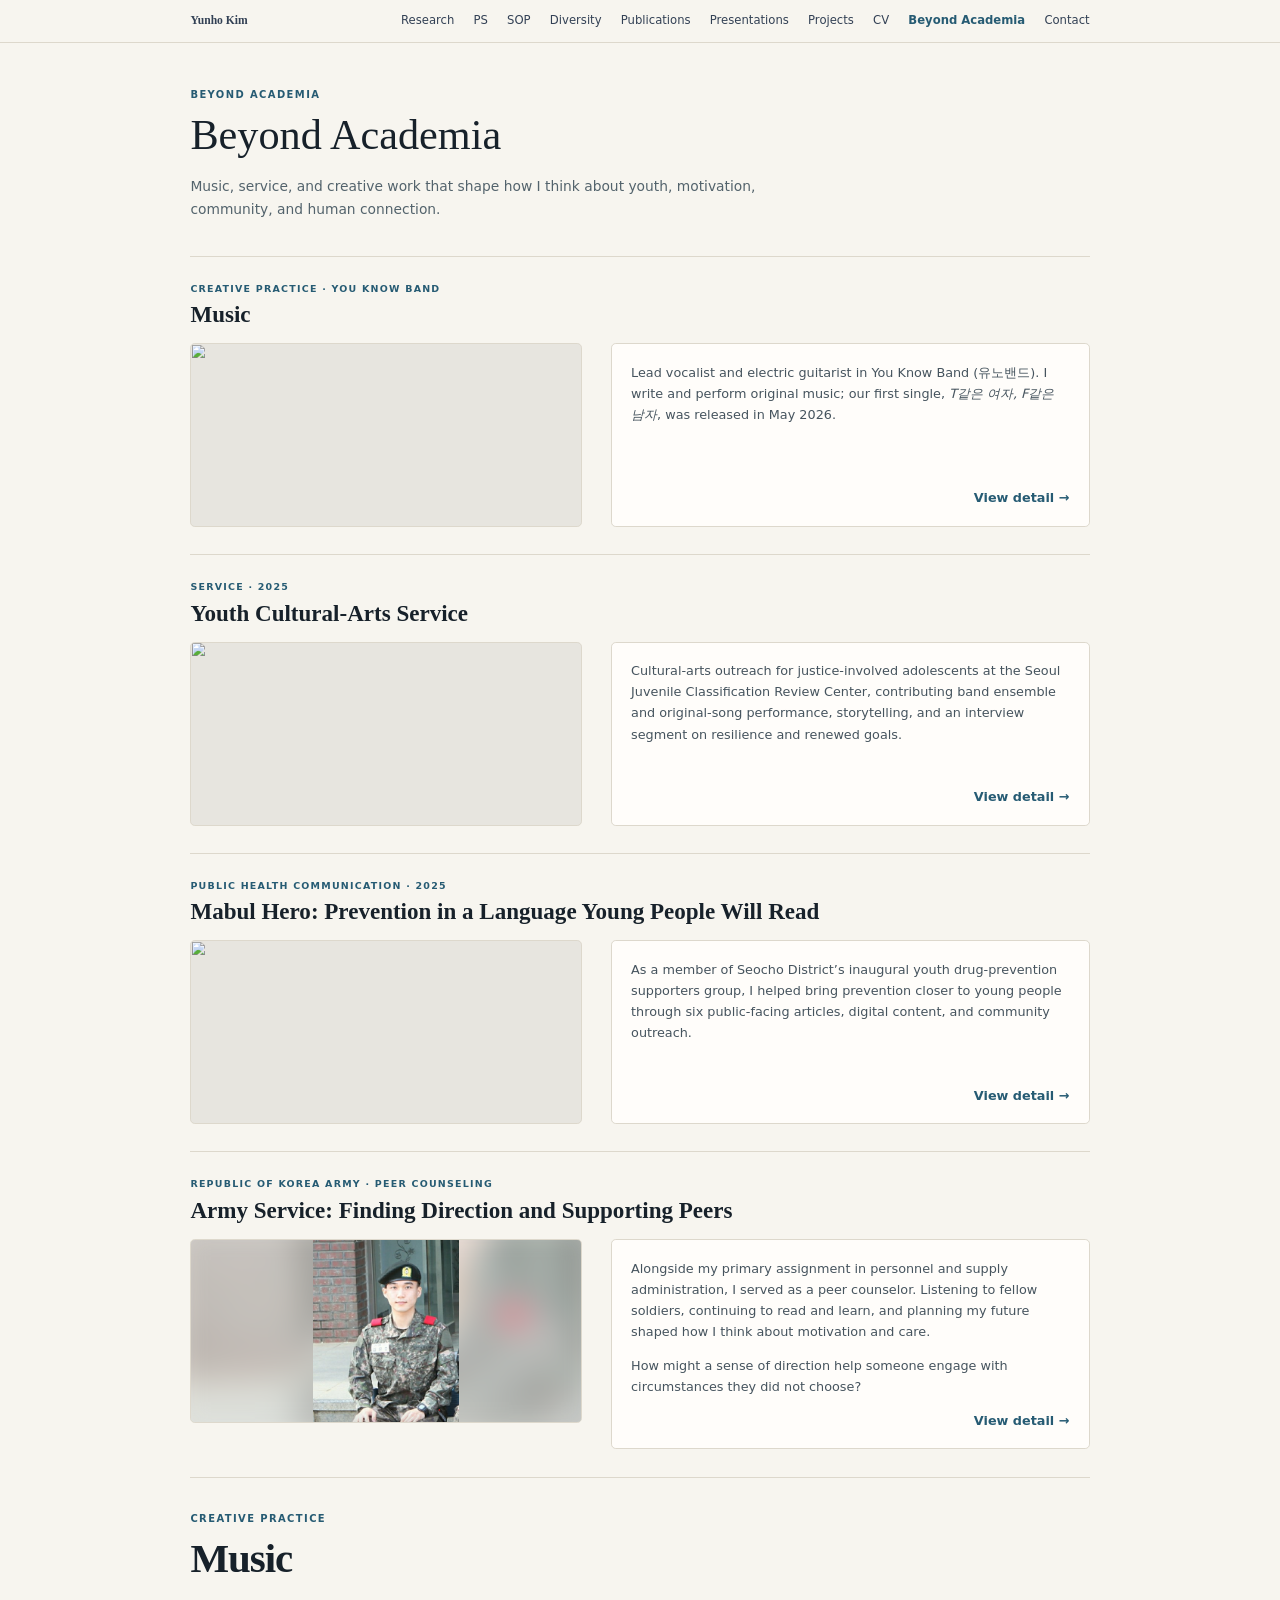
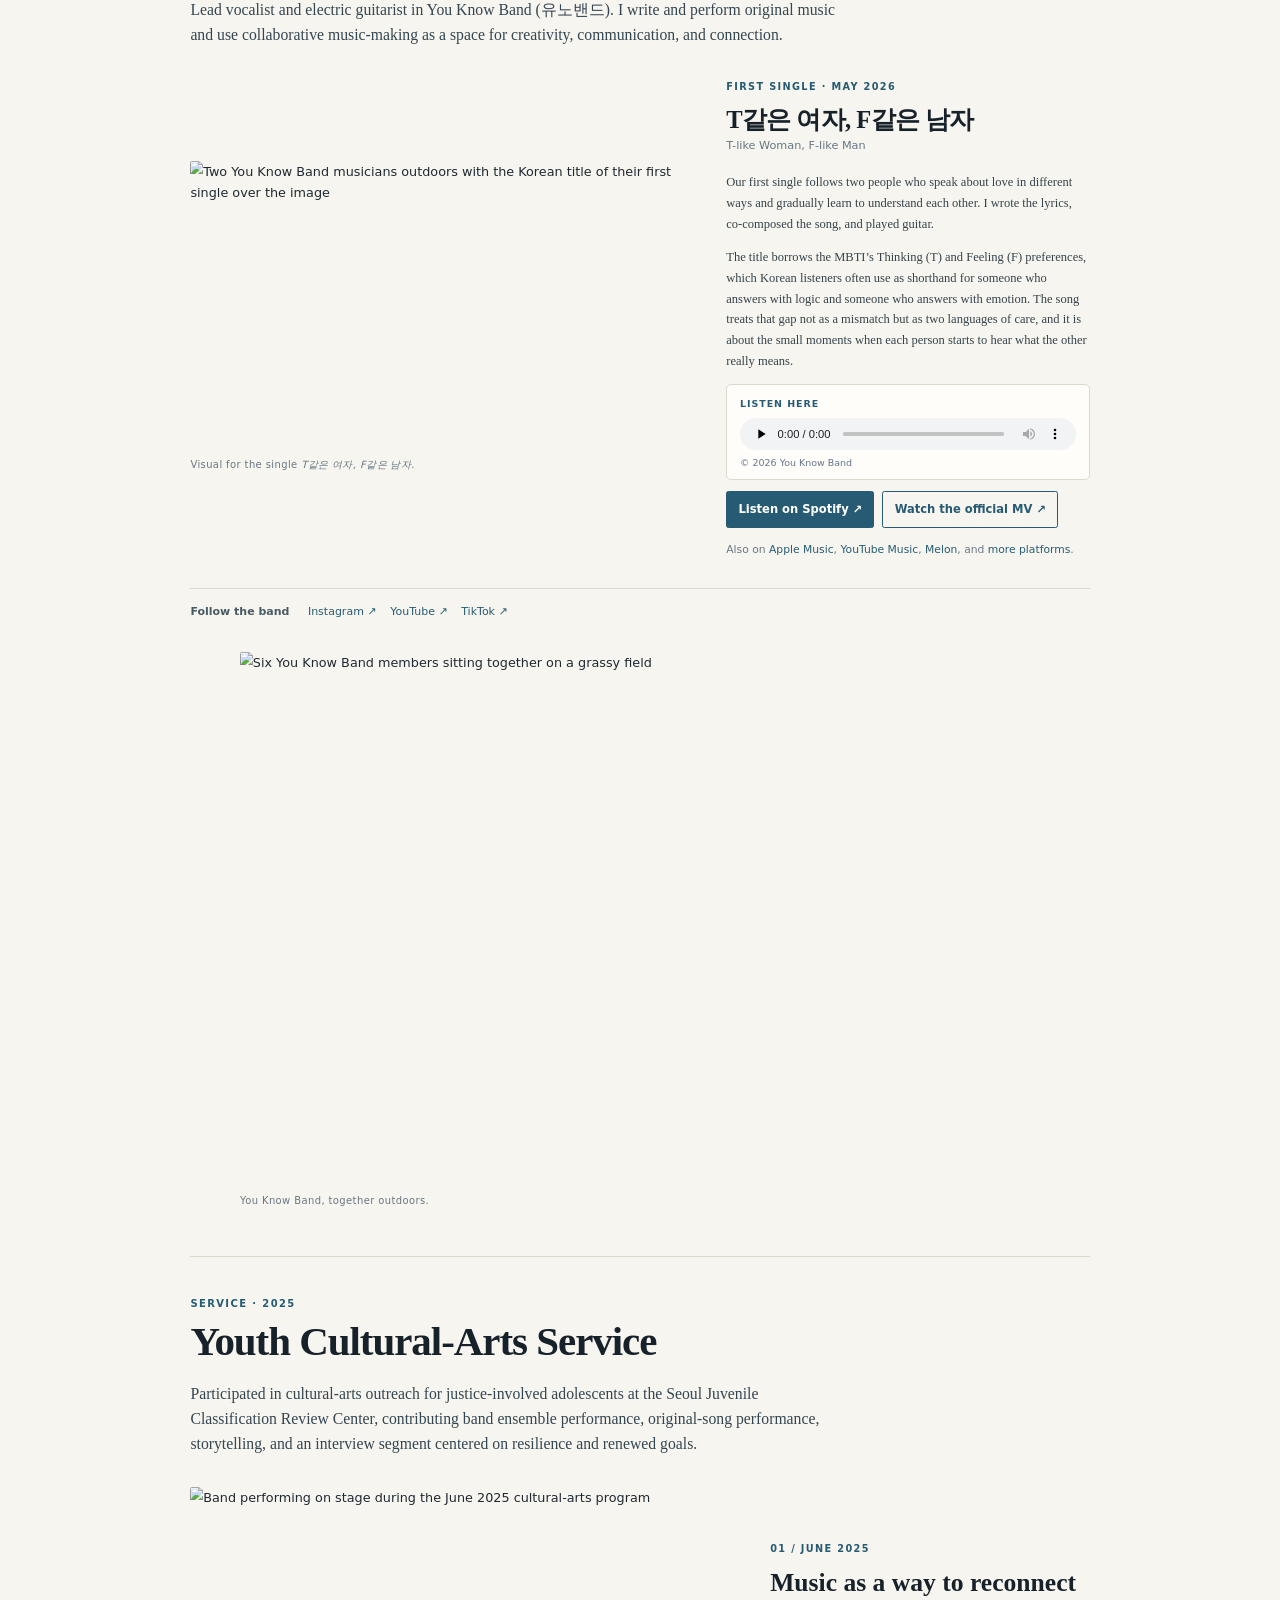
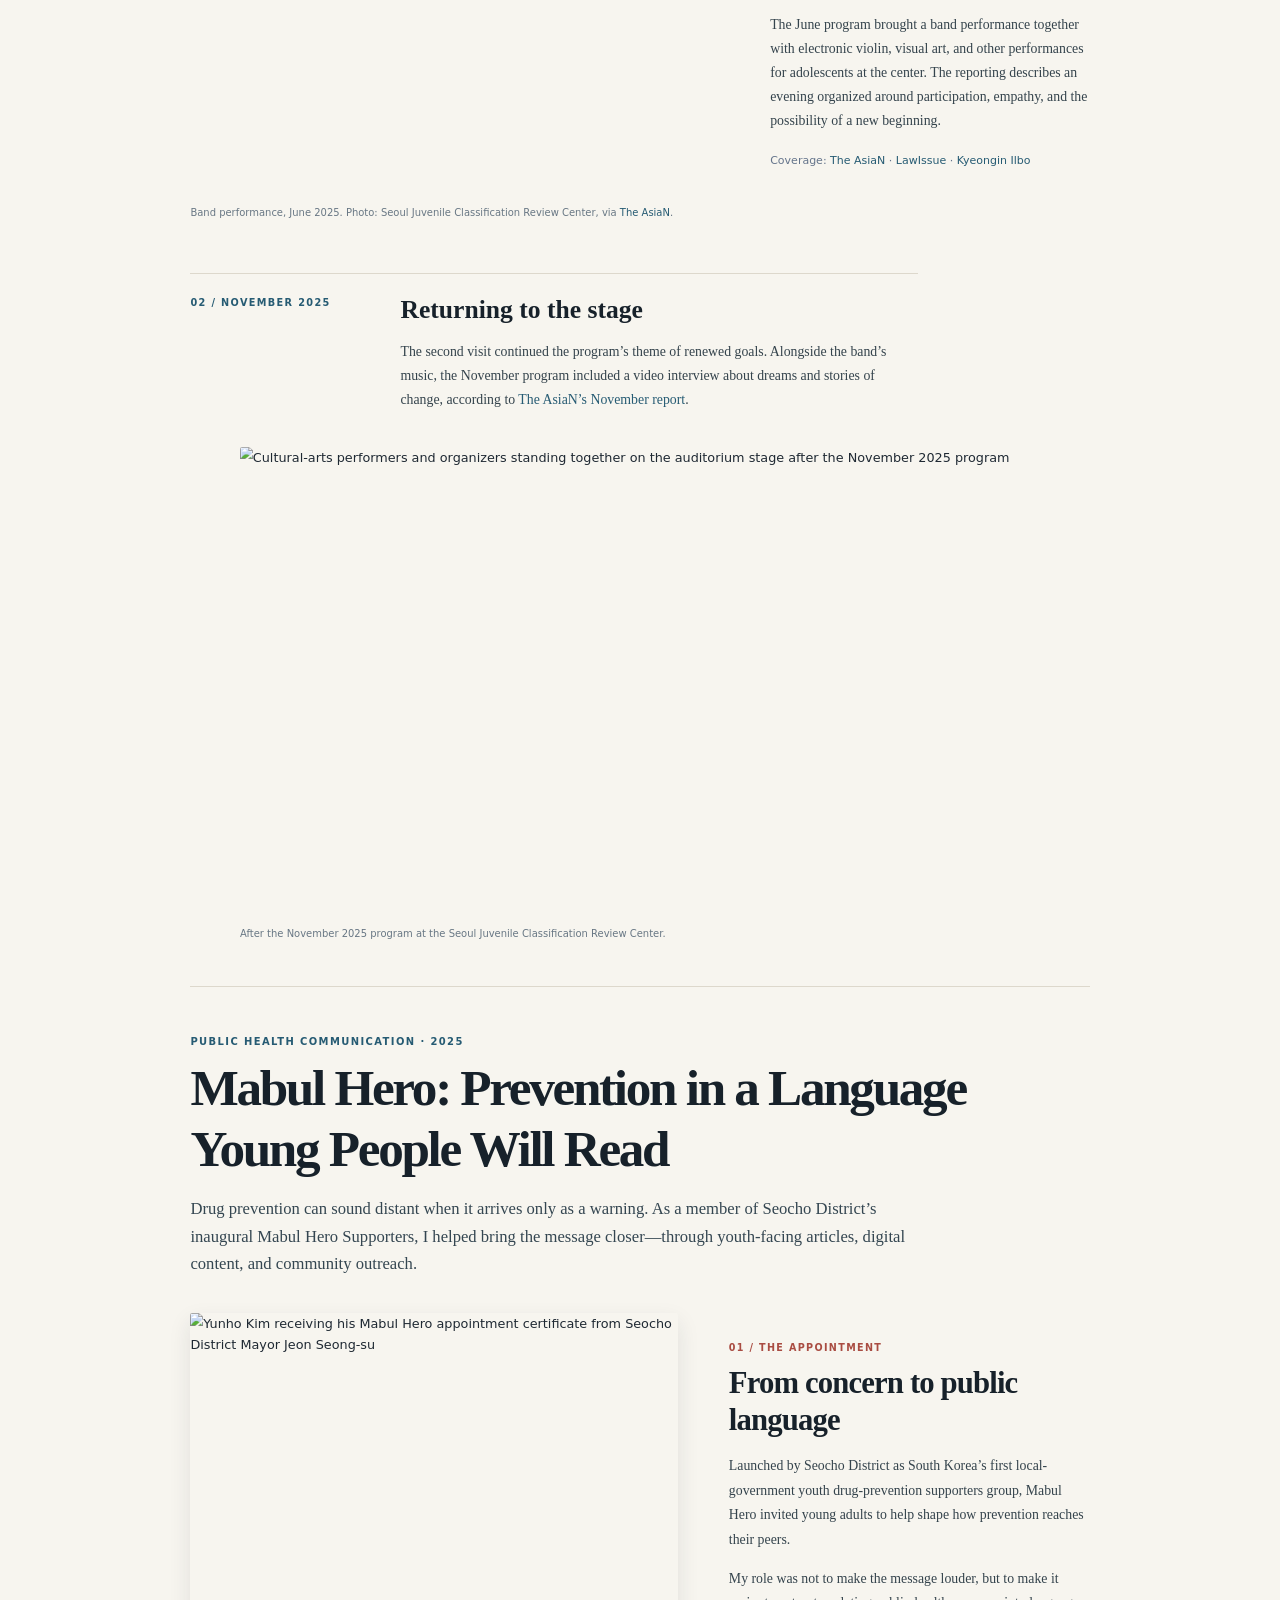
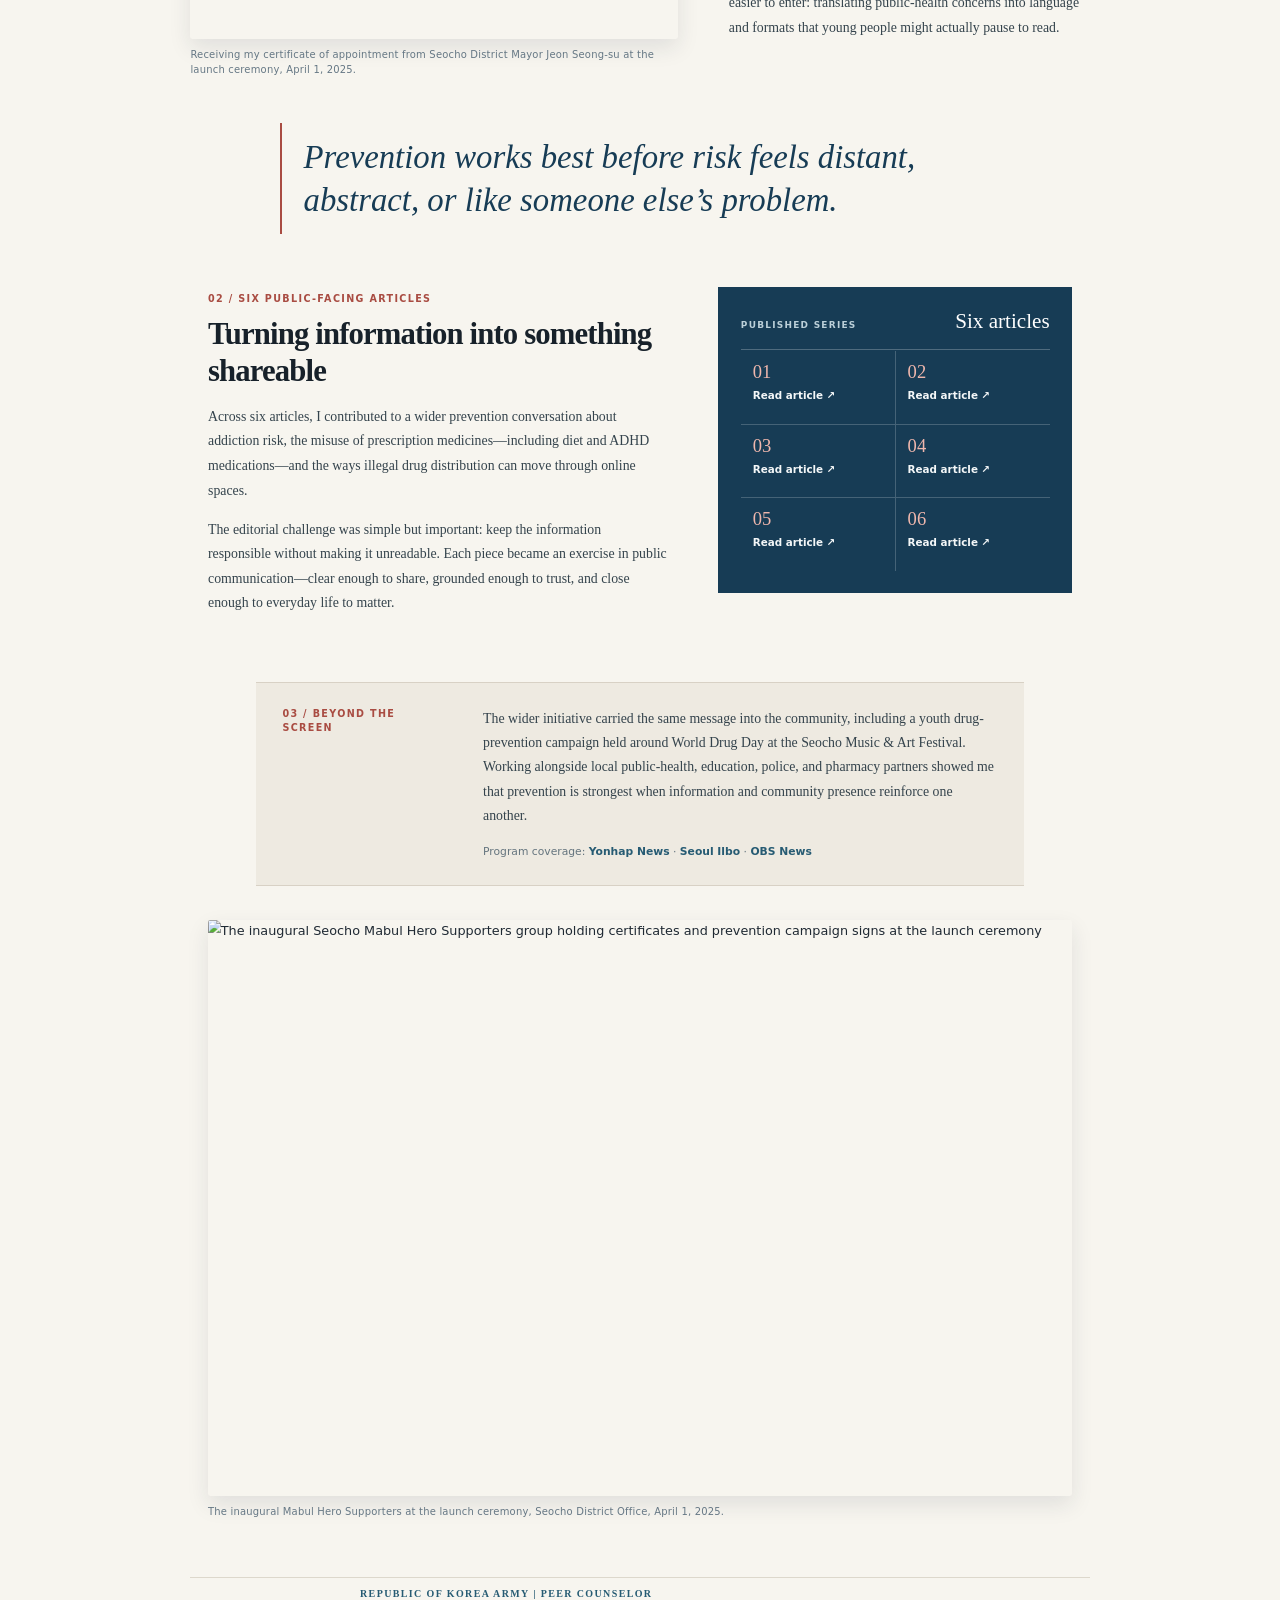
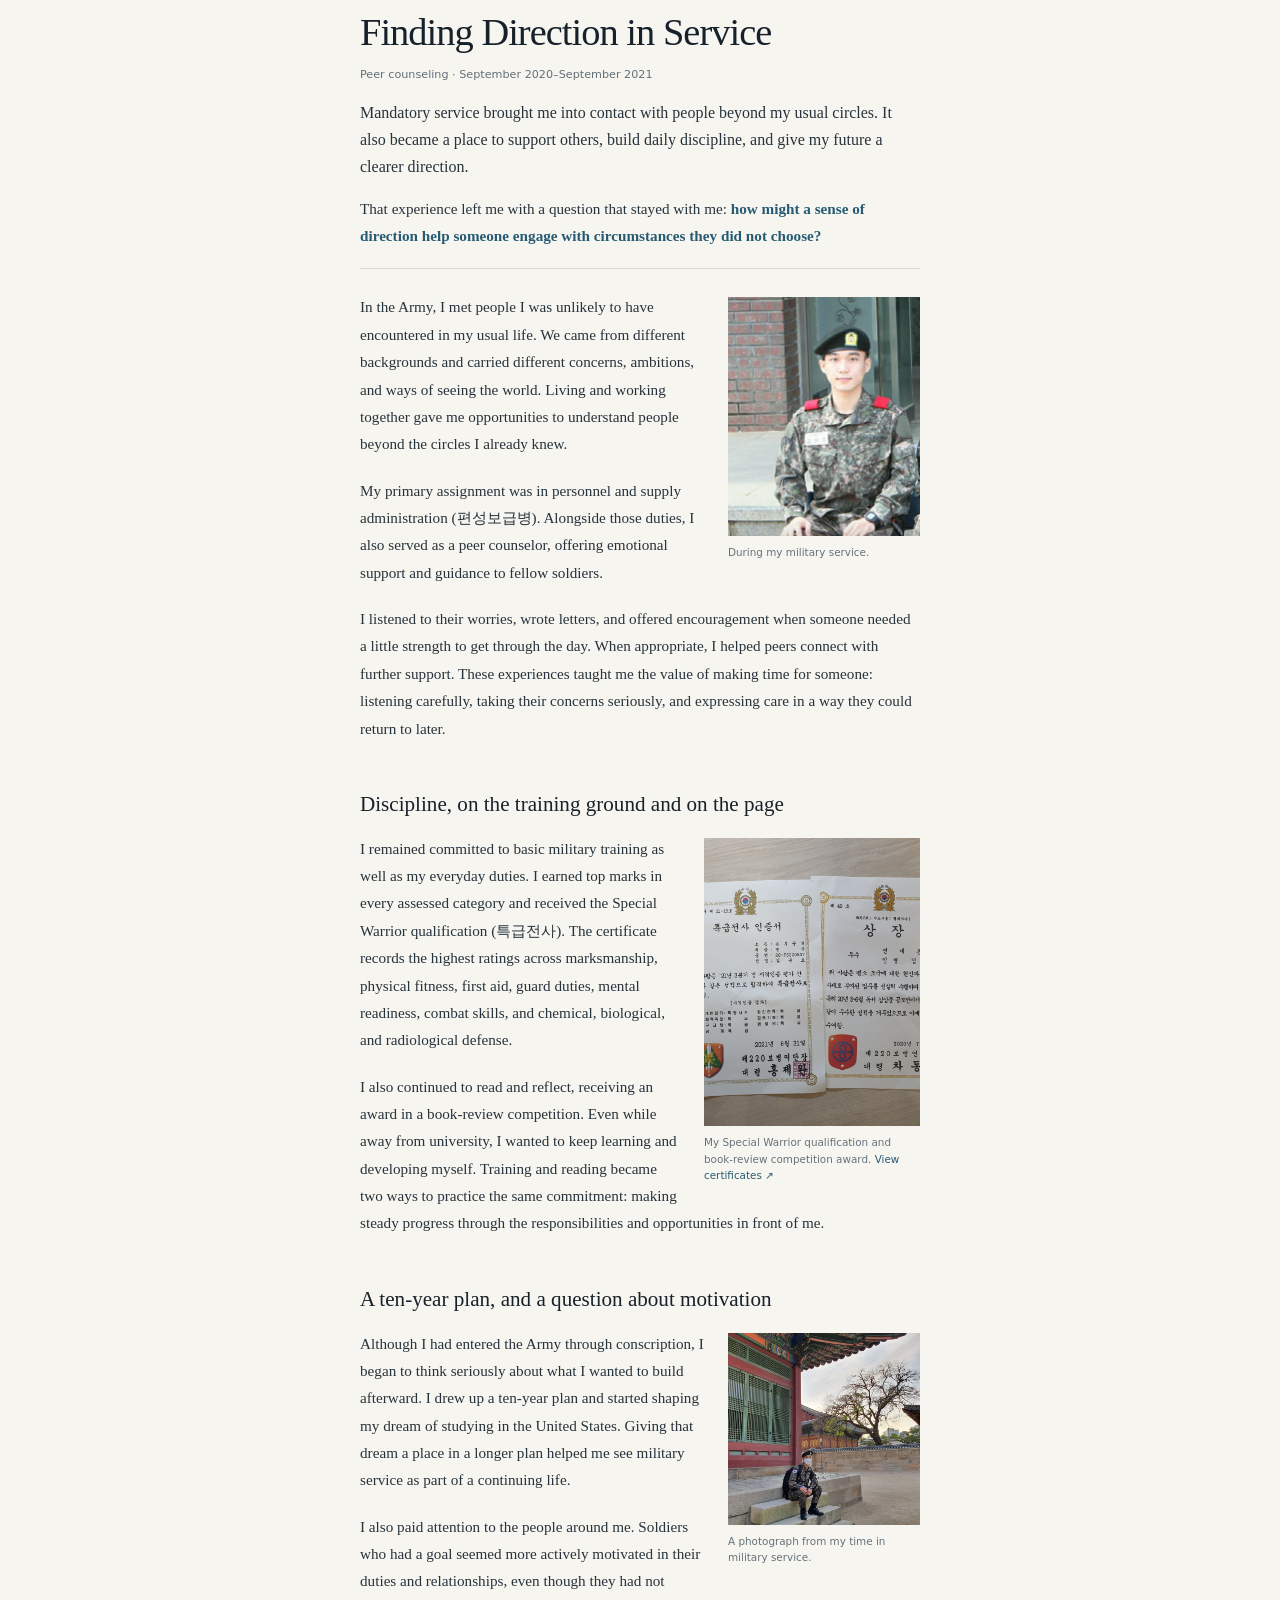
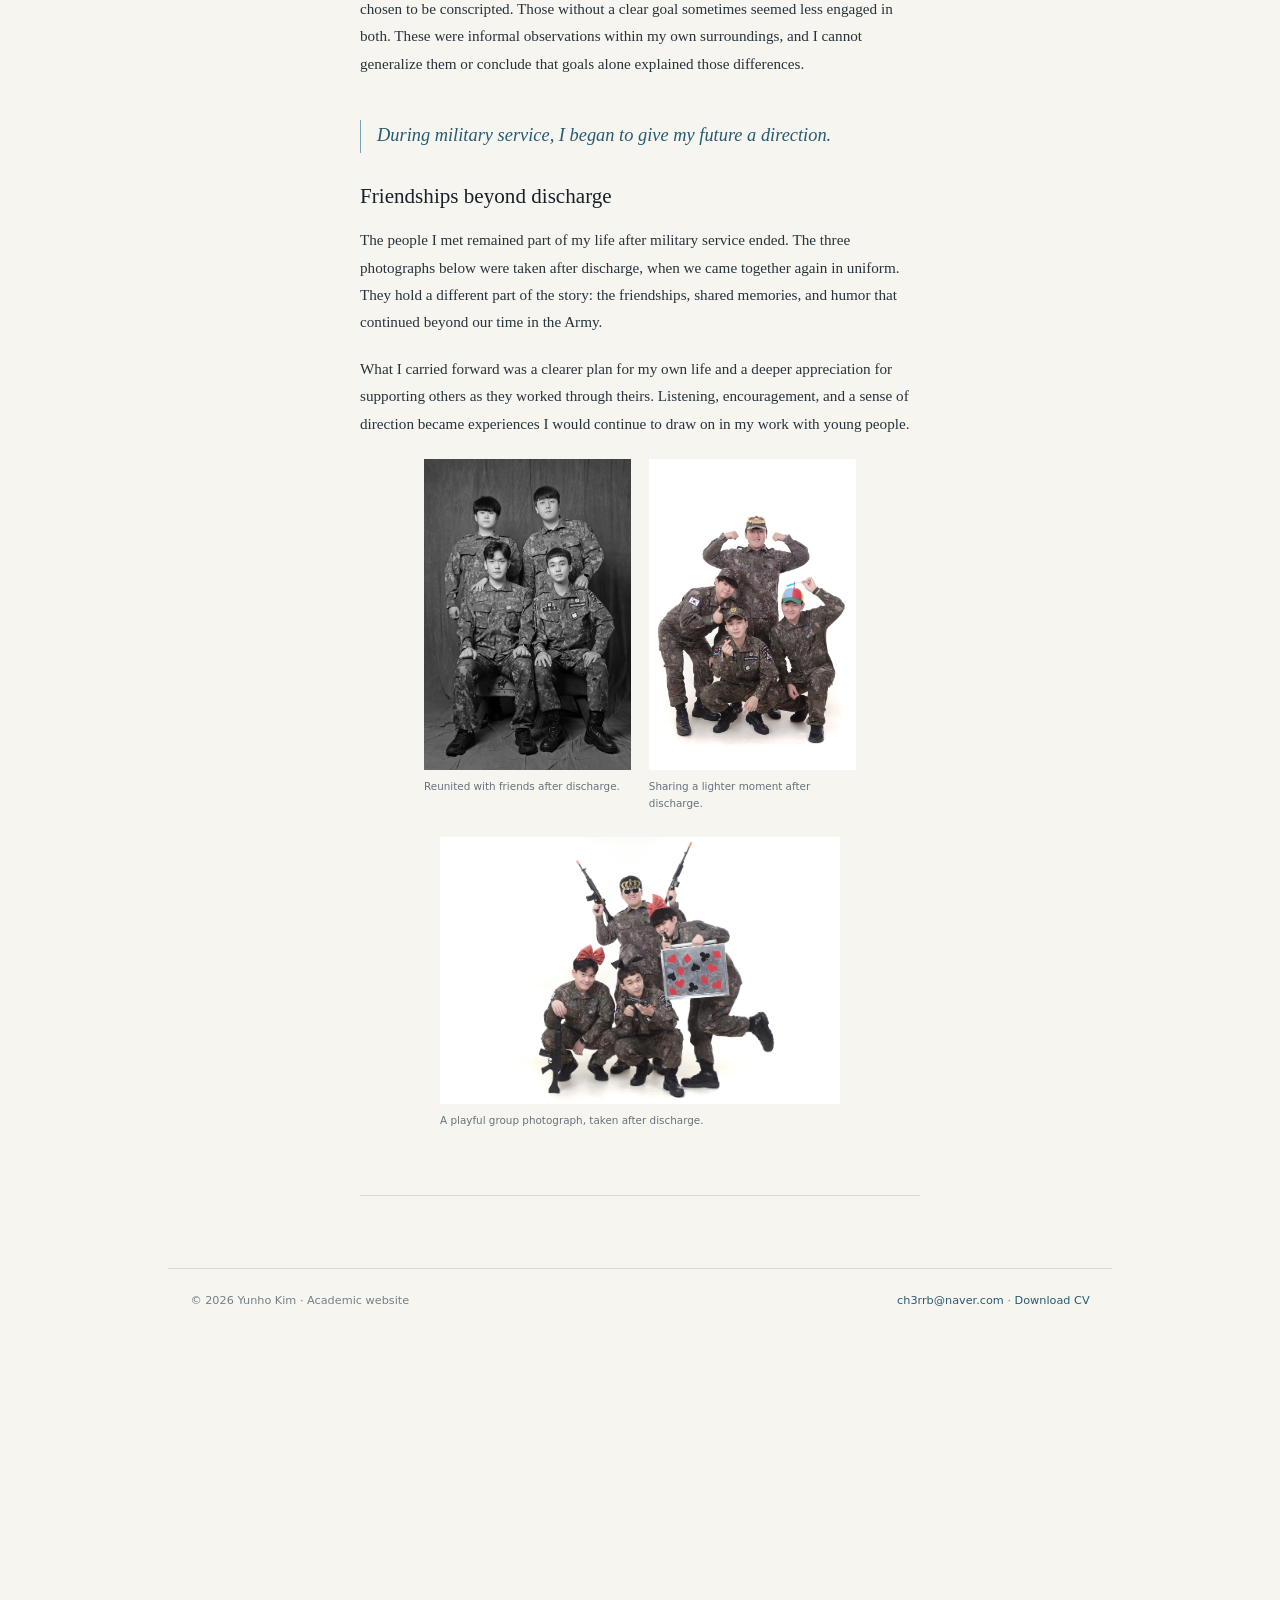
==== beyond.html @ 275763cc "CV: update scholarship lines (50% graduate tuition scholarship, every semester; undergrad 2018–2020)" ====
<!doctype html><html lang="en"><head><meta charset="utf-8"><meta name="viewport" content="width=device-width,initial-scale=1"><title>Beyond Academia | Yunho Kim</title><meta name="description" content="Academic website of Yunho Kim: school mental health, MTSS, motivation and behavior change, youth mental health, and coaching psychology."><link rel="stylesheet" href="styles.css?v=zoom80-20261008"><script src="collection.js"></script><meta property="og:type" content="website"><meta property="og:site_name" content="Yunho Kim"><meta property="og:title" content="Beyond Academia | Yunho Kim"><meta property="og:description" content="Academic website of Yunho Kim: school mental health, MTSS, motivation and behavior change, youth mental health, and coaching psychology."><meta property="og:url" content="https://yunhokim-coder.github.io/yuns-personal-website/beyond.html"><meta property="og:image" content="https://yunhokim-coder.github.io/yuns-personal-website/og-profile.jpg"><meta property="og:image:width" content="1200"><meta property="og:image:height" content="630"><meta property="og:image:alt" content="Portrait of Yunho Kim"><meta name="twitter:card" content="summary_large_image"><meta name="twitter:image" content="https://yunhokim-coder.github.io/yuns-personal-website/og-profile.jpg"><style>
.army-column{max-width:700px;margin:0 auto;padding:8px 0 52px;color:#27333c;font:400 1.1875rem/1.8 var(--serif)}
.army-column .army-head{margin:0 0 30px;padding-bottom:24px;border-bottom:1px solid var(--line)}
.army-column .army-head h2{font:500 clamp(2.1rem,4.6vw,3rem)/1.15 var(--serif);letter-spacing:-.025em;margin:10px 0 16px}
.army-column .army-period{font:.875rem/1.5 var(--sans);color:#617079;margin:0 0 18px}
.army-column .army-deck{font:1.25rem/1.7 var(--serif);margin:0}
.army-column p{margin:0 0 1.25em}
.army-column h3{font:500 1.65rem/1.3 var(--serif);margin:38px 0 20px;clear:both}
.army-column .army-passage{display:flow-root}
.army-column .army-hook{margin:18px 0 0;font:1.1875rem/1.8 var(--serif)}
.army-column .army-question{color:var(--accent);font-weight:600}
.army-column .army-photo{width:500px;max-width:100%;margin:28px auto 32px}
.army-column .army-photo img{display:block;width:100%;height:auto;border-radius:0;box-shadow:none}
.army-column .army-photo figcaption{font:.8125rem/1.6 var(--sans);color:#65727b;margin:10px 0 0}
.army-column .army-photo--aside{float:right;width:240px;margin:4px 0 18px 28px}
.army-column .army-photo--awards{width:270px}
.army-column .army-pull{font:italic 1.4375rem/1.6 var(--serif);color:var(--accent);border-left:2px solid var(--accent2);margin:30px 0 36px;padding:2px 0 2px 20px}
.army-column .army-after-pair{display:grid;grid-template-columns:1fr 1fr;gap:22px;max-width:540px;margin:28px auto 32px}
.army-column .army-after-pair .army-photo{width:auto;max-width:none;margin:0}
.army-column .army-after-note{font:.875rem/1.6 var(--sans);color:#65727b}
.army-column .detail-back{font-family:var(--sans)}
.overview-army-question{color:var(--accent)}
.overview-army-question strong{font-weight:400}
.overview-media--army{position:relative;isolation:isolate;display:flex;justify-content:center;overflow:hidden;background:#e7e5df}
.overview-media--army::before{content:"";position:absolute;inset:-24px;z-index:0;background:url("army-service-portrait.jpg") center 45%/cover no-repeat;filter:blur(20px);opacity:.48;pointer-events:none}
.overview-media--army img{position:relative;z-index:1;width:auto;max-width:100%;object-fit:contain}
@media(max-width:700px){
 .army-column{font-size:1.125rem;line-height:1.8}
 .army-column .army-head h2{font-size:2.2rem}
 .army-column .army-deck{font-size:1.1875rem}
 .army-column .army-photo--aside,.army-column .army-photo--awards{width:38%;margin-left:22px}
 .army-column .army-pull{font-size:1.3rem}
 .army-column .army-after-pair{gap:16px}
}
@media(max-width:430px){
 .army-column .army-photo--aside,.army-column .army-photo--awards{width:38%;margin-left:18px}
 .army-column .army-head h2{font-size:2rem}
 .army-column .army-photo figcaption{font-size:.75rem}
 .army-column .army-after-pair{gap:12px}
}
</style></head><body><header class="site-header"><nav class="nav"><a class="brand" href="index.html">Yunho Kim</a>
<a href="research.html">Research</a>
<a href="ps.html">PS</a>
<a href="sop.html">SOP</a>
<a href="diversity.html">Diversity</a>
<a href="publications.html">Publications</a>
<a href="presentations.html">Presentations</a>
<a href="projects.html">Projects</a>
<a href="cv.html">CV</a>
<a class="active" href="beyond.html">Beyond Academia</a>
<a href="contact.html">Contact</a></nav></header><main><div class="page-head"><div class="eyebrow">Beyond Academia</div><h1>Beyond Academia</h1><p class="lead">Music, service, and creative work that shape how I think about youth, motivation, community, and human connection.</p></div>
<section class="overview" id="overview" aria-label="All of Beyond Academia" data-back-label="All of Beyond Academia">
<article class="overview-item" data-card-for="music"><div class="overview-kicker">Creative practice · You Know Band</div><h2><a href="#music">Music</a></h2><div class="overview-body"><a class="overview-media" href="#music" tabindex="-1" aria-hidden="true"><img src="youknow-band-single.jpg" alt="" loading="lazy"></a><div class="overview-summary"><p>Lead vocalist and electric guitarist in You Know Band (유노밴드). I write and perform original music; our first single, <em>T같은 여자, F같은 남자</em>, was released in May 2026.</p><a class="overview-more" href="#music">View detail →</a></div></div></article>
<article class="overview-item" data-card-for="youth-arts"><div class="overview-kicker">Service · 2025</div><h2><a href="#youth-arts">Youth Cultural-Arts Service</a></h2><div class="overview-body"><a class="overview-media" href="#youth-arts" tabindex="-1" aria-hidden="true"><img src="youth-arts-june-2025.jpg" alt="" loading="lazy"></a><div class="overview-summary"><p>Cultural-arts outreach for justice-involved adolescents at the Seoul Juvenile Classification Review Center, contributing band ensemble and original-song performance, storytelling, and an interview segment on resilience and renewed goals.</p><a class="overview-more" href="#youth-arts">View detail →</a></div></div></article>
<article class="overview-item" data-card-for="mabul-hero"><div class="overview-kicker">Public health communication · 2025</div><h2><a href="#mabul-hero">Mabul Hero: Prevention in a Language Young People Will Read</a></h2><div class="overview-body"><a class="overview-media" href="#mabul-hero" tabindex="-1" aria-hidden="true"><img src="mabul-hero-appointment-2025.jpg" alt="" loading="lazy"></a><div class="overview-summary"><p>As a member of Seocho District’s inaugural youth drug-prevention supporters group, I helped bring prevention closer to young people through six public-facing articles, digital content, and community outreach.</p><a class="overview-more" href="#mabul-hero">View detail →</a></div></div></article>
<article class="overview-item" data-card-for="army-peer-counseling"><div class="overview-kicker">Republic of Korea Army · Peer counseling</div><h2><a href="#army-peer-counseling">Army Service: Finding Direction and Supporting Peers</a></h2><div class="overview-body"><a class="overview-media overview-media--army" href="#army-peer-counseling" tabindex="-1" aria-hidden="true"><img src="army-service-portrait.jpg" alt="" loading="lazy"></a><div class="overview-summary"><p>Alongside my primary assignment in personnel and supply administration, I served as a peer counselor. Listening to fellow soldiers, continuing to read and learn, and planning my future shaped how I think about motivation and care.</p><p class="overview-army-question"><strong>How might a sense of direction help someone engage with circumstances they did not choose?</strong></p><a class="overview-more" href="#army-peer-counseling">View detail →</a></div></div></article>
</section>
<section class="item music-feature" id="music" data-detail aria-labelledby="music-feature-title">
  <div class="eyebrow">Creative practice</div><h2 id="music-feature-title">Music</h2>
  <p class="music-feature-intro">Lead vocalist and electric guitarist in You Know Band (유노밴드). I write and perform original music and use collaborative music-making as a space for creativity, communication, and connection.</p>
  <div class="music-feature-grid">
    <figure class="music-feature-cover"><img src="youknow-band-single.jpg" alt="Two You Know Band musicians outdoors with the Korean title of their first single over the image" loading="lazy" width="2048" height="1160"><figcaption>Visual for the single <em>T같은 여자, F같은 남자</em>.</figcaption></figure>
    <div class="music-feature-story"><span class="youth-feature-date">First single · May 2026</span><h3>T같은 여자, F같은 남자</h3><p class="music-feature-translation">T-like Woman, F-like Man</p><p>Our first single follows two people who speak about love in different ways and gradually learn to understand each other. I wrote the lyrics, co-composed the song, and played guitar.</p><p class="music-feature-theme">The title borrows the MBTI’s Thinking (T) and Feeling (F) preferences, which Korean listeners often use as shorthand for someone who answers with logic and someone who answers with emotion. The song treats that gap not as a mismatch but as two languages of care, and it is about the small moments when each person starts to hear what the other really means.</p>
      <div class="music-feature-player"><span>Listen here</span><audio controls preload="none" src="youknow-band-t-woman-f-man-2026.mp3" aria-label="Play T같은 여자, F같은 남자 by You Know Band">Your browser does not support audio playback.</audio><script>(function(){var a=document.currentScript.previousElementSibling;if(a)a.volume=0.5})();</script><small>© 2026 You Know Band</small></div>
      <div class="music-feature-actions"><a class="music-feature-primary" href="https://open.spotify.com/track/3czsN2LvB80CGAe4Q31TVK?si=0oqZNlpUSraksKYEjO9G6g">Listen on Spotify ↗</a><a href="https://www.youtube.com/watch?v=OB9js2-HLg0">Watch the official MV ↗</a></div>
      <p class="music-feature-platforms">Also on <a href="https://music.apple.com/kr/album/t%EA%B0%99%EC%9D%80-%EC%97%AC%EC%9E%90-f%EA%B0%99%EC%9D%80-%EB%82%A8%EC%9E%90/6773282881?i=6773282883">Apple Music</a>, <a href="https://music.youtube.com/playlist?list=OLAK5uy_kI1CAmKKcVxhRyEur9yVt3pmS-QqTpM9Q&si=DfmedZluvzDBvq6c">YouTube Music</a>, <a href="https://kko.to/fwvoMTsMv1">Melon</a>, and <a href="https://linkbio.co/8052911CAYg0p">more platforms</a>.</p>
    </div>
  </div>
  <div class="music-feature-social"><span>Follow the band</span><a href="https://www.instagram.com/you_know__band?igsh=dHd5bG03aWN2YWRj&amp;utm_source=qr">Instagram ↗</a><a href="https://youtube.com/@youknow_band?si=6QXta1VEdQ7iwUAF">YouTube ↗</a><a href="https://lite.tiktok.com/t/ZS92NkoHutU3t-jazUn/">TikTok ↗</a></div>
  <figure class="music-feature-group"><img src="youknow-band-group.jpg" alt="Six You Know Band members sitting together on a grassy field" loading="lazy" width="2048" height="1365"><figcaption>You Know Band, together outdoors.</figcaption></figure>
</section>
<section class="item youth-feature" id="youth-arts" data-detail aria-labelledby="youth-feature-title">
  <div class="youth-feature-heading"><span class="eyebrow">Service · 2025</span><h2 id="youth-feature-title">Youth Cultural-Arts Service</h2></div>
  <p class="youth-feature-intro">Participated in cultural-arts outreach for justice-involved adolescents at the Seoul Juvenile Classification Review Center, contributing band ensemble performance, original-song performance, storytelling, and an interview segment centered on resilience and renewed goals.</p>
  <div class="youth-feature-grid">
    <figure class="youth-feature-photo youth-feature-photo--performance"><img src="youth-arts-june-2025.jpg" alt="Band performing on stage during the June 2025 cultural-arts program" loading="lazy" width="960" height="541"><figcaption>Band performance, June 2025. Photo: Seoul Juvenile Classification Review Center, via <a href="https://kor.theasian.asia/archives/386014">The AsiaN</a>.</figcaption></figure>
    <div class="youth-feature-copy"><span class="youth-feature-date">01 / June 2025</span><h3>Music as a way to reconnect</h3><p>The June program brought a band performance together with electronic violin, visual art, and other performances for adolescents at the center. The reporting describes an evening organized around participation, empathy, and the possibility of a new beginning.</p><p class="youth-feature-links">Coverage: <a href="https://kor.theasian.asia/archives/386014">The AsiaN</a> · <a href="https://www.lawissue.co.kr/view.php?ud=2025062011453855469a8c8bf58f_12">LawIssue</a> · <a href="https://www.kyeongin.com/article/1743770">Kyeongin Ilbo</a></p></div>
  </div>
  <div class="youth-feature-november"><span class="youth-feature-date">02 / November 2025</span><div><h3>Returning to the stage</h3><p>The second visit continued the program’s theme of renewed goals. Alongside the band’s music, the November program included a video interview about dreams and stories of change, according to <a href="https://kor.theasian.asia/archives/396157">The AsiaN’s November report</a>.</p></div></div>
  <figure class="youth-feature-photo youth-feature-photo--final"><img src="youth-arts-november-2025.jpg" alt="Cultural-arts performers and organizers standing together on the auditorium stage after the November 2025 program" loading="lazy" width="1536" height="905"><figcaption>After the November 2025 program at the Seoul Juvenile Classification Review Center.</figcaption></figure>
</section>
<section class="item mabul-feature" id="mabul-hero" data-detail aria-labelledby="mabul-title">
  <div class="eyebrow">Public health communication · 2025</div>
  <h2 id="mabul-title">Mabul Hero: Prevention in a Language Young People Will Read</h2>
  <p class="mabul-deck">Drug prevention can sound distant when it arrives only as a warning. As a member of Seocho District’s inaugural Mabul Hero Supporters, I helped bring the message closer—through youth-facing articles, digital content, and community outreach.</p>

  <div class="mabul-opening">
    <figure class="mabul-photo mabul-photo--appointment"><img src="mabul-hero-appointment-2025.jpg" alt="Yunho Kim receiving his Mabul Hero appointment certificate from Seocho District Mayor Jeon Seong-su" loading="lazy" width="1440" height="960"><figcaption>Receiving my certificate of appointment from Seocho District Mayor Jeon Seong-su at the launch ceremony, April 1, 2025.</figcaption></figure>
    <div class="mabul-copy"><span class="mabul-chapter">01 / The appointment</span><h3>From concern to public language</h3><p>Launched by Seocho District as South Korea’s first local-government youth drug-prevention supporters group, Mabul Hero invited young adults to help shape how prevention reaches their peers.</p><p>My role was not to make the message louder, but to make it easier to enter: translating public-health concerns into language and formats that young people might actually pause to read.</p></div>
  </div>

  <blockquote class="mabul-pull">Prevention works best before risk feels distant, abstract, or like someone else’s problem.</blockquote>

  <div class="mabul-editorial">
    <div class="mabul-copy"><span class="mabul-chapter">02 / Six public-facing articles</span><h3>Turning information into something shareable</h3><p>Across six articles, I contributed to a wider prevention conversation about addiction risk, the misuse of prescription medicines—including diet and ADHD medications—and the ways illegal drug distribution can move through online spaces.</p><p>The editorial challenge was simple but important: keep the information responsible without making it unreadable. Each piece became an exercise in public communication—clear enough to share, grounded enough to trust, and close enough to everyday life to matter.</p></div>
    <aside class="mabul-reading" aria-label="Six Mabul Hero articles"><div class="mabul-reading-head"><span>Published series</span><strong>Six articles</strong></div><div class="mabul-article-grid">
      <a href="https://naver.me/FetWrb1b" target="_blank" rel="noopener"><span>01</span>Read article ↗</a>
      <a href="https://naver.me/xeFxsNtP" target="_blank" rel="noopener"><span>02</span>Read article ↗</a>
      <a href="https://naver.me/xEXRpuQU" target="_blank" rel="noopener"><span>03</span>Read article ↗</a>
      <a href="https://naver.me/FoXVuwYV" target="_blank" rel="noopener"><span>04</span>Read article ↗</a>
      <a href="https://naver.me/5Yo2Cz87" target="_blank" rel="noopener"><span>05</span>Read article ↗</a>
      <a href="https://naver.me/5UVCUUoP" target="_blank" rel="noopener"><span>06</span>Read article ↗</a>
    </div></aside>
  </div>

  <div class="mabul-field-note"><span class="mabul-chapter">03 / Beyond the screen</span><p>The wider initiative carried the same message into the community, including a youth drug-prevention campaign held around World Drug Day at the Seocho Music &amp; Art Festival. Working alongside local public-health, education, police, and pharmacy partners showed me that prevention is strongest when information and community presence reinforce one another.</p><p class="mabul-coverage">Program coverage: <a href="https://www.yna.co.kr/view/AKR20250404022800004" target="_blank" rel="noopener">Yonhap News</a> · <a href="https://www.seoulilbo.com/news/articleView.html?idxno=735797" target="_blank" rel="noopener">Seoul Ilbo</a> · <a href="https://www.obsnews.co.kr/news/articleView.html?idxno=1478536" target="_blank" rel="noopener">OBS News</a></p></div>

  <figure class="mabul-photo mabul-photo--group"><img src="mabul-hero-launch-2025.jpg" alt="The inaugural Seocho Mabul Hero Supporters group holding certificates and prevention campaign signs at the launch ceremony" loading="lazy" width="1440" height="960"><figcaption>The inaugural Mabul Hero Supporters at the launch ceremony, Seocho District Office, April 1, 2025.</figcaption></figure>
</section>
<section class="item army-column" id="army-peer-counseling" data-detail aria-labelledby="army-title">
<header class="army-head">
 <div class="eyebrow">Republic of Korea Army | Peer Counselor</div>
 <h2 id="army-title">Finding Direction in Service</h2>
 <p class="army-period">Peer counseling · September 2020–September 2021</p>
 <p class="army-deck">Mandatory service brought me into contact with people beyond my usual circles. It also became a place to support others, build daily discipline, and give my future a clearer direction.</p>
 <p class="army-hook">That experience left me with a question that stayed with me: <strong class="army-question">how might a sense of direction help someone engage with circumstances they did not choose?</strong></p>
</header>
<div class="army-passage">
 <figure class="army-photo army-photo--aside"><img src="army-service-portrait.jpg" alt="Yunho Kim in Republic of Korea Army uniform during military service" width="386" height="482" loading="lazy"><figcaption>During my military service.</figcaption></figure>
 <p>In the Army, I met people I was unlikely to have encountered in my usual life. We came from different backgrounds and carried different concerns, ambitions, and ways of seeing the world. Living and working together gave me opportunities to understand people beyond the circles I already knew.</p>
 <p>My primary assignment was in personnel and supply administration (편성보급병). Alongside those duties, I also served as a peer counselor, offering emotional support and guidance to fellow soldiers.</p>
 <p>I listened to their worries, wrote letters, and offered encouragement when someone needed a little strength to get through the day. When appropriate, I helped peers connect with further support. These experiences taught me the value of making time for someone: listening carefully, taking their concerns seriously, and expressing care in a way they could return to later.</p>
</div>
<h3>Discipline, on the training ground and on the page</h3>
<div class="army-passage">
 <figure class="army-photo army-photo--aside army-photo--awards"><img src="army-awards.jpg" alt="Special Warrior qualification certificate showing top ratings across all assessed categories, beside a book-review competition award" width="1536" height="2048" loading="lazy"><figcaption>My Special Warrior qualification and book-review competition award. <a href="army-awards.jpg" target="_blank" rel="noopener">View certificates ↗</a></figcaption></figure>
 <p>I remained committed to basic military training as well as my everyday duties. I earned top marks in every assessed category and received the Special Warrior qualification (특급전사). The certificate records the highest ratings across marksmanship, physical fitness, first aid, guard duties, mental readiness, combat skills, and chemical, biological, and radiological defense.</p>
 <p>I also continued to read and reflect, receiving an award in a book-review competition. Even while away from university, I wanted to keep learning and developing myself. Training and reading became two ways to practice the same commitment: making steady progress through the responsibilities and opportunities in front of me.</p>
</div>
<h3>A ten-year plan, and a question about motivation</h3>
<div class="army-passage">
 <figure class="army-photo army-photo--aside"><img src="army-service-reflection.jpg" alt="Yunho Kim in military uniform beside a traditional Korean building" width="1512" height="1512" loading="lazy"><figcaption>A photograph from my time in military service.</figcaption></figure>
 <p>Although I had entered the Army through conscription, I began to think seriously about what I wanted to build afterward. I drew up a ten-year plan and started shaping my dream of studying in the United States. Giving that dream a place in a longer plan helped me see military service as part of a continuing life.</p>
 <p>I also paid attention to the people around me. Soldiers who had a goal seemed more actively motivated in their duties and relationships, even though they had not chosen to be conscripted. Those without a clear goal sometimes seemed less engaged in both. These were informal observations within my own surroundings, and I cannot generalize them or conclude that goals alone explained those differences.</p>
</div>
<blockquote class="army-pull">During military service, I began to give my future a direction.</blockquote>
<h3>Friendships beyond discharge</h3>
<p>The people I met remained part of my life after military service ended. The three photographs below were taken after discharge, when we came together again in uniform. They hold a different part of the story: the friendships, shared memories, and humor that continued beyond our time in the Army.</p>
<p>What I carried forward was a clearer plan for my own life and a deeper appreciation for supporting others as they worked through theirs. Listening, encouragement, and a sense of direction became experiences I would continue to draw on in my work with young people.</p>
<div class="army-after-pair">
 <figure class="army-photo "><img src="army-after-discharge-formal.jpg" alt="Yunho Kim and three friends posing together in uniform after discharge" width="1366" height="2048" loading="lazy"><figcaption>Reunited with friends after discharge.</figcaption></figure>
 <figure class="army-photo "><img src="army-after-discharge-friends.jpg" alt="Four friends in uniform posing playfully for a photograph after discharge" width="1366" height="2048" loading="lazy"><figcaption>Sharing a lighter moment after discharge.</figcaption></figure>
</div>
<figure class="army-photo "><img src="army-after-discharge-playful.jpg" alt="Four friends in uniform posing with playful studio props after discharge" width="2048" height="1366" loading="lazy"><figcaption>A playful group photograph, taken after discharge.</figcaption></figure>
</section>
</main><footer><span>© 2026 Yunho Kim · Academic website</span><span><a href="mailto:ch3rrb@naver.com">ch3rrb@naver.com</a> · <a href="Yunho_Kim_CV.pdf?v=20261103" download="Yunho_Kim_CV.pdf">Download CV</a></span></footer></body></html>
---- styles.css ----
:root{
  --ink:#1f2933;--muted:#64748b;--paper:#f7f5ef;--card:#fffdfa;--line:#ddd8cc;
  --accent:#265b73;--accent2:#7aa6b8;--serif:Georgia,"Times New Roman",serif;
  --sans:Inter,system-ui,-apple-system,BlinkMacSystemFont,"Segoe UI",sans-serif;
}
*{box-sizing:border-box} html{scroll-behavior:smooth}
body{margin:0;background:var(--paper);color:var(--ink);font-family:var(--sans);line-height:1.65}
a{color:var(--accent);text-decoration:none} a:hover{text-decoration:underline}
.site-header{position:sticky;top:0;z-index:20;background:rgba(247,245,239,.95);backdrop-filter:blur(10px);border-bottom:1px solid var(--line)}
.nav{max-width:1180px;margin:auto;padding:14px 28px;display:flex;align-items:center;gap:24px}
.brand{font-family:var(--serif);font-weight:700;font-size:1.22rem;color:var(--ink);margin-right:auto}
.nav a{font-size:.91rem;color:#334155}.nav a.active{color:var(--accent);font-weight:700}
main{max-width:1180px;margin:auto;padding:56px 28px 90px}
.hero{display:grid;grid-template-columns:minmax(220px,30%) 1fr;gap:48px;align-items:start}
.portrait{width:100%;max-width:300px;height:auto;object-fit:contain;border-radius:3px;box-shadow:0 10px 28px rgba(33,44,55,.11);background:#d9e3e7}
.eyebrow{font-size:.78rem;letter-spacing:.14em;text-transform:uppercase;color:var(--accent);font-weight:800;margin-bottom:8px}
h1,h2,h3{font-family:var(--serif);line-height:1.2;color:#17212a}
h1{font-size:clamp(2.55rem,5vw,4.45rem);margin:0 0 8px;font-weight:500}
.subtitle{font-size:1.06rem;color:#4b5f69;margin-bottom:32px}
.meta-grid{display:grid;grid-template-columns:1fr 1fr;gap:22px 34px}
.meta h3{font-size:.84rem;font-family:var(--sans);text-transform:uppercase;letter-spacing:.08em;margin:0 0 8px;color:#51616a}
.meta p{margin:0;font-size:.98rem}
.section{margin-top:72px}.section-title{font-size:2rem;margin-bottom:24px;border-bottom:1px solid var(--line);padding-bottom:10px}
.cards{display:grid;grid-template-columns:repeat(3,1fr);gap:18px}.card{background:var(--card);border:1px solid var(--line);padding:24px;border-radius:6px;min-height:420px;display:flex;flex-direction:column;overflow:hidden}.card-media{position:relative;height:151px;margin:-24px -24px 22px;overflow:hidden;background:#e7e5df;border-bottom:1px solid var(--line)}.card-media img{display:block;width:100%;height:100%;object-fit:cover;transition:transform .35s ease}.card:hover .card-media img{transform:scale(1.035)}.card-media--grit img{object-position:center 46%}.card-media--poom img{object-position:center 52%}.card-media--petloss img{object-position:center 22%}.card-media figcaption{position:absolute;left:11px;bottom:10px;padding:4px 8px;background:rgba(20,33,42,.78);color:#fff;font:700 .69rem/1.2 var(--sans);letter-spacing:.04em}.card-media figcaption em{font-family:var(--serif);font-weight:400}.card h3{font-size:1.25rem;margin-top:7px}.card p{color:#52606a}.card>a{margin-top:auto;align-self:flex-start}.tag{font-size:.76rem;letter-spacing:.06em;text-transform:uppercase;color:var(--accent);font-weight:800}
.actions{display:flex;gap:12px;flex-wrap:wrap;margin-top:28px}.btn{display:inline-block;padding:10px 15px;border:1px solid var(--accent);border-radius:4px;font-weight:700}.btn.primary{background:var(--accent);color:white}
.page-head{max-width:800px;margin-bottom:44px}.page-head h1{font-size:3.3rem}.lead{font-size:1.08rem;color:#53636c}
.item{padding:22px 0;border-bottom:1px solid var(--line)}.item h2{font-size:1.45rem;margin:0 0 6px}.item h3{margin-bottom:6px}.small{font-size:.9rem;color:var(--muted)}
.prose{max-width:820px;font-family:var(--serif);font-size:1.08rem}.prose p{margin:0 0 1.25em}
.placeholder{padding:28px;background:#f1eee5;border-left:4px solid var(--accent2);color:#596872}
footer{max-width:1180px;margin:auto;padding:28px;border-top:1px solid var(--line);color:#72808a;font-size:.88rem}
@media(max-width:900px){.nav{overflow:auto}.hero{grid-template-columns:1fr}.portrait{max-width:330px}.meta-grid{grid-template-columns:1fr}.cards{grid-template-columns:1fr}}

/* Full CV: preserve the source document's hierarchy and make long entries readable. */
.cv-head{max-width:920px;margin-bottom:38px}.cv-contact{color:#52616a;line-height:1.9;overflow-wrap:anywhere}
.cv-document{max-width:920px}.cv-section{padding:28px 0;border-top:1px solid var(--line)}
.cv-section h2{font-size:1.55rem;margin:0 0 22px}.cv-entry{display:flex;align-items:baseline;justify-content:space-between;gap:20px;margin:23px 0 6px}
.cv-entry h3{font:inherit;font-size:1.04rem;font-weight:500;margin:0;line-height:1.45}.cv-entry h3 strong{font-weight:700}
.cv-date{font-size:.9rem;color:var(--muted);white-space:nowrap;flex:none}
.cv-detail,.cv-note,.cv-context{margin:5px 0 13px;line-height:1.7}.cv-note{margin:14px 0}.cv-context{font-size:.92rem;color:#566875}
.cv-bullet{margin:5px 0 7px 18px;position:relative;line-height:1.65}.cv-bullet::before{content:"•";position:absolute;left:-18px;color:var(--accent)}

/* Personal statement: a photo-led magazine narrative with uncropped source images. */
.ps-article{max-width:1120px;margin:0 auto;font-family:var(--serif);font-size:1.16rem;line-height:1.82;color:#27333c}
.ps-head{max-width:810px;margin:0 0 58px;padding-bottom:30px;border-bottom:1px solid var(--line)}.ps-head h1{font-size:clamp(3.6rem,8vw,6.8rem);letter-spacing:-.055em;margin:5px 0 0}
.ps-article p{margin:0 0 1.65em}.ps-prose{max-width:700px;margin:0 auto}.ps-article .ps-opening{font-size:1.43rem;line-height:1.58;color:#172b36;margin-bottom:1.6em}
.ps-photo{margin:0}.ps-photo img{display:block;width:100%;height:auto;object-fit:contain;border-radius:3px;box-shadow:0 12px 30px rgba(33,44,55,.10)}.ps-photo figcaption{font:500 .77rem/1.55 var(--sans);letter-spacing:.025em;color:#657784;margin-top:10px}
.ps-opening-grid{display:grid;grid-template-columns:minmax(0,1fr) minmax(0,1fr);gap:clamp(34px,4.5vw,60px);align-items:start;margin:0 0 60px}.ps-photo--hero{position:sticky;top:96px}.ps-opening-copy p{max-width:none}.ps-opening-copy{padding-top:4px}
/* Photo pairs: each figure grows in proportion to its aspect ratio (--ar), so both images share one height with no cropping. */
.ps-pair{display:flex;gap:18px;align-items:flex-start}.ps-pair>.ps-photo{flex:var(--ar,1) 1 0;min-width:0}
.ps-milestone-grid{display:grid;grid-template-columns:minmax(240px,.8fr) minmax(0,1.35fr);gap:clamp(32px,4.5vw,58px);align-items:center;margin:62px 0 70px}.ps-milestone-copy{font-size:1.12rem}.ps-emphasis{font-size:clamp(1.45rem,2.5vw,2rem);line-height:1.42;color:#285064;margin-top:34px!important;padding-left:20px;border-left:3px solid var(--accent2)}
.ps-break{display:flex;align-items:center;gap:22px;margin:70px 0 40px;color:var(--accent);font:700 .76rem var(--sans);letter-spacing:.16em;text-transform:uppercase}
.ps-break::after{content:"";height:1px;background:var(--line);flex:1}
.ps-music-spread{max-width:940px;margin:48px auto 68px}.ps-music-spread .ps-photo img{background:#ece8df}
.ps-community-spread{max-width:940px;margin:48px auto 70px}.ps-community-pair{margin-top:18px}
.ps-pull{font:italic clamp(1.58rem,3vw,2.35rem)/1.38 var(--serif);color:#285064;margin:42px 0!important;padding:13px 0 13px 23px;border-left:3px solid var(--accent2)}
.ps-photo--closing{max-width:820px;margin:58px auto 0}
@media(max-width:820px){.ps-opening-grid,.ps-milestone-grid{grid-template-columns:1fr;gap:30px}.ps-photo--hero{position:static;max-width:560px}.ps-milestone-copy{max-width:700px}}
@media(max-width:650px){.cv-entry{display:block}.cv-date{display:block;margin-top:3px}.ps-article{font-size:1.06rem}.ps-article .ps-opening{font-size:1.24rem}.ps-head{margin-bottom:35px}.ps-opening-grid{margin-bottom:39px}.ps-milestone-grid{margin:43px 0 50px}.ps-pair{gap:10px}.ps-music-spread,.ps-community-spread{margin:34px 0 49px}.ps-break{margin:49px 0 32px}.ps-pull{margin:34px 0!important;padding-left:17px}}

.essay-article{max-width:790px;margin:0 auto;font-family:var(--serif);font-size:1.12rem;line-height:1.8}
.essay-head{padding-bottom:28px;margin-bottom:45px;border-bottom:1px solid var(--line)}
.essay-head h1{font-size:clamp(2.8rem,6vw,4.8rem);letter-spacing:-.035em;margin:4px 0 10px}
.essay-article p{margin:0 0 1.45em}.essay-section-title{font-size:1.55rem;margin:55px 0 20px;line-height:1.3}
.draft-status{display:inline-block!important;font:700 .78rem var(--sans);letter-spacing:.12em;text-transform:uppercase;color:#7c4a31;background:#f3e5d8;padding:6px 11px;margin:5px 0 0!important;border-radius:3px}
.diversity-article{max-width:760px}.diversity-article .essay-head{margin-bottom:50px}
@media(max-width:650px){.essay-article{font-size:1.05rem}.essay-section-title{margin-top:38px}}

.portrait-column{max-width:300px}.portrait-column .portrait{display:block}
.hero-mission{margin:21px 0 0;padding:2px 0 2px 14px;border-left:2px solid var(--accent2)}
.hero-motto{font:italic 1.48rem/1.28 var(--serif);color:#203746;margin:0 0 9px}
.hero-motto-caption{font-size:.86rem;line-height:1.5;color:#526875;margin:0}
@media(max-width:900px){.portrait-column{max-width:330px}}

.diversity-figure{margin:0}.diversity-figure img{display:block;width:100%;height:auto;border-radius:3px}
.diversity-figure figcaption{font:500 .78rem/1.5 var(--sans);letter-spacing:.045em;color:#657784;margin-top:9px}
.diversity-figure--side{float:right;width:min(43%,305px);margin:4px 0 22px 30px}
.diversity-figure--wide{clear:both;margin:34px 0 42px}.diversity-figure--current{margin-top:45px}
@media(max-width:650px){.diversity-figure--side{float:none;width:100%;max-width:410px;margin:25px auto 32px}.diversity-figure--wide{margin:28px 0 36px}}

/* Photo essay for the cultural-arts visits. */
.youth-feature{padding:44px 0 56px}.youth-feature-heading h2{font-size:clamp(2rem,4vw,3.35rem);margin:5px 0 18px;letter-spacing:-.025em}
.youth-feature-intro{font:1.23rem/1.6 var(--serif);max-width:810px;margin:0 0 38px;color:#344651}
.youth-feature-grid{display:grid;grid-template-columns:minmax(0,1.38fr) minmax(260px,.8fr);gap:36px;align-items:center}
.youth-feature-photo{margin:0}.youth-feature-photo img{display:block;width:100%;height:auto;border-radius:3px}
.youth-feature-photo figcaption{color:#687784;font-size:.78rem;line-height:1.55;margin-top:10px}
.youth-feature-date{font-size:.76rem;letter-spacing:.14em;text-transform:uppercase;font-weight:800;color:var(--accent)}
.youth-feature-copy h3,.youth-feature-november h3{font-size:clamp(1.5rem,2.5vw,2.15rem);margin:12px 0 18px}
.youth-feature-copy p,.youth-feature-november p{font:1.08rem/1.73 var(--serif);color:#34434c;margin:0 0 16px}
.youth-feature-copy .youth-feature-links{font:.86rem/1.75 var(--sans);color:#64748b;margin:23px 0 0}
.youth-feature-november{display:grid;grid-template-columns:minmax(150px,.35fr) minmax(0,1fr);gap:36px;max-width:910px;margin:65px 0 28px;padding-top:26px;border-top:1px solid var(--line)}
.youth-feature-november h3{margin-top:0}.youth-feature-photo--final{max-width:1000px;margin:0 auto}
@media(max-width:750px){.youth-feature-grid,.youth-feature-november{grid-template-columns:1fr;gap:20px}.youth-feature-grid{gap:28px}.youth-feature-november{margin-top:43px}.youth-feature-intro{font-size:1.1rem}}

/* Music release and listening links. */
.music-feature{padding:42px 0 58px}.music-feature h2{font-size:clamp(2rem,4vw,3.35rem);letter-spacing:-.025em;margin:5px 0 17px}
.music-feature-intro{font:1.23rem/1.6 var(--serif);color:#344651;max-width:810px;margin:0 0 35px}
.music-feature-grid{display:grid;grid-template-columns:minmax(0,1fr) minmax(0,1.05fr);gap:38px;align-items:center}
.music-feature-cover{margin:0;max-width:540px}.music-feature-cover img{display:block;width:100%;height:auto;border-radius:3px}
.music-feature-cover figcaption,.music-feature-group figcaption{font-size:.78rem;color:#687784;letter-spacing:.04em;margin-top:10px}
.music-feature-story h3{font-size:clamp(1.65rem,3vw,2.45rem);letter-spacing:-.025em;margin:11px 0 3px;overflow-wrap:anywhere}
.music-feature-translation{font-size:.88rem;color:#677884;margin:0 0 21px!important}
.music-feature-story>p:not(.music-feature-translation):not(.music-feature-platforms){font:1.08rem/1.75 var(--serif);max-width:570px;margin:0 0 25px;color:#34434c}
.music-feature-actions{display:flex;flex-wrap:wrap;gap:10px}.music-feature-actions a{display:inline-block;padding:10px 14px;border:1px solid var(--accent);border-radius:3px;font-size:.9rem;font-weight:700}
.music-feature-actions .music-feature-primary{background:var(--accent);color:white}
.music-feature-platforms{font-size:.84rem;color:#697985;line-height:1.8;margin:15px 0 0}
.music-feature-social{display:flex;align-items:center;gap:17px;flex-wrap:wrap;margin-top:36px;padding-top:18px;border-top:1px solid var(--line);font-size:.86rem}
.music-feature-social span{font-weight:700;color:#485a65;margin-right:6px}
.music-feature-group{max-width:1000px;margin:38px auto 0}.music-feature-group img{display:block;width:100%;height:auto;border-radius:3px}
@media(max-width:750px){.music-feature-grid{grid-template-columns:1fr;gap:25px}.music-feature-cover{max-width:540px}.music-feature-intro{font-size:1.1rem}.music-feature-group{margin-top:30px}}

/* Poom Family project: a data-rich, photo-led magazine spread. */
.poom-feature{padding:16px 0 78px;--poom-terracotta:#b66b4d;--poom-sage:#6d938d;--poom-plum:#766080;--poom-ink:#29434d;--poom-soft:#f0ebe2}.poom-feature h2{font-size:clamp(2.35rem,5.1vw,4.6rem);letter-spacing:-.045em;max-width:1050px;margin:8px 0 19px}.poom-deck{font:1.34rem/1.62 var(--serif);color:#344651;max-width:890px;margin:0 0 47px}.poom-number{font:.72rem/1.5 var(--sans);font-weight:800;letter-spacing:.15em;text-transform:uppercase;color:var(--accent)}
.poom-copy{max-width:690px}.poom-copy p{font:1.08rem/1.79 var(--serif);color:#34434c;margin:0 0 18px}.poom-copy h3{font-size:clamp(1.65rem,2.7vw,2.35rem);letter-spacing:-.025em;margin:10px 0 19px}.poom-copy strong{color:var(--poom-ink)}
.poom-photo{margin:0}.poom-photo img{display:block;width:100%;height:auto;border-radius:4px;box-shadow:0 10px 26px rgba(33,44,55,.09)}.poom-photo figcaption{font:.77rem/1.55 var(--sans);letter-spacing:.025em;color:#657784;margin-top:10px}.poom-photo figcaption em{font-family:var(--serif)}
.poom-lede-grid{display:grid;grid-template-columns:minmax(250px,.88fr) minmax(0,1.12fr);gap:52px;align-items:center;max-width:1060px;margin:0 auto 53px}.poom-photo--cover{max-width:470px}.poom-photo--cover img{aspect-ratio:3/4;object-fit:cover;object-position:center}.poom-lede-grid .poom-copy{padding-top:5px}
.poom-stat-strip{position:relative;display:grid;grid-template-columns:repeat(2,minmax(0,1fr));gap:1px;background:var(--poom-ink);max-width:1080px;margin:0 auto 50px;border:1px solid var(--poom-ink)}.poom-stat-strip>.poom-stat{background:var(--card);padding:29px 36px;min-height:177px}.poom-stat-strip>.poom-stat:nth-child(odd){padding-right:110px}.poom-stat-strip>.poom-stat:nth-child(even){padding-left:110px}.poom-stat-strip .poom-stat strong{display:block;font:500 clamp(2.7rem,4vw,3.7rem)/1 var(--serif);color:var(--poom-terracotta);margin-bottom:12px}.poom-stat-strip .poom-stat span{display:block;font:.96rem/1.45 var(--sans);color:#51646d}.poom-stat-strip>.poom-coaching-badge{position:absolute;z-index:1;top:50%;left:50%;transform:translate(-50%,-50%);display:flex;flex-direction:column;justify-content:center;align-items:center;width:152px;height:152px;padding:19px;border:5px solid var(--card);outline:1px solid var(--poom-ink);border-radius:50%;background:var(--poom-ink);text-align:center;box-shadow:0 6px 20px rgba(27,49,55,.16)}.poom-stat-strip .poom-coaching-badge strong{font:500 2.8rem/1 var(--serif);color:#f5d7c3;margin-bottom:8px}.poom-stat-strip .poom-coaching-badge span{font:700 .78rem/1.28 var(--sans);letter-spacing:.03em;color:#fff}
.poom-brief-grid{display:grid;grid-template-columns:minmax(0,1fr) minmax(0,1fr);gap:20px;max-width:1080px;margin:0 auto 56px}.poom-brief-card{background:var(--card);border:1px solid var(--line);padding:29px 30px 31px}.poom-brief-card--accent{background:var(--poom-soft);border-color:#e4d9c8}.poom-brief-card h3{font-size:clamp(1.65rem,2.8vw,2.35rem);margin:9px 0 21px;letter-spacing:-.025em}.poom-facts{margin:0}.poom-facts div{display:grid;grid-template-columns:92px 1fr;gap:18px;padding:11px 0;border-top:1px solid var(--line)}.poom-facts div:first-child{border-top:0;padding-top:0}.poom-facts dt{font:700 .76rem/1.45 var(--sans);letter-spacing:.08em;text-transform:uppercase;color:var(--poom-terracotta)}.poom-facts dd{font:1rem/1.55 var(--sans);color:#43545d;margin:0}.poom-network{font:.82rem/1.55 var(--sans);color:#64757d;margin:21px 0 0;padding-top:17px;border-top:1px solid var(--line)}.poom-network strong{color:var(--poom-ink)}.poom-model{display:grid;gap:17px}.poom-model>div{display:grid;grid-template-columns:34px 102px 1fr;align-items:baseline;gap:13px;padding-bottom:13px;border-bottom:1px solid rgba(88,78,67,.18)}.poom-model b{font:700 .72rem var(--sans);letter-spacing:.08em;color:var(--poom-terracotta)}.poom-model strong{font:1rem var(--sans);color:var(--poom-ink)}.poom-model span{font:.9rem/1.45 var(--sans);color:#566871}
.poom-pull{font:italic clamp(1.7rem,3.15vw,2.65rem)/1.3 var(--serif);color:#245066;max-width:870px;margin:40px auto 66px;padding:12px 0 12px 27px;border-left:3px solid var(--accent2)}
.poom-story-grid,.poom-field-grid,.poom-closing-grid{display:grid;grid-template-columns:minmax(0,.92fr) minmax(0,1.08fr);gap:53px;align-items:center;max-width:1080px;margin:0 auto 72px}.poom-story-grid .poom-photo{max-width:430px}.poom-story-grid .poom-copy,.poom-field-grid .poom-copy,.poom-closing-grid .poom-copy{max-width:640px}.poom-field-grid{grid-template-columns:minmax(0,1.06fr) minmax(0,.94fr);margin-bottom:76px}.poom-field-grid .poom-photo{max-width:430px;justify-self:end}.poom-closing-grid{margin-bottom:39px}.poom-closing-grid .poom-photo--team{max-width:600px;justify-self:end}.poom-photo--team img{aspect-ratio:1.72;object-fit:cover;object-position:center bottom}
.poom-demographic-grid{display:grid;grid-template-columns:minmax(0,1fr) minmax(0,1fr);gap:20px;max-width:1080px;margin:0 auto 70px}.poom-chart-card{background:var(--card);border:1px solid var(--line);padding:28px 29px 29px;min-height:370px}.poom-chart-card h3,.poom-outcome-card h3{font-size:clamp(1.6rem,2.7vw,2.25rem);letter-spacing:-.025em;margin:8px 0 7px}.poom-chart-note{font:.81rem/1.55 var(--sans);color:#6a7880;margin:0 0 24px}.poom-grade-chart{display:grid;grid-template-columns:170px 1fr;gap:25px;align-items:center}.poom-donut{width:166px;height:166px;border-radius:50%;background:conic-gradient(var(--poom-terracotta) 0 34%,var(--poom-sage) 34% 72%,var(--poom-plum) 72% 100%);display:grid;place-items:center;position:relative}.poom-donut::after{content:"";position:absolute;inset:23px;border-radius:50%;background:var(--card)}.poom-donut span{position:relative;z-index:1;font:500 2.05rem/1 var(--serif);color:var(--poom-ink);text-align:center}.poom-donut small{display:block;font:.68rem/1.4 var(--sans);letter-spacing:.06em;text-transform:uppercase;color:#718087;margin-top:4px}.poom-legend{list-style:none;margin:0;padding:0;display:grid;gap:13px}.poom-legend li{display:grid;grid-template-columns:13px 1fr auto;gap:8px;align-items:center;font:.86rem/1.4 var(--sans);color:#53646c}.poom-legend b{font-size:.82rem;color:var(--poom-ink)}.poom-swatch{width:11px;height:11px;border-radius:50%;display:block}.poom-swatch--terracotta{background:var(--poom-terracotta)}.poom-swatch--sage{background:var(--poom-sage)}.poom-swatch--plum{background:var(--poom-plum)}
.poom-bars{display:grid;gap:16px;margin-top:29px}.poom-bars>div{display:grid;grid-template-columns:120px 1fr;gap:14px;align-items:center}.poom-bars span{font:.86rem/1.3 var(--sans);color:#53646c}.poom-bars b{display:flex;justify-content:flex-end;align-items:center;width:100%;min-height:30px;padding:4px 10px;border-radius:2px;background:linear-gradient(to right,var(--poom-sage) 0 var(--bar),#e7ece9 var(--bar) 100%);font:700 .82rem var(--sans);color:#fff;letter-spacing:.03em}
.poom-outcome-grid{display:grid;grid-template-columns:minmax(0,1.25fr) minmax(225px,.75fr);gap:33px;align-items:start;max-width:1080px;margin:0 auto 60px}.poom-outcome-card{background:var(--poom-soft);border:1px solid #e4d9c8;padding:29px 30px 25px}.poom-outcomes{display:grid;gap:22px;margin-top:29px}.poom-outcome-row{display:grid;grid-template-columns:190px 1fr;gap:18px;align-items:center}.poom-outcome-label{display:flex;align-items:baseline;justify-content:space-between;gap:8px;font:.9rem/1.3 var(--sans);color:#43545d}.poom-outcome-label b{font:700 .82rem var(--sans);color:var(--poom-terracotta);white-space:nowrap}.poom-compare{display:grid;gap:6px}.poom-compare span{display:flex;justify-content:flex-end;align-items:center;width:var(--value);min-width:95px;height:27px;padding:2px 9px;border-radius:2px;background:#aebfc0;color:#233d45}.poom-compare .poom-after{background:var(--poom-plum);color:#fff}.poom-compare em{font:700 .71rem var(--sans);font-style:normal;white-space:nowrap}.poom-outcome-key{display:flex;gap:18px;flex-wrap:wrap;margin:25px 0 0 208px;font:.75rem var(--sans);color:#68777e}.poom-outcome-key span{display:inline-flex;align-items:center;gap:6px}.poom-key-dot{width:10px;height:10px;border-radius:2px;background:#aebfc0}.poom-key-dot--after{background:var(--poom-plum)}.poom-photo--reflection{max-width:355px;justify-self:end}.poom-photo--reflection img{aspect-ratio:3/4;object-fit:cover;object-position:center}
.poom-result-band{display:grid;grid-template-columns:minmax(210px,.55fr) minmax(0,1.45fr);gap:43px;align-items:center;max-width:1080px;margin:0 auto 72px;padding:28px 31px;background:var(--poom-ink);color:#f8f5ee}.poom-result-band .poom-number{color:#c9ddd8}.poom-result-band strong{display:block;font:500 clamp(3.5rem,7vw,5.8rem)/.92 var(--serif);color:#e4a27e;margin:8px 0 13px}.poom-result-band p{font:.92rem/1.55 var(--sans);color:#d8e0de;margin:0}.poom-result-copy h3{font-size:clamp(1.55rem,2.6vw,2.25rem);color:#f8f5ee;margin:0 0 13px}.poom-result-copy p{font:1.06rem/1.75 var(--serif);color:#e5ebe8;margin:0}.poom-photo--final{max-width:1080px;margin:0 auto}.poom-photo--final img{aspect-ratio:1.96;object-fit:cover;object-position:center}
@media(max-width:850px){.poom-lede-grid,.poom-story-grid,.poom-field-grid,.poom-closing-grid{grid-template-columns:1fr;gap:27px}.poom-lede-grid{max-width:650px}.poom-photo--cover{max-width:420px}.poom-story-grid .poom-photo,.poom-field-grid .poom-photo,.poom-closing-grid .poom-photo--team{max-width:500px;justify-self:start}.poom-demographic-grid,.poom-outcome-grid{grid-template-columns:1fr}.poom-photo--reflection{justify-self:start;max-width:330px}.poom-result-band{grid-template-columns:1fr;gap:24px}.poom-outcome-key{margin-left:0}}
@media(max-width:680px){.poom-feature{padding-top:4px}.poom-deck{font-size:1.13rem;margin-bottom:33px}.poom-stat-strip{margin-bottom:96px}.poom-stat-strip>.poom-stat{min-height:139px;padding:18px 16px!important}.poom-stat-strip .poom-stat strong{font-size:2.15rem;margin-bottom:8px}.poom-stat-strip .poom-stat span{font-size:.77rem}.poom-stat-strip>.poom-coaching-badge{top:100%;width:116px;height:116px;padding:12px;border-width:4px;transform:translate(-50%,-36%)}.poom-stat-strip .poom-coaching-badge strong{font-size:2.12rem;margin-bottom:5px}.poom-stat-strip .poom-coaching-badge span{font-size:.68rem}.poom-brief-grid,.poom-demographic-grid{grid-template-columns:1fr}.poom-brief-card,.poom-chart-card,.poom-outcome-card{padding:23px 20px}.poom-facts div{grid-template-columns:78px 1fr;gap:12px}.poom-model>div{grid-template-columns:30px 87px 1fr;gap:9px}.poom-pull{margin:35px 0 50px;font-size:1.72rem;padding-left:19px}.poom-story-grid,.poom-field-grid,.poom-closing-grid{margin-bottom:52px}.poom-grade-chart{grid-template-columns:1fr;justify-items:start}.poom-donut{width:145px;height:145px}.poom-outcome-row{grid-template-columns:1fr;gap:8px}.poom-outcome-label{justify-content:flex-start;gap:20px}.poom-compare span{min-width:90px}.poom-result-band{padding:24px 21px;margin-bottom:52px}.poom-photo--final img{aspect-ratio:auto}}

/* Readable abstracts for publications and scholarly materials. */
.publication-entry{max-width:900px;padding:30px 0 36px}.publication-entry h2{font-size:1.65rem;margin-bottom:14px}.publication-entry--petloss{max-width:1120px;padding:54px 0 61px}.publication-product-grid{display:grid;grid-template-columns:minmax(270px,370px) minmax(0,1fr);gap:clamp(38px,5.2vw,72px);align-items:start}.publication-product-visual{margin:0;max-width:370px}.publication-art-frame{padding:10px;background:#e9e4da;border:1px solid #d7d0c4;box-shadow:0 17px 34px rgba(33,44,55,.11)}.publication-product-visual img{display:block;width:100%;height:auto;aspect-ratio:auto;object-fit:contain;border-radius:1px}.publication-product-visual figcaption{font:.77rem/1.55 var(--sans);color:#657784;margin-top:13px}.publication-product-copy{min-width:0;padding-top:13px}.publication-kicker{font:800 .74rem/1.5 var(--sans);letter-spacing:.14em;text-transform:uppercase;color:var(--accent);margin-bottom:9px}.publication-product-copy h2{font-size:clamp(2rem,3.7vw,3.25rem);line-height:1.08;letter-spacing:-.035em;margin:0 0 20px}.publication-citation{font:1.01rem/1.75 var(--sans);color:#34434c;margin:0}.publication-role{max-width:680px;margin-top:24px}
.publication-entry>p{margin:9px 0 0}.publication-summary{margin:25px 0 20px;padding:20px 25px;background:var(--card);border-left:3px solid var(--accent2)}
.publication-summary h3{font:800 .75rem/1.5 var(--sans);color:var(--accent);text-transform:uppercase;letter-spacing:.13em;margin:0 0 11px}
.publication-summary p{font:1.06rem/1.78 var(--serif);color:#34434c;margin:0}.publication-entry .publication-links{font-size:.9rem;font-weight:650;margin:18px 0}
@media(max-width:760px){.publication-entry--petloss{padding:39px 0 48px}.publication-product-grid{grid-template-columns:1fr;gap:30px}.publication-product-visual{width:min(100%,370px);max-width:none;margin:0 auto}.publication-product-copy{padding-top:0}.publication-product-copy h2{font-size:clamp(2rem,9vw,2.75rem)}.publication-summary{padding:18px}.publication-summary p{font-size:1rem}}

/* Conference presentation photo essay. */
.conference-feature{padding:50px 0 65px}.conference-feature>h2{font-size:clamp(2.1rem,4.5vw,3.7rem);letter-spacing:-.035em;max-width:880px;margin:5px 0 19px}
.conference-deck{font:1.24rem/1.62 var(--serif);color:#344651;max-width:800px;margin:0 0 35px}
.conference-photo{margin:0 0 47px}.conference-photo img{display:block;width:100%;height:auto;border-radius:3px}.conference-photo figcaption{font:.79rem/1.5 var(--sans);color:#657784;margin:11px 0 0}
.conference-columns{display:grid;grid-template-columns:repeat(2,minmax(0,1fr));gap:65px;max-width:1010px;margin:0 auto 31px}
.conference-chapter{font:.75rem var(--sans);font-weight:800;text-transform:uppercase;letter-spacing:.14em;color:var(--accent)}
.conference-columns h3{font-size:clamp(1.5rem,2.8vw,2.15rem);margin:11px 0 17px}.conference-columns p,.conference-ending{font:1.08rem/1.77 var(--serif);color:#34434c;margin:0}
.conference-ending{max-width:890px;margin:0 auto;padding:23px 0 0;border-top:1px solid var(--line)}.conference-ending a{font:.9rem var(--sans);font-weight:700;white-space:nowrap}
@media(max-width:750px){.conference-feature{padding:35px 0 48px}.conference-deck{font-size:1.12rem}.conference-photo{margin-bottom:33px}.conference-columns{grid-template-columns:1fr;gap:28px}.conference-ending a{white-space:normal}}

/* Hwanggok classroom feature: story, activity, and original teaching materials. */
.hwanggok-feature{padding:51px 0 70px}.hwanggok-feature>h2{font-size:clamp(2.45rem,5vw,4.6rem);letter-spacing:-.04em;margin:5px 0 19px}
.hwanggok-deck{font:1.25rem/1.65 var(--serif);color:#344651;max-width:875px;margin:0 0 38px}
.hwanggok-photo{margin:0}.hwanggok-photo img{display:block;width:100%;height:auto;border-radius:3px}.hwanggok-photo figcaption{font:.78rem/1.5 var(--sans);letter-spacing:.025em;color:#657784;margin:10px 0 0}
.hwanggok-photo--hero{margin-bottom:61px}.hwanggok-photo--hero img{aspect-ratio:2.25;object-fit:cover;object-position:center}
.hwanggok-opening,.hwanggok-closing{display:grid;grid-template-columns:minmax(0,.86fr) minmax(0,1fr);gap:49px;align-items:center;margin:0 0 64px}
.hwanggok-copy h3,.hwanggok-materials-head h3{font-size:clamp(1.7rem,3vw,2.45rem);margin:9px 0 18px}.hwanggok-copy p,.hwanggok-materials-head p{font:1.1rem/1.75 var(--serif);color:#34434c;margin:0}
.hwanggok-label{font:.76rem/1.5 var(--sans);font-weight:800;letter-spacing:.14em;text-transform:uppercase;color:var(--accent)}
.hwanggok-steps{display:grid;grid-template-columns:repeat(2,minmax(0,1fr));gap:36px 65px;max-width:1030px;margin:0 auto 71px;padding:37px 0;border-top:1px solid var(--line);border-bottom:1px solid var(--line)}
.hwanggok-steps h3{font-size:1.58rem;margin:9px 0 14px}.hwanggok-steps p{font:1.04rem/1.72 var(--serif);color:#34434c;margin:0}
.hwanggok-materials{margin:0 0 65px}.hwanggok-materials-head{max-width:720px;margin:0 0 28px}.hwanggok-material-grid{display:grid;grid-template-columns:.74fr 1fr 1fr;gap:21px;align-items:start}
.hwanggok-materials-head{max-width:880px}.hwanggok-materials-head .hwanggok-method{border-left:3px solid var(--accent2);padding:5px 0 5px 19px;margin:0 0 19px}
.hwanggok-material-grid .hwanggok-photo{min-width:0}.hwanggok-material-grid a{display:block;background:#eeeae1}.hwanggok-material-grid img{width:100%;height:300px;object-fit:contain}.hwanggok-material-grid a:hover img{opacity:.9}
.hwanggok-consultation{display:grid;grid-template-columns:minmax(245px,.72fr) minmax(0,1.28fr);gap:clamp(38px,5vw,67px);align-items:center;max-width:1050px;margin:0 auto 73px;padding:42px 43px;background:#eeeae1;border-top:1px solid #d8d1c5;border-bottom:1px solid #d8d1c5}.hwanggok-photo--artifact{max-width:405px}.hwanggok-photo--artifact a{display:block;background:#dfd9cd}.hwanggok-photo--artifact img{object-fit:contain;box-shadow:0 12px 27px rgba(33,44,55,.12)}.hwanggok-case-note{margin:25px 0 28px;padding:19px 21px;background:var(--card);border-left:3px solid var(--accent2);font:1rem/1.62 var(--serif);color:#485861}.hwanggok-case-note strong{display:block;font:800 .73rem/1.4 var(--sans);letter-spacing:.11em;text-transform:uppercase;color:var(--accent);margin-bottom:8px}.hwanggok-case-note span{display:block}
.hwanggok-closing{grid-template-columns:minmax(0,.78fr) minmax(0,1fr);margin:0}.hwanggok-photo--activity{max-width:640px}
@media(max-width:750px){.hwanggok-feature{padding:38px 0 52px}.hwanggok-deck{font-size:1.12rem}.hwanggok-photo--hero{margin-bottom:41px}.hwanggok-opening,.hwanggok-closing,.hwanggok-steps,.hwanggok-consultation{grid-template-columns:1fr;gap:24px}.hwanggok-opening,.hwanggok-closing{margin-bottom:44px}.hwanggok-steps{margin-bottom:45px;padding:27px 0}.hwanggok-material-grid{grid-template-columns:repeat(2,minmax(0,1fr));gap:18px}.hwanggok-material-grid .hwanggok-photo--badge{grid-column:span 2;max-width:260px}.hwanggok-material-grid img{height:200px}.hwanggok-material-grid .hwanggok-photo--badge img{height:260px}.hwanggok-materials{margin-bottom:40px}.hwanggok-consultation{margin-bottom:49px;padding:27px 22px}.hwanggok-photo--artifact{max-width:390px}.hwanggok-case-note{padding:17px}}

/* Pet Loss project: a reflective, photo-led project column. */
.petloss-feature{padding:50px 0 72px}.petloss-feature>h2{font-size:clamp(2.45rem,5vw,4.55rem);letter-spacing:-.045em;max-width:900px;margin:6px 0 19px}
.petloss-deck{font:1.3rem/1.62 var(--serif);color:#344651;max-width:830px;margin:0 0 42px}.petloss-label{font:.75rem/1.5 var(--sans);font-weight:800;letter-spacing:.14em;text-transform:uppercase;color:var(--accent)}
.petloss-photo{margin:0}.petloss-photo img{display:block;width:100%;height:auto;border-radius:3px}.petloss-photo figcaption{font:.78rem/1.55 var(--sans);letter-spacing:.02em;color:#657784;margin-top:10px}.petloss-photo figcaption a{font-weight:700}
.petloss-hero{display:grid;grid-template-columns:minmax(240px,.72fr) minmax(0,1.12fr);gap:52px;align-items:center;margin-bottom:52px}.petloss-photo--portrait{max-width:430px}.petloss-photo--portrait img{max-height:610px;object-fit:cover;object-position:center top}
.petloss-copy{max-width:700px}.petloss-copy h3{font-size:clamp(1.7rem,3vw,2.45rem);margin:10px 0 18px}.petloss-copy p{font:1.08rem/1.78 var(--serif);color:#34434c;margin:0 0 18px}.petloss-links{font:.88rem/1.7 var(--sans)!important;color:#637581!important;margin-top:21px!important}.petloss-links a{white-space:nowrap}
.petloss-pull{font:italic clamp(1.65rem,3.2vw,2.65rem)/1.3 var(--serif);color:#4a345f;max-width:900px;margin:30px auto 64px;padding:14px 0 14px 25px;border-left:3px solid #a794bb}
.petloss-story{display:grid;grid-template-columns:minmax(175px,.38fr) minmax(0,1fr);gap:49px;max-width:1000px;margin:0 auto 68px;align-items:center}.petloss-photo--article{max-width:330px}.petloss-photo--article img{max-height:590px;object-fit:cover;object-position:top}
.petloss-program{display:grid;grid-template-columns:minmax(0,.78fr) minmax(0,1.22fr);gap:46px;align-items:center;margin-bottom:48px}.petloss-photo--wide img{aspect-ratio:4/3;object-fit:cover}.petloss-gallery{display:grid;grid-template-columns:1.05fr 1fr .72fr;gap:21px;align-items:start;margin:0 0 72px}.petloss-gallery img{height:350px;object-fit:cover}.petloss-gallery .petloss-photo--tall img{height:430px;object-position:center 35%}
.petloss-presentation{display:grid;grid-template-columns:minmax(230px,.7fr) minmax(0,1.1fr);gap:50px;align-items:center;max-width:1000px;margin:0 auto 58px}.petloss-presentation>figure{max-width:430px}.petloss-button{display:inline-block;padding:9px 13px;border:1px solid var(--accent);border-radius:3px;font-weight:700}.petloss-photo--team{max-width:1040px;margin:0 auto}.petloss-photo--team img{aspect-ratio:4/3;object-fit:cover}
@media(max-width:750px){.petloss-feature{padding:38px 0 52px}.petloss-deck{font-size:1.12rem}.petloss-hero,.petloss-story,.petloss-program,.petloss-presentation{grid-template-columns:1fr;gap:25px;margin-bottom:43px}.petloss-photo--portrait,.petloss-photo--article,.petloss-presentation>figure{max-width:420px}.petloss-photo--portrait img{max-height:none}.petloss-pull{font-size:1.72rem;margin:32px 0 47px}.petloss-gallery{grid-template-columns:1fr 1fr;gap:18px;margin-bottom:45px}.petloss-gallery .petloss-photo--tall{grid-column:span 2;max-width:300px}.petloss-gallery img,.petloss-gallery .petloss-photo--tall img{height:250px}.petloss-gallery .petloss-photo--tall img{height:360px}}

/* Mabul Hero: editorial public-health service column. */
.mabul-feature{padding:58px 0 72px;--mabul-navy:#173c55;--mabul-red:#a94c42;--mabul-sky:#dbe8ed;--mabul-soft:#eeeae1}.mabul-feature>h2{font-size:clamp(2.45rem,5vw,4.5rem);letter-spacing:-.045em;max-width:1010px;margin:6px 0 20px}.mabul-deck{font:1.3rem/1.64 var(--serif);color:#344651;max-width:900px;margin:0 0 45px}
.mabul-photo{margin:0}.mabul-photo img{display:block;width:100%;height:auto;object-fit:contain;border-radius:3px;box-shadow:0 11px 28px rgba(33,44,55,.1)}.mabul-photo figcaption{font:.78rem/1.55 var(--sans);letter-spacing:.02em;color:#657784;margin-top:10px}
.mabul-opening{display:grid;grid-template-columns:minmax(0,1.15fr) minmax(285px,.85fr);gap:clamp(35px,5vw,63px);align-items:center;margin:0 0 57px}.mabul-photo--appointment{max-width:680px}.mabul-copy{max-width:690px}.mabul-chapter{font:800 .75rem/1.5 var(--sans);letter-spacing:.14em;text-transform:uppercase;color:var(--mabul-red)}.mabul-copy h3{font-size:clamp(1.75rem,3vw,2.5rem);letter-spacing:-.028em;margin:10px 0 19px}.mabul-copy p{font:1.08rem/1.78 var(--serif);color:#34434c;margin:0 0 18px}
.mabul-pull{max-width:900px;margin:0 auto 66px;padding:16px 0 16px 27px;border:0;border-left:3px solid var(--mabul-red);font:italic clamp(1.7rem,3.2vw,2.65rem)/1.3 var(--serif);color:var(--mabul-navy)}
.mabul-editorial{display:grid;grid-template-columns:minmax(0,1.13fr) minmax(300px,.87fr);gap:clamp(37px,5vw,67px);align-items:start;max-width:1080px;margin:0 auto 64px}.mabul-reading{background:var(--mabul-navy);color:#fff;padding:29px 28px 27px}.mabul-reading-head{display:flex;justify-content:space-between;align-items:baseline;gap:15px;padding-bottom:20px;border-bottom:1px solid rgba(255,255,255,.24)}.mabul-reading-head span{font:800 .7rem/1.4 var(--sans);letter-spacing:.14em;text-transform:uppercase;color:#bcd0d9}.mabul-reading-head strong{font:500 1.65rem/1.1 var(--serif);color:#fff}.mabul-article-grid{display:grid;grid-template-columns:repeat(2,minmax(0,1fr));gap:1px;background:rgba(255,255,255,.2);margin-top:1px}.mabul-article-grid a{display:flex;flex-direction:column;gap:7px;min-height:91px;padding:15px;background:var(--mabul-navy);color:#f4f7f8;font-size:.81rem;font-weight:700}.mabul-article-grid a:hover{background:#22516e;text-decoration:none}.mabul-article-grid span{font:500 1.45rem/1 var(--serif);color:#efb7ad}
.mabul-field-note{display:grid;grid-template-columns:minmax(155px,.32fr) minmax(0,1fr);gap:31px 45px;max-width:960px;margin:0 auto 42px;padding:30px 33px;background:var(--mabul-soft);border-top:1px solid #d8d1c5;border-bottom:1px solid #d8d1c5}.mabul-field-note>p{font:1.08rem/1.76 var(--serif);color:#34434c;margin:0}.mabul-field-note .mabul-coverage{grid-column:2;font:.84rem/1.75 var(--sans);color:#64747e;margin-top:-13px}.mabul-coverage a{font-weight:700}.mabul-photo--group{max-width:1080px;margin:0 auto}.mabul-photo--group img{width:100%;height:auto;object-fit:contain}
@media(max-width:780px){.mabul-feature{padding:40px 0 53px}.mabul-deck{font-size:1.12rem;margin-bottom:33px}.mabul-opening,.mabul-editorial{grid-template-columns:1fr;gap:27px}.mabul-opening{margin-bottom:44px}.mabul-editorial{margin-bottom:46px}.mabul-photo--appointment{max-width:650px}.mabul-pull{font-size:1.72rem;margin-bottom:48px;padding-left:19px}.mabul-reading{max-width:520px}.mabul-field-note{grid-template-columns:1fr;gap:16px;padding:24px 21px}.mabul-field-note .mabul-coverage{grid-column:auto;margin-top:0}}
@media(max-width:430px){.mabul-article-grid{grid-template-columns:1fr}.mabul-article-grid a{min-height:72px}}

/* Homepage selected work: research → school → family/community, with a secondary scholarly feature. */
.card-media--hwanggok img{object-position:center 48%}
.selected-secondary{margin-top:20px;display:grid;grid-template-columns:220px 1fr;min-height:180px;background:var(--card);border:1px solid var(--line);border-radius:6px;overflow:hidden}
.selected-secondary-media{margin:0;min-height:180px;background:#e7e5df}
.selected-secondary-media img{display:block;width:100%;height:100%;min-height:180px;object-fit:cover;object-position:center 24%;transition:transform .35s ease}
.selected-secondary:hover .selected-secondary-media img{transform:scale(1.025)}
.selected-secondary-copy{padding:25px 30px;display:flex;flex-direction:column;align-items:flex-start}
.selected-secondary-copy h3{font-size:1.35rem;margin:8px 0 9px}
.selected-secondary-copy p{margin:0 0 15px;color:#52606a;max-width:760px}
.selected-secondary-copy a{margin-top:auto}
@media(max-width:700px){.selected-secondary{grid-template-columns:1fr}.selected-secondary-media{height:190px;min-height:190px}.selected-secondary-copy{padding:23px 24px}}


/* Happiness Habit Scale research feature. */
.happiness-feature{padding:52px 0 66px}.happiness-feature>h2{font-size:clamp(2.45rem,5vw,4.55rem);letter-spacing:-.045em;max-width:900px;margin:6px 0 18px}
.happiness-deck{font:1.27rem/1.64 var(--serif);color:#344651;max-width:850px;margin:0 0 37px}
.happiness-hero{margin:0 0 34px}.happiness-hero img{display:block;width:100%;height:auto;max-width:1080px;border-radius:3px;box-shadow:0 12px 28px rgba(33,44,55,.10);background:#eee9df}.happiness-hero figcaption{font:.78rem/1.55 var(--sans);color:#657784;margin-top:10px;max-width:900px}
.happiness-stat-strip{display:grid;grid-template-columns:repeat(4,1fr);max-width:980px;margin:0 auto 58px;border-top:1px solid var(--line);border-bottom:1px solid var(--line)}
.happiness-stat-strip>div{padding:20px 18px;text-align:center;border-right:1px solid var(--line)}.happiness-stat-strip>div:last-child{border-right:0}.happiness-stat-strip strong{display:block;font:500 2.25rem/1 var(--serif);color:var(--accent);margin-bottom:7px}.happiness-stat-strip span{font:.76rem/1.35 var(--sans);letter-spacing:.055em;text-transform:uppercase;color:#687780}
.happiness-research-grid{display:grid;grid-template-columns:repeat(2,minmax(0,1fr));gap:clamp(42px,6vw,78px);max-width:1040px;margin:0 auto 58px}.happiness-research-grid h3,.happiness-applied h3{font-size:clamp(1.62rem,2.8vw,2.3rem);margin:10px 0 17px}.happiness-research-grid p,.happiness-applied p{font:1.07rem/1.78 var(--serif);color:#34434c;margin:0 0 17px}
.happiness-chapter{font:800 .74rem/1.5 var(--sans);letter-spacing:.14em;text-transform:uppercase;color:var(--accent)}
.happiness-factors{display:grid;gap:1px;background:var(--line);border:1px solid var(--line);margin-top:25px}.happiness-factors>div{display:grid;grid-template-columns:38px 1fr;gap:10px;align-items:center;background:var(--card);padding:14px 16px}.happiness-factors b{font:500 1.25rem var(--serif);color:var(--accent2)}.happiness-factors strong{font:.9rem/1.4 var(--sans);color:#364852}
.happiness-applied{display:grid;grid-template-columns:minmax(0,1.35fr) minmax(270px,.65fr);gap:clamp(35px,5vw,62px);max-width:1040px;margin:0 auto 35px;padding:34px 37px;background:#eeeae1;border-top:1px solid #d8d1c5;border-bottom:1px solid #d8d1c5;align-items:start}
.happiness-method-note{padding:20px 21px;background:var(--card);border-left:3px solid var(--accent2);font:.9rem/1.65 var(--sans);color:#52616a}.happiness-method-note strong{display:block;font:800 .72rem/1.4 var(--sans);letter-spacing:.11em;text-transform:uppercase;color:var(--accent);margin-bottom:9px}.happiness-method-note span{display:block}
.happiness-links{max-width:1040px;margin:0 auto!important;font:.9rem/1.7 var(--sans)!important;font-weight:700!important}.publication-entry--happiness{max-width:950px}
@media(max-width:760px){.happiness-feature{padding:38px 0 50px}.happiness-deck{font-size:1.12rem}.happiness-stat-strip{grid-template-columns:repeat(2,1fr);margin-bottom:42px}.happiness-stat-strip>div:nth-child(2){border-right:0}.happiness-stat-strip>div:nth-child(-n+2){border-bottom:1px solid var(--line)}.happiness-research-grid,.happiness-applied{grid-template-columns:1fr;gap:28px}.happiness-research-grid{margin-bottom:42px}.happiness-applied{padding:26px 22px}.happiness-hero{margin-bottom:27px}}

/* Overview-first collection pages: a scannable list of entries, each opening into its full column. */
.overview{display:grid;gap:0;border-top:1px solid var(--line)}
.overview-item{padding:30px 0 34px;border-bottom:1px solid var(--line)}
.overview-kicker{font-size:.74rem;letter-spacing:.13em;text-transform:uppercase;color:var(--accent);font-weight:800;margin-bottom:6px}
.overview-item h2{font-size:clamp(1.4rem,2.4vw,1.8rem);margin:0 0 18px;max-width:880px}
.overview-item h2 a{color:inherit}.overview-item h2 a:hover{color:var(--accent);text-decoration:none}
.overview-body{display:grid;grid-template-columns:minmax(0,.9fr) minmax(0,1.1fr);gap:clamp(20px,3vw,36px);align-items:stretch}
.overview-media{display:block;position:relative;height:230px;overflow:hidden;border-radius:6px;background:#e7e5df;border:1px solid var(--line)}
.overview-media img{display:block;width:100%;height:100%;object-fit:cover;transition:transform .35s ease}
.overview-item:hover .overview-media img{transform:scale(1.035)}
.overview-media--text{display:flex;flex-direction:column;justify-content:flex-end;gap:4px;padding:22px 24px;background:linear-gradient(140deg,#e3ecef 0%,#f1eee5 100%);color:var(--ink)}
.overview-media--text span{font:800 .72rem/1.3 var(--sans);letter-spacing:.14em;text-transform:uppercase;color:var(--accent)}
.overview-media--text strong{font:400 clamp(1.35rem,2.4vw,1.75rem)/1.2 var(--serif);color:#17212a}
.overview-media--text:hover{text-decoration:none}
.overview-summary{display:flex;flex-direction:column;background:var(--card);border:1px solid var(--line);border-radius:6px;padding:22px 24px}
.overview-summary p{margin:0 0 16px;color:#46545e}
.overview-more{margin-top:auto;align-self:flex-end;font-weight:700}
.collection-js [data-detail]{display:none}
.collection-js [data-detail].is-open{display:block;border-bottom:0}
.collection-js.is-detail .overview,.collection-js.is-detail .page-head{display:none}
.detail-back{display:inline-block;font-size:.9rem;font-weight:700}
.detail-back--top{margin-bottom:26px}
.detail-back--bottom{margin-top:34px;padding-top:20px;border-top:1px solid var(--line);display:block}
@media(max-width:700px){.overview-body{grid-template-columns:1fr;gap:14px}.overview-media{height:200px}.overview-media--text{height:130px}.overview-summary{padding:18px 19px}}
[data-detail] [id],[data-detail]{scroll-margin-top:84px}

/* Research: grit-enhancement master's thesis column. */
.grit-feature{padding:52px 0 66px}.grit-feature>h2{font-size:clamp(2.45rem,5vw,4.55rem);letter-spacing:-.045em;max-width:900px;margin:6px 0 18px}
.grit-deck{font:1.27rem/1.64 var(--serif);color:#344651;max-width:850px;margin:0 0 37px}
.grit-hero{margin:0 0 34px}.grit-hero img{display:block;width:100%;max-width:1040px;height:auto;border-radius:3px;box-shadow:0 12px 28px rgba(33,44,55,.10)}.grit-hero figcaption{font:.78rem/1.55 var(--sans);color:#657784;margin-top:10px}
.grit-stat-strip{display:grid;grid-template-columns:repeat(4,1fr);max-width:980px;margin:0 auto 58px;border-top:1px solid var(--line);border-bottom:1px solid var(--line)}
.grit-stat-strip>div{padding:20px 18px;text-align:center;border-right:1px solid var(--line)}.grit-stat-strip>div:last-child{border-right:0}.grit-stat-strip strong{display:block;font:500 2.25rem/1 var(--serif);color:var(--accent);margin-bottom:7px}.grit-stat-strip span{font:.76rem/1.35 var(--sans);letter-spacing:.055em;text-transform:uppercase;color:#687780}
.grit-chapter{font:800 .74rem/1.5 var(--sans);letter-spacing:.14em;text-transform:uppercase;color:var(--accent)}
.grit-feature h3{font-size:clamp(1.62rem,2.8vw,2.3rem);margin:10px 0 17px}
.grit-feature section p{font:1.07rem/1.78 var(--serif);color:#34434c;margin:0 0 17px}
.grit-two-col{display:grid;grid-template-columns:repeat(2,minmax(0,1fr));gap:clamp(42px,6vw,78px);max-width:1040px;margin:0 auto 62px}
.grit-groups{display:grid;gap:1px;background:var(--line);border:1px solid var(--line);margin-top:22px}.grit-groups>div{background:var(--card);padding:13px 16px}.grit-groups strong{display:block;font:800 .8rem/1.4 var(--sans);color:#17212a}.grit-groups span{font:.9rem/1.5 var(--sans);color:#52616a}.grit-groups>div:first-child{border-left:3px solid var(--accent)}
.grit-sessions-wrap{max-width:1040px;margin:0 auto 64px;padding:36px 38px;background:#eeeae1;border-top:1px solid #d8d1c5;border-bottom:1px solid #d8d1c5}
.grit-sessions-head{max-width:760px;margin-bottom:26px}
.grit-sessions{list-style:none;margin:0;padding:0;display:grid;grid-template-columns:repeat(2,minmax(0,1fr));gap:12px}
.grit-session{display:grid;grid-template-columns:40px 1fr;gap:12px;background:var(--card);border:1px solid var(--line);border-radius:6px;padding:16px 18px}
.grit-session>b{font:500 1.7rem/1 var(--serif);color:var(--accent2)}
.grit-session span{display:block;font:800 .68rem/1.4 var(--sans);letter-spacing:.11em;text-transform:uppercase;color:#687780}
.grit-session strong{display:block;font:700 1.08rem/1.35 var(--serif);color:#17212a;margin:4px 0 6px}
.grit-feature .grit-session p{font:.9rem/1.55 var(--sans);color:#52616a;margin:0}
.grit-session--key{border-color:var(--accent);box-shadow:inset 3px 0 0 var(--accent)}.grit-session--key>b{color:var(--accent)}
.grit-sessions li:last-child:nth-child(odd){grid-column:span 2}
.grit-feature .grit-sessions-note{display:flex;gap:10px;align-items:center;font:.86rem/1.5 var(--sans);color:#52616a;margin:18px 0 0}.grit-sessions-note i{flex:none;width:16px;height:16px;border:1px solid var(--accent);box-shadow:inset 3px 0 0 var(--accent);border-radius:3px;background:var(--card)}
.grit-results{max-width:1040px;margin:0 auto 62px}.grit-results-head{max-width:780px}
.grit-legend{list-style:none;display:flex;flex-wrap:wrap;gap:8px 22px;margin:4px 0 14px;padding:0;font:.84rem/1.4 var(--sans);color:#34434c}.grit-legend li{display:flex;align-items:center;gap:8px}
.grit-key{display:inline-block;width:22px;height:0;border-top:2px solid}.grit-key--exp{border-color:var(--accent)}.grit-key--comp{border-color:#8a959c}.grit-key--ctrl{border-color:#8a959c;border-top-style:dashed}
.grit-chart-grid{display:grid;grid-template-columns:repeat(2,minmax(0,1fr));gap:18px}
.grit-chart{margin:0;background:var(--card);border:1px solid var(--line);border-radius:6px;padding:18px 16px 8px}
.grit-chart figcaption{padding:0 4px 6px}.grit-chart figcaption strong{display:block;font:700 1.15rem/1.3 var(--serif);color:#17212a}.grit-chart figcaption span{font:.8rem/1.4 var(--sans);color:#687780}
.grit-chart svg{display:block;width:100%;height:auto;overflow:visible}
.grit-grid{stroke:#e6e1d6;stroke-width:1}.grit-axis{font:12px var(--sans);fill:#687780}
.grit-line{fill:none;stroke-width:2;stroke-linejoin:round;stroke-linecap:round}.grit-line--exp{stroke:var(--accent);stroke-width:2.5}.grit-line--comp{stroke:#8a959c}.grit-line--ctrl{stroke:#8a959c;stroke-dasharray:5 4}
.grit-dot{stroke:var(--card);stroke-width:2}.grit-dot--exp{fill:var(--accent)}.grit-dot--comp,.grit-dot--ctrl{fill:#8a959c}.grit-dot:hover{r:7}
.grit-label{font:700 12.5px var(--sans);fill:#17212a}
.grit-table{margin:12px 0 0;font:.86rem/1.5 var(--sans)}.grit-table summary{cursor:pointer;color:var(--accent);font-weight:700}.grit-table table{border-collapse:collapse;margin-top:10px;width:100%;max-width:560px}.grit-table th,.grit-table td{padding:6px 10px;border-bottom:1px solid var(--line);text-align:right}.grit-table th[scope=row],.grit-table thead th:first-child{text-align:left;font-weight:500}
.grit-findings{display:grid;grid-template-columns:repeat(3,minmax(0,1fr));gap:18px;margin-top:26px}.grit-findings>div{border-top:3px solid var(--accent2);padding-top:14px}.grit-findings strong{display:block;font:500 1.7rem/1.1 var(--serif);color:var(--accent);margin-bottom:8px}.grit-feature .grit-findings p{font:.92rem/1.6 var(--sans);color:#46545e;margin:0}
.grit-reflection{display:grid;grid-template-columns:minmax(0,1.35fr) minmax(270px,.65fr);gap:clamp(35px,5vw,62px);max-width:1040px;margin:0 auto 35px;align-items:start}
.grit-limits{padding:20px 21px;background:var(--card);border-left:3px solid var(--accent2);font:.9rem/1.6 var(--sans);color:#52616a}.grit-limits strong{display:block;font:800 .72rem/1.4 var(--sans);letter-spacing:.11em;text-transform:uppercase;color:var(--accent);margin-bottom:9px}.grit-limits ul{margin:0;padding-left:18px}.grit-limits li{margin-bottom:5px}
.grit-links{max-width:1040px;margin:0 auto!important;font:.9rem/1.7 var(--sans)!important;font-weight:700!important}
@media(max-width:760px){.grit-feature{padding:38px 0 50px}.grit-deck{font-size:1.12rem}.grit-stat-strip{grid-template-columns:repeat(2,1fr);margin-bottom:42px}.grit-stat-strip>div:nth-child(2){border-right:0}.grit-stat-strip>div:nth-child(-n+2){border-bottom:1px solid var(--line)}.grit-two-col,.grit-reflection,.grit-chart-grid,.grit-findings,.grit-sessions{grid-template-columns:1fr}.grit-sessions li:last-child:nth-child(odd){grid-column:auto}.grit-two-col{gap:34px;margin-bottom:44px}.grit-sessions-wrap{padding:26px 18px}.grit-reflection{gap:26px}}
/* Overview cards that show whole documents instead of a cropped photo. */
.overview-media--poster,.overview-media--sheets{display:flex;align-items:center;justify-content:center;gap:10px;padding:14px;background:#eee9df}
.overview-media--poster img,.overview-media--sheets img{width:auto;height:auto;max-height:100%;max-width:100%;box-shadow:0 4px 12px rgba(33,44,55,.14);border-radius:2px}
.overview-media--sheets img{min-width:0;max-width:calc((100% - 20px)/3)}
.overview-item:hover .overview-media--poster img,.overview-item:hover .overview-media--sheets img{transform:none}
/* Happiness column: the three portfolio materials as separate, full-resolution figures. */
.happiness-sheets{display:flex;gap:18px;max-width:1040px;align-items:flex-start}.happiness-sheets>figure{flex:var(--ar,1) 1 0;min-width:0}
.happiness-sheets figure{margin:0}.happiness-sheets a{display:block}.happiness-sheets img{display:block;width:100%;height:auto;border-radius:3px;box-shadow:0 10px 24px rgba(33,44,55,.12)}
.happiness-sheets figcaption{font:.78rem/1.5 var(--sans);color:#657784;margin-top:9px}
@media(max-width:600px){.happiness-sheets{flex-direction:column;max-width:420px}.happiness-sheets>figure{flex:none;width:100%}}
/* Memorial Night card: show the whole title artwork; the poster's own navy fills the sides. */
.overview-media--night{display:flex;justify-content:center;background:#040f25;border-color:#040f25}.overview-media--night img{width:auto;max-width:100%;object-fit:cover;-webkit-mask-image:linear-gradient(to right,transparent,#000 9%,#000 91%,transparent);mask-image:linear-gradient(to right,transparent,#000 9%,#000 91%,transparent)}@media(max-width:700px){.overview-media--night img{-webkit-mask-image:none;mask-image:none}}

/* Projects: Green Friends School column, set like a newspaper feature. */
.gf-feature{padding:52px 0 66px}
.gf-feature>h2{font-size:clamp(2.6rem,5.4vw,4.8rem);letter-spacing:-.045em;max-width:900px;margin:6px 0 16px;line-height:1.02}
.gf-deck{font:1.3rem/1.6 var(--serif);color:#344651;max-width:780px;margin:0 0 16px}
.gf-byline{font:700 .8rem/1.4 var(--sans);letter-spacing:.06em;text-transform:uppercase;color:#687780;margin:0 0 30px;padding-bottom:18px;border-bottom:1px solid var(--line);max-width:780px}
.gf-photo{margin:0}.gf-photo img{display:block;width:100%;height:auto;border-radius:3px;box-shadow:0 12px 28px rgba(33,44,55,.10)}
.gf-photo figcaption{font:.78rem/1.55 var(--sans);color:#657784;margin-top:10px}
.gf-photo--lead{max-width:1040px;margin:0 0 46px}
.gf-body{max-width:680px;margin:0 auto}
.gf-body p{font:1.1rem/1.8 var(--serif);color:#27333c;margin:0 0 1.3em}
.gf-body h3,.gf-route h3{font-size:clamp(1.6rem,2.7vw,2.2rem);margin:8px 0 16px}
.gf-lede::first-letter{float:left;font:500 4.3rem/.82 var(--serif);color:var(--accent);margin:.08em .09em 0 0}
.gf-kicker{font:800 .74rem/1.5 var(--sans);letter-spacing:.14em;text-transform:uppercase;color:var(--accent)}
.gf-pull{max-width:760px;margin:44px auto 52px;padding:22px 0;border-top:3px solid var(--ink);border-bottom:1px solid var(--line);font:italic clamp(1.55rem,3vw,2.2rem)/1.35 var(--serif);color:#17212a;text-align:center}
.gf-split{display:grid;grid-template-columns:minmax(0,1fr) minmax(0,.9fr);gap:clamp(30px,4.5vw,56px);align-items:center;max-width:1040px;margin:0 auto 58px}.gf-split .gf-body{margin:0}
.gf-route{max-width:1040px;margin:0 auto 54px;padding:34px 38px;background:#eef1e6;border-top:1px solid #d5dccb;border-bottom:1px solid #d5dccb}
.gf-route-head{max-width:700px;margin-bottom:22px}.gf-route-head p{font:1.02rem/1.7 var(--serif);color:#34434c;margin:0}
.gf-stops{list-style:none;margin:0;padding:0;display:grid;grid-template-columns:repeat(5,minmax(0,1fr));gap:12px;counter-reset:none}
.gf-stops li{display:flex;flex-direction:column;gap:10px;background:var(--card);border:1px solid #d5dccb;border-radius:6px;padding:16px 15px;position:relative}
.gf-stops b{display:grid;place-items:center;width:34px;height:34px;border-radius:50%;background:#e1e8d6;color:#3f6a3a;font:700 1rem var(--serif)}
.gf-stops strong{display:block;font:700 1.02rem/1.3 var(--serif);color:#17212a;margin-bottom:6px}.gf-stops span{font:.84rem/1.55 var(--sans);color:#52616a}
.gf-stops .gf-stop--final{border-color:#3f6a3a;box-shadow:inset 0 3px 0 #3f6a3a}.gf-stop--final b{background:#3f6a3a;color:#fff}
.gf-pair{display:flex;gap:18px;align-items:flex-start;max-width:1040px;margin:0 auto 54px}.gf-pair>.gf-photo{flex:var(--ar,1) 1 0;min-width:0}
.gf-note{margin:26px 0 0;padding:18px 20px;background:var(--card);border-left:3px solid var(--accent2);font:.9rem/1.6 var(--sans);color:#52616a}.gf-note strong{display:block;font:800 .72rem/1.4 var(--sans);letter-spacing:.11em;text-transform:uppercase;color:var(--accent);margin-bottom:7px}
.gf-close{margin-top:50px;padding-top:34px;border-top:1px solid var(--line)}
.gf-photo--closing{max-width:1040px;margin:46px auto 0}
@media(max-width:900px){.gf-stops{grid-template-columns:repeat(2,minmax(0,1fr))}.gf-stops .gf-stop--final{grid-column:span 2}}
@media(max-width:760px){.gf-feature{padding:38px 0 50px}.gf-deck{font-size:1.14rem}.gf-body p{font-size:1.04rem}.gf-split{grid-template-columns:1fr;gap:24px}.gf-route{padding:26px 18px}.gf-pair{flex-direction:column}.gf-pair>.gf-photo{flex:none;width:100%}.gf-pull{margin:34px auto 40px}}
@media(max-width:480px){.gf-stops{grid-template-columns:1fr}.gf-stops .gf-stop--final{grid-column:auto}}

/* Projects: Cool Summer Night coaching column (builds on the .gf-* feature styles). */
.csn-facts{display:grid;grid-template-columns:repeat(4,1fr);max-width:900px;margin:6px auto 46px;border-top:1px solid var(--line);border-bottom:1px solid var(--line)}
.csn-facts>div{padding:18px 16px;text-align:center;border-right:1px solid var(--line)}.csn-facts>div:last-child{border-right:0}
.csn-facts strong{display:block;font:500 2.1rem/1 var(--serif);color:var(--accent);margin-bottom:7px}.csn-facts span{font:.74rem/1.4 var(--sans);letter-spacing:.05em;text-transform:uppercase;color:#687780}
.csn-insight{max-width:1040px;margin:14px auto 10px;padding:34px 38px;background:#eeeae1;border-top:1px solid #d8d1c5;border-bottom:1px solid #d8d1c5}
.csn-insight h3{font-size:clamp(1.6rem,2.7vw,2.2rem);margin:8px 0 18px}
.csn-insight-grid{display:grid;grid-template-columns:repeat(2,minmax(0,1fr));gap:clamp(28px,4vw,48px)}.csn-insight-grid p{font:1.06rem/1.78 var(--serif);color:#27333c;margin:0}
.gf-body .csn-links{font:700 .9rem/1.7 var(--sans);margin-top:22px}
@media(max-width:760px){.csn-facts{grid-template-columns:repeat(2,1fr)}.csn-facts>div:nth-child(2){border-right:0}.csn-facts>div:nth-child(-n+2){border-bottom:1px solid var(--line)}.csn-insight{padding:26px 20px}.csn-insight-grid{grid-template-columns:1fr;gap:18px}}
.csn-source{max-width:900px;margin:-34px auto 20px;font:.76rem/1.5 var(--sans);color:#687780;text-align:center}
.csn-cta{display:flex;flex-wrap:wrap;gap:10px;justify-content:center;margin:0 auto 44px}
.csn-button{display:inline-block;padding:11px 18px;border-radius:999px;background:var(--accent);color:#fff;font:700 .88rem/1 var(--sans)}.csn-button:hover{text-decoration:none;background:#1d4a5e}
.csn-button--ghost{background:transparent;color:var(--accent);border:1px solid var(--accent)}.csn-button--ghost:hover{background:#e6eef1}
.csn-bars{max-width:680px;margin:6px auto 46px;padding:20px 22px;background:var(--card);border:1px solid var(--line);border-radius:6px}
.csn-bars figcaption strong{display:block;font:700 1.05rem/1.3 var(--serif);color:#17212a}.csn-bars figcaption span{font:.78rem/1.4 var(--sans);color:#687780}
.csn-bars ul{list-style:none;margin:14px 0 0;padding:0;display:grid;gap:9px}
.csn-bars li{display:grid;grid-template-columns:120px 1fr 44px;gap:12px;align-items:center;font:.86rem/1.2 var(--sans);color:#34434c}
.csn-bars i{display:block;height:12px;width:var(--w);background:var(--accent);border-radius:0 4px 4px 0}.csn-bars b{text-align:right;color:#17212a}
@media(max-width:480px){.csn-bars li{grid-template-columns:96px 1fr 38px;gap:8px}}
.overview-media--illus{display:flex;align-items:center;justify-content:center;background:#fefef7}.overview-media--illus img{width:auto;height:100%;max-width:100%;object-fit:contain}
.overview-item:hover .overview-media--illus img{transform:none}
.csn-hero{max-width:560px;margin:0 auto 46px}.csn-hero img{display:block;width:100%;height:auto;border:1px solid var(--line);border-radius:6px;background:#fefef7}
.csn-hero figcaption,.csn-gallery figcaption{font:.78rem/1.55 var(--sans);color:#657784;margin-top:10px}
.csn-invitation{margin:10px 0 50px}
.csn-gallery{display:grid;grid-template-columns:repeat(3,minmax(0,1fr));gap:16px;max-width:1040px;margin:6px auto 0}
.csn-gallery figure{margin:0}.csn-gallery a{display:block}.csn-gallery img{display:block;width:100%;height:auto;border:1px solid var(--line);border-radius:6px;background:#fefef7}
@media(max-width:760px){.csn-gallery{grid-template-columns:1fr;max-width:460px}}

/* Publications: NTNU academic exchange column (builds on the .gf-* feature styles). */
.ntnu-split{grid-template-columns:minmax(0,1.25fr) minmax(250px,.75fr);align-items:start}
.ntnu-glance{padding:20px 22px;background:var(--card);border:1px solid var(--line);border-top:3px solid var(--accent);border-radius:6px}
.ntnu-glance>strong{display:block;font:800 .72rem/1.4 var(--sans);letter-spacing:.12em;text-transform:uppercase;color:var(--accent);margin-bottom:12px}
.ntnu-glance dl{margin:0;display:grid;gap:12px}.ntnu-glance dt{font:700 .78rem/1.3 var(--sans);color:#17212a}.ntnu-glance dd{margin:3px 0 0;font:.88rem/1.5 var(--sans);color:#52616a}
.ntnu-split--photo{grid-template-columns:minmax(0,1fr) minmax(0,1fr)}
.ntnu-building{max-width:420px;margin:44px auto 0}
.ntnu-why,.ntnu-insights{max-width:1040px;margin:10px auto 54px;padding:34px 38px;background:#eeeae1;border-top:1px solid #d8d1c5;border-bottom:1px solid #d8d1c5}
.ntnu-why h3,.ntnu-insights h3{font-size:clamp(1.6rem,2.7vw,2.2rem);margin:8px 0 14px}
.ntnu-why>p,.ntnu-insights>p{font:1.05rem/1.75 var(--serif);color:#34434c;margin:0 0 18px;max-width:780px}
.ntnu-compare{display:grid;grid-template-columns:repeat(3,minmax(0,1fr));gap:12px;margin:6px 0 22px}
.ntnu-compare>div{background:var(--card);border:1px solid var(--line);border-radius:6px;padding:16px 18px;display:grid;gap:6px}
.ntnu-compare strong{font:700 1.15rem/1.2 var(--serif);color:#17212a;margin-bottom:4px}.ntnu-compare span{font:.86rem/1.4 var(--sans);color:#52616a}
.ntnu-compare .ntnu-compare--focus{border-color:var(--accent);box-shadow:inset 0 3px 0 var(--accent)}.ntnu-compare--focus span:last-child{color:var(--accent);font-weight:700}
.ntnu-insights{background:transparent;border:0;padding:0}
.ntnu-insights ul{list-style:none;margin:0;padding:0;display:grid;grid-template-columns:repeat(2,minmax(0,1fr));gap:12px}
.ntnu-insights li{background:var(--card);border:1px solid var(--line);border-left:3px solid var(--accent2);border-radius:6px;padding:16px 18px}
.ntnu-insights li strong{display:block;font:700 1.02rem/1.3 var(--serif);color:#17212a;margin-bottom:5px}.ntnu-insights li span{font:.9rem/1.55 var(--sans);color:#52616a}
@media(max-width:760px){.ntnu-split,.ntnu-split--photo,.ntnu-compare,.ntnu-insights ul{grid-template-columns:1fr}.ntnu-why{padding:26px 18px}}

/* Research: grit webtoon thumbnails and full-screen viewer. */
.grit-comic{max-width:1040px;margin:0 auto 56px}.grit-comic-head{max-width:780px}
.comic-thumbs{display:grid;grid-template-columns:repeat(4,minmax(0,1fr));gap:12px;margin-top:6px}
.comic-thumb{position:relative;padding:0;border:1px solid var(--line);border-radius:6px;background:#fff;cursor:pointer;overflow:hidden}
.comic-thumb img{display:block;width:100%;height:auto;transition:transform .3s ease}.comic-thumb:hover img{transform:scale(1.03)}
.comic-thumb span{position:absolute;left:8px;top:8px;padding:2px 7px;border-radius:999px;background:rgba(23,33,42,.75);color:#fff;font:700 .7rem/1.4 var(--sans)}
.comic-thumb:focus-visible{outline:3px solid var(--accent);outline-offset:2px}
.comic-actions{margin:16px 0 8px}.comic-actions .csn-button{border:0;cursor:pointer}
.grit-feature .comic-credit{font:.78rem/1.55 var(--sans);color:#657784;margin:0}
.comic-viewer{width:min(1000px,96vw);max-height:94vh;padding:0;border:0;border-radius:10px;background:#fff;box-shadow:0 30px 80px rgba(0,0,0,.35);overflow:hidden}
.comic-viewer::backdrop{background:rgba(15,22,28,.72)}
.comic-bar{display:flex;justify-content:space-between;align-items:center;padding:10px 14px;border-bottom:1px solid var(--line);font:700 .85rem var(--sans);color:#34434c}
.comic-close{border:0;background:none;font-size:1.1rem;cursor:pointer;padding:4px 8px;color:#34434c}
.comic-track{display:flex;overflow-x:auto;scroll-snap-type:x mandatory;scrollbar-width:none;outline:none}.comic-track::-webkit-scrollbar{display:none}
.comic-slide{flex:0 0 100%;margin:0;scroll-snap-align:center;display:flex;flex-direction:column;align-items:center}
.comic-slide img{display:block;width:100%;height:auto;max-height:calc(94vh - 120px);object-fit:contain}
.comic-slide figcaption{position:absolute;left:-9999px}
.comic-nav{display:flex;justify-content:space-between;padding:8px 12px;border-top:1px solid var(--line)}
.comic-nav button{border:1px solid var(--accent);background:#fff;color:var(--accent);border-radius:999px;width:44px;height:44px;font-size:1.1rem;cursor:pointer}
.comic-nav button:hover{background:#e6eef1}
@media(max-width:600px){.comic-thumbs{grid-template-columns:repeat(2,minmax(0,1fr))}}

/* Home: research statement, six linked highlight cards, footer contact. */
.hero-statement{font:1.1rem/1.7 var(--serif);color:#34434c;max-width:680px;margin:-12px 0 30px;padding-left:16px;border-left:3px solid var(--accent2)}
.meta p+p{margin-top:12px}
.home-cards{grid-template-columns:repeat(3,minmax(0,1fr))}
.home-card{min-height:0}.home-card h3 a{color:inherit}.home-card h3 a:hover{color:var(--accent);text-decoration:none}
.home-card .card-media{display:block;height:170px}
.card-media--contain{background:#fefef7}.card-media--contain img{object-fit:contain}
.card-cap{position:absolute;left:11px;bottom:10px;padding:4px 8px;background:rgba(20,33,42,.78);color:#fff;font:700 .69rem/1.2 var(--sans);letter-spacing:.04em}
.home-card .card-more{margin-top:auto;align-self:flex-start;font-weight:700}
.home-cards+.selected-secondary{margin-top:18px}
footer{display:flex;flex-wrap:wrap;justify-content:space-between;gap:8px 20px}
@media(max-width:900px){.home-cards{grid-template-columns:repeat(2,minmax(0,1fr))}}
@media(max-width:640px){
  .home-cards{grid-template-columns:1fr}
  .hero{gap:26px}.portrait-column{display:grid;grid-template-columns:120px 1fr;gap:16px;align-items:center;max-width:none}
  .portrait-column .portrait{max-width:120px}.hero-mission{margin:0}
  .hero-statement{font-size:1.02rem;margin:-8px 0 26px}
}
.home-card>.card-media{align-self:stretch;margin:-24px -24px 22px}

/* Projects: 2022 self-direction coaching column (reuses gf-, grit-, csn-, ntnu- styles). */
.kw-results-grid{display:grid;grid-template-columns:minmax(0,1.5fr) minmax(220px,.7fr);gap:18px;align-items:start;margin-top:14px}
.kw-chart svg{margin-top:4px}
.kw-label{font:600 13px var(--sans);fill:#34434c}.kw-stat{font-weight:700;fill:var(--accent)}
.kw-bar{stroke:#b9ccd4;stroke-width:4;stroke-linecap:round}
.kw-pre{fill:#8a959c;stroke:var(--card);stroke-width:2}.kw-post{fill:var(--accent);stroke:var(--card);stroke-width:2}
.kw-key{display:inline-block;width:10px;height:10px;border-radius:50%;margin:0 4px 0 8px;vertical-align:-1px}.kw-key--pre{background:#8a959c}.kw-key--post{background:var(--accent)}
.kw-funnel{display:grid;gap:8px;background:var(--card);border:1px solid var(--line);border-radius:6px;padding:16px}
.kw-funnel div{position:relative;padding:10px 12px;border-radius:4px;overflow:hidden}
.kw-funnel div::before{content:"";position:absolute;inset:0 auto 0 0;width:var(--w);background:#e3ecef;border-radius:4px}
.kw-funnel strong,.kw-funnel span{position:relative}.kw-funnel strong{font:500 1.5rem/1 var(--serif);color:var(--accent);margin-right:8px}.kw-funnel span{font:.84rem/1.3 var(--sans);color:#34434c}
.grit-feature .kw-note,.gf-feature .kw-note{font:.8rem/1.5 var(--sans);color:#687780;margin:10px 2px 0}
.gf-feature .grit-sessions-wrap,.gf-feature .grit-results{margin-bottom:56px}
.gf-feature .grit-sessions-wrap h3,.gf-feature .grit-results h3{font-size:clamp(1.6rem,2.7vw,2.2rem);margin:8px 0 14px}
.gf-feature .grit-sessions-head p,.gf-feature .grit-results-head p{font:1.05rem/1.7 var(--serif);color:#34434c;margin:0 0 16px}
.gf-feature .grit-session p{font:.9rem/1.55 var(--sans);color:#52616a;margin:0}
@media(max-width:760px){.kw-results-grid{grid-template-columns:1fr}}

/* Home: slim link to the Next Level web game. */
.game-strip{margin-top:56px;display:grid;grid-template-columns:200px 1fr auto;align-items:center;gap:24px;padding:14px 26px 14px 14px;background:#12132a;border:1px solid #12132a;border-radius:6px;color:#e8e6f5;text-decoration:none;transition:transform .2s ease,box-shadow .2s ease}
.game-strip:hover{text-decoration:none;transform:translateY(-2px);box-shadow:0 10px 26px rgba(18,19,42,.22)}
.game-strip img{display:block;width:200px;height:auto;border-radius:3px;image-rendering:pixelated}
.game-strip-copy{display:flex;flex-direction:column;gap:3px;min-width:0}
.game-strip .tag{color:#4ef0a0}
.game-strip strong{font-family:var(--serif);font-weight:500;font-size:1.35rem;color:#fff;line-height:1.2}
.game-strip-note{font-size:.93rem;color:#b9b7d4}
.game-strip-copy-right{font-size:.74rem;color:#7f7da0;margin-top:2px}
.game-strip-play{padding:9px 16px;border-radius:4px;background:#ff6ad5;color:#1a0f24;font-weight:800;font-size:.92rem;white-space:nowrap}
@media(max-width:700px){.game-strip{grid-template-columns:1fr;gap:14px;padding:14px 14px 18px}.game-strip img{width:100%}.game-strip-play{justify-self:start}}
.game-strip--inline{margin-top:44px}
/* Home: faint cue that more work sits below the fold. */
.scroll-cue{position:fixed;left:50%;bottom:18px;transform:translateX(-50%);z-index:15;display:flex;flex-direction:column;align-items:center;gap:2px;width:max-content;max-width:calc(100% - 32px);padding:7px 16px 4px;border-radius:999px;background:rgba(247,245,239,.82);backdrop-filter:blur(6px);-webkit-backdrop-filter:blur(6px);box-shadow:0 2px 12px rgba(31,41,51,.08);color:rgba(31,41,51,.5);font-size:.8rem;letter-spacing:.12em;text-transform:uppercase;font-weight:700;transition:opacity .35s ease}
.scroll-cue:hover{color:rgba(31,41,51,.8);text-decoration:none}
.scroll-cue svg{animation:cue-bob 1.8s ease-in-out infinite}
.scroll-cue.is-hidden{opacity:0;pointer-events:none}
#selected-work{scroll-margin-top:72px}
@keyframes cue-bob{0%,100%{transform:translateY(0)}50%{transform:translateY(5px)}}
@media(prefers-reduced-motion:reduce){.scroll-cue svg{animation:none}}
@media(max-width:700px){.scroll-cue{font-size:.68rem;text-align:center;bottom:12px}}
/* Beyond: in-page player for the band's first single. */
.music-feature-theme{color:#52606a}
.music-feature-player{margin:18px 0 16px;padding:14px 16px 10px;background:var(--card);border:1px solid var(--line);border-radius:6px}
.music-feature-player>span{display:block;font-size:.74rem;letter-spacing:.1em;text-transform:uppercase;font-weight:800;color:var(--accent);margin-bottom:8px}
.music-feature-player audio{display:block;width:100%;height:40px}
.music-feature-player small{display:block;margin-top:6px;font-size:.74rem;color:var(--muted)}
/* Beyond: give the single's cover more room than its text. */
@media(min-width:751px){.music-feature-grid{grid-template-columns:minmax(0,1.4fr) minmax(0,1fr);gap:34px}.music-feature-cover{max-width:none}.music-feature-story h3{font-size:clamp(1.5rem,2.4vw,2.05rem)}.music-feature-story>p:not(.music-feature-translation):not(.music-feature-platforms){font-size:.98rem;line-height:1.65;margin-bottom:16px}.music-feature-player{margin:14px 0 14px}}
/* Projects: rural pilot column. */
.rural-stats{display:grid;grid-template-columns:repeat(3,minmax(0,1fr));margin:0 0 58px;border-top:1px solid var(--line);border-bottom:1px solid var(--line)}
.rural-stats>div{padding:24px 22px;border-right:1px solid var(--line)}.rural-stats>div:last-child{border-right:0}
.rural-stats strong{display:block;font:500 2.35rem/1.1 var(--serif);color:var(--accent);margin-bottom:8px}
.rural-stats span{font-size:.88rem;line-height:1.55;color:#52606a}
.rural-feature .hwanggok-closing{margin-bottom:0}
.rural-sources{margin-top:46px;padding-top:20px;border-top:1px solid var(--line)}
.rural-sources h3{font:800 .76rem/1.5 var(--sans);letter-spacing:.14em;text-transform:uppercase;color:#51616a;margin:0 0 10px}
.rural-sources ol{margin:0;padding-left:20px;font-size:.84rem;line-height:1.6;color:#5d6b75}.rural-sources li{margin-bottom:6px}
@media(max-width:750px){.rural-stats{grid-template-columns:1fr}.rural-stats>div{border-right:0;border-bottom:1px solid var(--line);padding:18px 4px}.rural-stats>div:last-child{border-bottom:0}}
.rural-feature .hwanggok-copy p+p{margin-top:1em}
/* Home strip with separate Play and project links. */
.game-strip--links:hover{transform:none;box-shadow:none}
.game-strip-title{color:#fff}.game-strip-title:hover{color:#fff;text-decoration:underline}
.game-strip-links{display:flex;flex-direction:column;align-items:center;gap:10px}
.game-strip-links .game-strip-play{text-decoration:none;transition:transform .15s ease}.game-strip-links .game-strip-play:hover{text-decoration:none;transform:translateY(-1px)}
.game-strip-more{font-size:.84rem;font-weight:700;color:#b9b7d4;white-space:nowrap}.game-strip-more:hover{color:#fff}
.rural-hero{margin-bottom:44px}.rural-hero img{aspect-ratio:2.4;object-fit:cover;object-position:center 42%;image-rendering:pixelated}
@media(max-width:700px){.game-strip-links{flex-direction:row;align-items:center;gap:16px;justify-self:start}}

/* Home: playable web game directly under the introduction. */
.home-game{margin-top:52px}
.home-game-head{display:flex;justify-content:space-between;align-items:flex-end;gap:28px;margin-bottom:16px}
.home-game-head h2{font-size:clamp(1.6rem,2.8vw,2.15rem);margin:8px 0 8px}
.home-game-head p{margin:0;max-width:780px;color:#46545e;font-size:.98rem}
.home-game-status{display:inline-flex;align-items:center;gap:8px;padding:4px 11px;border-radius:999px;background:#e3f6ec;color:#1d6b46;font:800 .72rem/1.4 var(--sans);letter-spacing:.1em;text-transform:uppercase}
.home-game-status i{width:8px;height:8px;border-radius:50%;background:#2fbf71;box-shadow:0 0 0 0 rgba(47,191,113,.6);animation:home-game-pulse 2s infinite}
@keyframes home-game-pulse{70%{box-shadow:0 0 0 7px rgba(47,191,113,0)}100%{box-shadow:0 0 0 0 rgba(47,191,113,0)}}
@media(prefers-reduced-motion:reduce){.home-game-status i{animation:none}}
.home-game-more{flex:none;font-weight:700;white-space:nowrap;padding-bottom:4px}
.home-game-frame{position:relative;aspect-ratio:16/9;max-height:min(80vh,700px);width:100%;background:#12132a;border-radius:8px;overflow:hidden;box-shadow:0 14px 34px rgba(18,19,42,.22)}
.home-game-frame:fullscreen{max-height:none;border-radius:0}
.home-game-frame iframe{display:block;width:100%;height:100%;border:0}
.home-game-poster{position:absolute;inset:0;display:block;width:100%;height:100%;padding:0;border:0;background:#12132a;cursor:pointer}
.home-game-poster img{display:block;width:100%;height:100%;object-fit:contain;image-rendering:pixelated}
.home-game-play{position:absolute;left:50%;bottom:16%;transform:translateX(-50%);padding:12px 26px;border-radius:6px;background:#ff6ad5;color:#1a0f24;font:800 1.05rem/1 var(--sans);letter-spacing:.08em;box-shadow:0 6px 0 #a3368a;transition:transform .15s ease}
.home-game-poster:hover .home-game-play,.home-game-poster:focus-visible .home-game-play{transform:translateX(-50%) translateY(-2px)}
.home-game-poster:focus-visible{outline:3px solid #ff6ad5;outline-offset:-3px}
.home-game-hint{position:absolute;left:0;right:0;bottom:5%;text-align:center;font:.78rem/1.4 var(--sans);color:#b9b7d4}
.home-game-bar{display:flex;justify-content:space-between;flex-wrap:wrap;gap:8px 18px;margin-top:10px;font-size:.8rem;color:#72808a}
.home-game-tools{display:flex;gap:16px}.home-game-full{border:0;background:none;padding:0;font:inherit;font-weight:700;color:var(--accent);cursor:pointer}
.home-game-tools a{font-weight:700}
.home-game+.section{margin-top:64px}
@media(max-width:700px){
  .home-game-head{flex-direction:column;align-items:flex-start;gap:10px}
  .home-game-frame{aspect-ratio:auto;height:auto}
  .home-game-frame:not(.is-playing){aspect-ratio:960/472}
  .home-game-frame.is-playing{height:min(82vh,720px)}
  .home-game-play{bottom:12%;padding:9px 18px;font-size:.9rem}
  .home-game-hint{display:none}
}

/* Home hero, compact: photo stretches to the height of the text beside it. */
.hero--compact{grid-template-columns:minmax(220px,300px) 1fr;align-items:stretch;gap:48px}
.hero--compact .portrait-column{display:flex;max-width:300px}
.hero--compact .portrait{width:100%;max-width:none;height:100%;min-height:320px;object-fit:cover;object-position:center 20%}
.hero--compact .hero-copy{display:flex;flex-direction:column;justify-content:center}
.hero--compact h1{font-size:clamp(2.1rem,3.4vw,2.9rem);margin:0 0 26px;letter-spacing:-.01em}
.hero--compact .meta-grid{margin:0}
@media(max-width:900px){.hero--compact{grid-template-columns:1fr;gap:26px}.hero--compact .portrait-column{max-width:260px}.hero--compact .portrait{height:auto;min-height:0;object-fit:contain}}
@media(max-width:640px){.hero--compact .portrait-column{display:block;max-width:200px}}

/* Home hero: portrait, then name and one row per topic (label → content). */
.hero--rows{grid-template-columns:minmax(260px,380px) 1fr;align-items:stretch;gap:52px}
.hero--rows .portrait-column{display:flex;max-width:380px}
.hero--rows .portrait{width:100%;max-width:none;height:100%;min-height:420px;object-fit:cover;object-position:center 18%}
.hero--rows .hero-copy{display:flex;flex-direction:column;justify-content:center}
.hero--rows h1{font-size:clamp(2.1rem,3.4vw,2.9rem);margin:0 0 22px;letter-spacing:-.01em}
.hero-rows{margin:0;display:grid}
.hero-row{display:grid;grid-template-columns:150px 1fr;gap:22px;padding:16px 0;border-top:1px solid var(--line)}
.hero-row:last-child{border-bottom:1px solid var(--line)}
.hero-row dt{font:800 .76rem/1.6 var(--sans);letter-spacing:.1em;text-transform:uppercase;color:#51616a;padding-top:2px}
.hero-row dd{margin:0;font-size:.96rem;line-height:1.6;color:#27333c}
.hero-row dd p{margin:0}.hero-row dd p+p{margin-top:7px}
.hero-sub{display:block;font-size:.86rem;color:#64748b}
@media(max-width:900px){.hero--rows{grid-template-columns:1fr;gap:26px}.hero--rows .portrait-column{max-width:300px}.hero--rows .portrait{height:auto;min-height:0;object-fit:contain}}
@media(max-width:560px){.hero-row{grid-template-columns:1fr;gap:6px}}

/* Home game poster: the hero walks back and forth and PLAY blinks, so it reads as a game. */
.home-game-poster{overflow:hidden}
.home-game-hero{position:absolute;left:15.417%;top:48.941%;width:9.167%;animation:hg-patrol 8s linear infinite}
.home-game-hero>span{display:block;animation:hg-face 8s steps(1) infinite}
.home-game-hero img{display:block;width:100%;height:auto;image-rendering:pixelated;animation:hg-bob .36s steps(2) infinite}
@keyframes hg-patrol{0%{left:15.417%}20%{left:18%}25%{left:18%}70%{left:3%}75%{left:3%}100%{left:15.417%}}
@keyframes hg-face{0%{transform:scaleX(1)}22.5%{transform:scaleX(-1)}72.5%{transform:scaleX(1)}}
@keyframes hg-bob{0%{transform:translateY(0)}100%{transform:translateY(-4%)}}
.home-game-play{animation:hg-blink 1.1s steps(1) infinite}
@keyframes hg-blink{0%{opacity:1;box-shadow:0 6px 0 #a3368a,0 0 0 0 rgba(255,106,213,.0)}50%{opacity:.35;box-shadow:0 6px 0 #a3368a,0 0 18px 4px rgba(255,106,213,.55)}}
.home-game-poster:hover .home-game-play,.home-game-poster:focus-visible .home-game-play{animation:none;opacity:1}
@media(prefers-reduced-motion:reduce){.home-game-hero,.home-game-hero>span,.home-game-hero img,.home-game-play{animation:none}}

/* Home game: playable cue, facts, research next step, and gameplay screens. */
.home-game-badges{display:flex;flex-wrap:wrap;gap:8px;align-items:center}
.home-game-playable{display:inline-flex;align-items:center;padding:4px 11px;border-radius:999px;background:#ffe3f6;color:#9a2a7c;font:800 .72rem/1.4 var(--sans);letter-spacing:.06em;text-transform:uppercase}
.home-game-head p+p{margin-top:8px}
.home-game-research{font-size:.92rem!important;color:#52616a!important;padding-left:12px;border-left:3px solid var(--accent2)}
.home-game-facts{list-style:none;display:flex;flex-wrap:wrap;gap:6px 8px;margin:14px 0 0;padding:0}
.home-game-facts li{padding:4px 10px;border:1px solid var(--line);border-radius:999px;background:var(--card);font:.8rem/1.4 var(--sans);color:#34434c}
.home-game-facts strong{color:var(--accent)}
.home-game-ribbon{position:absolute;top:12px;left:12px;padding:5px 10px;border-radius:4px;background:#4ef0a0;color:#0f2a1c;font:800 .7rem/1 var(--sans);letter-spacing:.12em;text-transform:uppercase;box-shadow:0 3px 0 #1f8a57}
.home-game-shots{list-style:none;margin:18px 0 0;padding:0;display:grid;grid-template-columns:repeat(3,minmax(0,1fr));gap:14px}
.home-game-shots li{display:flex;flex-direction:column;gap:8px}
.home-game-shots img{display:block;width:100%;height:170px;object-fit:cover;object-position:top;border-radius:6px;border:1px solid #2a2850;background:#12132a}
.home-game-shots span{font:.82rem/1.45 var(--sans);color:#52616a}.home-game-shots b{display:block;color:#17212a;font-size:.86rem}
@media(max-width:700px){.home-game-shots{grid-template-columns:1fr}.home-game-shots img{height:auto;max-height:220px}.home-game-ribbon{top:8px;left:8px;font-size:.62rem;padding:4px 7px}}
/* Data thumbnails on overview cards (thesis grit chart, Poom Family outcomes) */
.overview-media--data{display:flex;flex-direction:column;gap:6px;padding:14px 16px 10px;background:var(--card);color:var(--ink)}
.overview-media--data:hover{text-decoration:none}
.thumb-head{display:flex;justify-content:space-between;align-items:baseline;gap:10px}
.thumb-title{font:800 .7rem/1.3 var(--sans);letter-spacing:.12em;text-transform:uppercase;color:var(--accent)}
.thumb-stat{font:.74rem/1.3 var(--sans);color:#5b6a73;white-space:nowrap}
.thumb-legend{display:flex;flex-wrap:wrap;gap:4px 14px;font:.72rem/1.3 var(--sans);color:#3d4c55}
.thumb-legend>span{display:inline-flex;align-items:center;gap:6px}
.tg-key{display:inline-block;width:18px;border-top:2px solid #77838a}.tg-key--exp{border-color:var(--accent);border-top-width:3px}.tg-key--ctrl{border-top-style:dashed}
.thumb-svg{display:block;width:100%;flex:1;min-height:0}
.tg-grid{stroke:#ebe6dc;stroke-width:1}
.tg-axis{font:11px var(--sans);fill:#687780}
.tg-line{fill:none;stroke:#77838a;stroke-width:2;stroke-linejoin:round;stroke-linecap:round}
.tg-line--exp{stroke:var(--accent);stroke-width:3}.tg-line--ctrl{stroke-dasharray:4 4}
.tg-dot{fill:#77838a;stroke:var(--card);stroke-width:2}.tg-dot--exp{fill:var(--accent)}
.tg-val{font:700 12px var(--sans);fill:var(--ink)}
.overview-media--poomdata{flex-direction:row;gap:14px;padding:14px 16px}
.pg-main{display:flex;flex-direction:column;justify-content:center;gap:11px;flex:1;min-width:0}
.pg-row{display:grid;grid-template-columns:136px 1fr 40px;align-items:center;gap:10px}
.pg-label{font:600 .78rem/1.2 var(--sans);color:#33434c}.pg-label small{display:block;font-weight:400;font-size:.7rem;color:#6a7880;margin-top:2px}
.pg-track{height:14px;background:#efebe3;border-radius:0 4px 4px 0}
.pg-bar{display:block;height:100%;background:#766080;border-radius:0 4px 4px 0}
.pg-val{font:700 .82rem var(--sans);color:var(--ink);text-align:right}
.pg-tile{flex:0 0 118px;display:flex;flex-direction:column;justify-content:center;padding:12px;border-left:1px solid var(--line)}
.pg-tile strong{font:500 2.5rem/1 var(--serif);color:#766080}
.pg-tile span{font:.72rem/1.35 var(--sans);color:#4f5e66;margin-top:6px}
@media(max-width:700px){.overview-media--data{height:auto;min-height:200px}.pg-row{grid-template-columns:128px 1fr 38px}.pg-tile{flex-basis:96px;padding:8px 0 8px 12px}.pg-tile strong{font-size:2.1rem}}
@media(max-width:420px){.overview-media--poomdata{flex-direction:column}.pg-tile{flex-basis:auto;border-left:0;border-top:1px solid var(--line);padding:10px 0 0;flex-direction:row;align-items:center;gap:10px}.pg-tile span{margin:0}}
/* Happiness Habit Scale overview thumbnail: one block per item */
.overview-media--scale{justify-content:space-between;gap:8px}
.hs-row{display:grid;grid-template-columns:118px 1fr;align-items:center;gap:10px}
.hs-label{font:.76rem/1.2 var(--sans);color:#4f5e66}.hs-label b{font:500 1.35rem/1 var(--serif);color:var(--ink);margin-right:4px}
.hs-units{display:grid;grid-template-columns:repeat(26,1fr);gap:2px}
.hs-u{display:block;height:16px;border-radius:2px;background:#d9d4c9}.hs-u--kept{background:var(--accent)}
.hs-factors{display:flex;flex-wrap:wrap;gap:5px;padding-left:128px}
.hs-factors span{font:600 .68rem/1.2 var(--sans);color:var(--accent);background:#e6eef1;border-radius:999px;padding:4px 9px}
.hs-stats{display:grid;grid-template-columns:1fr 1.4fr;gap:12px;padding-top:8px;border-top:1px solid var(--line);font:.7rem/1.35 var(--sans);color:#5b6a73}
.hs-stats b{display:block;font:500 1.05rem/1.2 var(--serif);color:var(--ink)}
@media(max-width:700px){.hs-row{grid-template-columns:108px 1fr}.hs-factors{padding-left:0}.hs-u{height:13px}}
.hs-stats small{grid-column:1/-1;font:800 .62rem/1 var(--sans);letter-spacing:.1em;text-transform:uppercase;color:#7a868d;margin-bottom:-6px}
/* Thesis study-design thumbnail (Publications) */
.overview-media--design{justify-content:space-between;gap:6px}
.sd-row{display:grid;grid-template-columns:12px 104px 30px 1fr 30px 34px;align-items:center;gap:6px}
.sd-row--head{margin-bottom:-3px}
.sd-t{font:700 .58rem/1 var(--sans);letter-spacing:.05em;text-transform:uppercase;color:#7a868d;text-align:center;white-space:nowrap}
.sd-r{font:800 .78rem var(--serif);color:var(--accent);text-align:center}
.sd-label b{display:block;font:700 .78rem/1.15 var(--sans);color:var(--ink)}.sd-label small{display:block;font:.66rem/1.25 var(--sans);color:#6a7880;white-space:nowrap}
.sd-o{display:block;justify-self:center;width:11px;height:11px;border-radius:50%;border:2px solid var(--accent);background:var(--card);box-sizing:border-box}
.sd-row--ctrl .sd-o{border-color:#77838a}
.sd-sessions{display:grid;grid-template-columns:repeat(7,1fr);gap:3px}
.sd-s{display:grid;place-items:center;height:20px;border-radius:3px;background:#e6eef1;font:600 .62rem var(--sans);font-style:normal;color:#4a6573}
.sd-row--comp .sd-s{background:#ece9e2;color:#5f6a70}
.sd-s--exp,.sd-row--exp .sd-s--exp{background:var(--accent);color:#fff}
.sd-s--comp,.sd-row--comp .sd-s--comp{background:#77838a;color:#fff}
.sd-none{display:flex;align-items:center;justify-content:center;height:20px;background:repeating-linear-gradient(90deg,#c9cfd2 0 5px,transparent 5px 10px) center/100% 2px no-repeat;font:.64rem var(--sans);color:#5b6a73}
.sd-none{text-indent:0}.sd-none::before{content:none}
.sd-none{--bg:var(--card)}
.sd-none>*{background:var(--card)}
.sd-note{font:.66rem/1.4 var(--sans);color:#5b6a73;padding-top:6px;border-top:1px solid var(--line)}.sd-note b{color:var(--accent)}
@media(max-width:700px){.sd-row{grid-template-columns:10px 88px 20px 1fr 26px 30px;gap:4px}.sd-label b{font-size:.72rem}.sd-s{height:18px;font-size:.58rem}.sd-t{font-size:.52rem;letter-spacing:.02em}}
/* Self-direction dumbbell and Cool Summer Night bars (Projects overview) */
.db-label{font:600 11.5px var(--sans);fill:#33434c}
.db-link{stroke:#b9c6cc;stroke-width:3;stroke-linecap:round}
.db-pre{fill:var(--card);stroke:#77838a;stroke-width:2}
.db-post{fill:var(--accent);stroke:var(--card);stroke-width:2}
.db-key{display:inline-block;width:10px;height:10px;border-radius:50%;border:2px solid #77838a;box-sizing:border-box}.db-key--post{background:var(--accent);border-color:var(--accent)}
.overview-media--csndata .pg-row{grid-template-columns:104px 1fr 36px}
.overview-media--csndata .pg-main{gap:9px}
.pg-bar--csn{background:var(--accent)}
.pg-tile .csn-strong{font-size:1.75rem;color:var(--accent);white-space:nowrap}
@media(max-width:700px){.overview-media--csndata .pg-row{grid-template-columns:100px 1fr 34px}}
.db-label{font-size:14px}.db-axis{font-size:13px}.db-val{font-size:14px}
.overview-media--csndata .pg-row{grid-template-columns:118px 1fr 36px}
@media(max-width:700px){.overview-media--csndata .pg-row{grid-template-columns:112px 1fr 34px}}
/* Multicultural acceptance study (Research) */
.mc-sec{font:800 9.5px var(--sans);letter-spacing:.1em;text-transform:uppercase;fill:#7a868d}
.mc-lab{font-size:12px}.mc-axis{font-size:11px}
.mc-stem{stroke:#d9d4c9;stroke-width:2}.mc-stem--sig{stroke:#b9c6cc}
.mc-ctrl{stroke-dasharray:2 2}
.mc-ns{font:italic 11px var(--sans);fill:#77838a}
.mc-sig{font-size:12px}
.mc-n{font-weight:400;fill:#7a868d;font-size:11px}
.mc-chart svg{display:block;width:100%;height:auto}
.mc-source{font:.8rem/1.55 var(--sans);color:#6a7880;max-width:820px;margin:14px 0 0}
.mc-results{margin-top:8px}
.overview-media--mc .thumb-svg{height:auto;flex:1 1 auto}
/* Pet loss research: process thumbnail, flow, and interview themes */
.overview-media--process{justify-content:flex-start;gap:10px}
.pp-steps{display:grid;gap:6px;flex:1}
.pp-step{position:relative;display:grid;grid-template-columns:24px 1fr;gap:10px;align-items:center;padding:6px 10px;border-radius:6px;background:#eef3f5}
.pp-step b{display:grid;place-items:center;width:22px;height:22px;border-radius:50%;background:var(--card);border:2px solid var(--accent);font:700 .7rem var(--sans);color:var(--accent)}
.pp-step strong{display:block;font:700 .78rem/1.2 var(--sans);color:var(--ink)}.pp-step small{display:block;font:.68rem/1.25 var(--sans);color:#5b6a73}
.pp-step--out{background:var(--accent)}.pp-step--out b{background:var(--accent);border-color:#fff;color:#fff}.pp-step--out strong{color:#fff}.pp-step--out small{color:#d8e6ec}
.pp-flow{list-style:none;display:grid;grid-template-columns:repeat(4,minmax(0,1fr));gap:10px;max-width:1040px;margin:0 auto 52px;padding:0}
.pp-flow li{position:relative;background:var(--card);border:1px solid var(--line);border-radius:6px;padding:16px 16px 18px}
.pp-flow li b{font:500 1.3rem/1 var(--serif);color:var(--accent2)}
.pp-flow li strong{display:block;font:700 .92rem/1.3 var(--sans);color:var(--ink);margin:8px 0 6px}
.pp-flow li span{font:.82rem/1.45 var(--sans);color:#5b6a73}
.pp-flow li:not(:last-child)::after{content:"→";position:absolute;right:-10px;top:50%;transform:translate(50%,-50%);font:700 .9rem var(--sans);color:var(--accent2);z-index:1}
.pp-flow .pp-flow-out{background:var(--accent);border-color:var(--accent)}.pp-flow .pp-flow-out b{color:#bcd3dd}.pp-flow .pp-flow-out strong{color:#fff}.pp-flow .pp-flow-out span{color:#d8e6ec}
.pp-themes{max-width:1040px;margin:0 auto 62px}
.pp-theme-grid{display:grid;grid-template-columns:repeat(3,minmax(0,1fr));gap:14px;margin-top:18px}
.pp-theme{background:var(--card);border:1px solid var(--line);border-top:3px solid var(--accent2);border-radius:6px;padding:18px 20px}
.pp-theme strong{display:block;font:700 .95rem/1.35 var(--sans);color:var(--ink);margin-bottom:10px}
.pp-theme blockquote{margin:0 0 9px;font:italic 1rem/1.55 var(--serif);color:#3f4f58}
@media(max-width:800px){.pp-flow{grid-template-columns:1fr 1fr}.pp-flow li:nth-child(2)::after{content:none}.pp-theme-grid{grid-template-columns:1fr}}
@media(max-width:480px){.pp-flow{grid-template-columns:1fr}.pp-flow li::after{content:none!important}}
.pp-themes h3{font-size:clamp(1.62rem,2.8vw,2.3rem);margin:10px 0 4px}
/* Publications: abstract on the card, one click to the full text */
.pub-abstract{font-size:.93rem;line-height:1.62}
.pub-abstract-label{display:block;font:800 .68rem/1.3 var(--sans);letter-spacing:.13em;text-transform:uppercase;color:var(--accent);margin-bottom:6px}
.pub-actions{margin-top:auto;display:flex;justify-content:space-between;align-items:center;gap:12px;flex-wrap:wrap}
.pub-actions .overview-more{margin-top:0}
.pub-details{font-size:.85rem;color:#6a7880}
.pub-read{order:2}
/* SOP as a column (reuses the PS photo-essay styles) */
.sop-head{max-width:none}
.sop-head h1{font-size:clamp(3.6rem,8vw,6.8rem);letter-spacing:-.055em;margin:5px 0 14px}
.sop-head .small{margin:8px 0 0!important}
.sop-h2{max-width:700px;margin:-14px auto 28px;font-size:clamp(1.7rem,3vw,2.4rem);letter-spacing:-.025em;line-height:1.2}
.sop-stats{display:grid;gap:1px;background:var(--line);border:1px solid var(--line);border-radius:6px;overflow:hidden;position:sticky;top:96px}
.sop-stats>div{background:var(--card);padding:18px 20px}
.sop-stats strong{display:block;font:500 clamp(1.9rem,3vw,2.5rem)/1 var(--serif);color:var(--accent);margin-bottom:7px}
.sop-stats span{display:block;font:.82rem/1.45 var(--sans);color:#56656d}
.sop-stats--row{position:static;grid-template-columns:repeat(3,1fr);max-width:940px;margin:10px auto 44px}
.sop-milestone{max-width:1000px;margin:20px auto 48px;grid-template-columns:minmax(0,.9fr) minmax(0,1.1fr)}
.sop-wide{max-width:820px;margin:16px auto 52px}
.sop-pair{max-width:940px;margin:16px auto 52px}
.sop-side{display:grid;grid-template-columns:minmax(0,1fr) 260px;gap:clamp(28px,4vw,52px);align-items:start;max-width:940px;margin:0 auto}
.sop-side-photo{position:sticky;top:96px}
.sop-article .ps-pull{margin:30px 0 42px!important}
@media(max-width:820px){.sop-stats{position:static}.sop-stats--row{grid-template-columns:1fr}.sop-side{grid-template-columns:1fr}.sop-side-photo{position:static;max-width:260px}.sop-pair{flex-direction:column}}
.sop-float-wrap::after{content:"";display:block;clear:both}
.sop-float{float:right;width:210px;margin:6px 0 20px 32px}
@media(max-width:600px){.sop-float{float:none;width:180px;margin:0 0 24px}}
@media(max-width:820px){.sop-milestone{grid-template-columns:1fr;gap:24px}}
/* PS / SOP openings: text wraps around the photo or figure panel instead of leaving a blank column */
.ps-opening-grid{display:block}
.ps-opening-grid::after{content:"";display:block;clear:both}
.ps-opening-grid>.ps-photo,.ps-opening-grid>.sop-stats{float:left;width:min(46%,500px);margin:6px clamp(30px,4vw,52px) 24px 0;position:static}
.sop-side-photo{position:static}
@media(max-width:820px){.ps-opening-grid>.ps-photo,.ps-opening-grid>.sop-stats{float:none;width:auto;max-width:560px;margin:0 0 30px}}
/* One consistent reading column on PS and SOP */
.ps-prose,.ps-opening-grid{max-width:760px;margin-left:auto;margin-right:auto}
.ps-opening-grid{margin-bottom:0}
.ps-opening-grid>.ps-photo,.ps-opening-grid>.sop-stats{width:44%;margin:8px 34px 18px 0}
.ps-opening-copy{padding-top:0}
.ps-article .ps-opening{font-size:1.32rem;line-height:1.6}
.sop-h2{max-width:760px}
.sop-stats>div{padding:14px 16px}.sop-stats strong{font-size:1.9rem}.sop-stats span{font-size:.78rem}
@media(max-width:820px){.ps-opening-grid>.ps-photo,.ps-opening-grid>.sop-stats{width:auto;margin:0 0 28px}}
.ps-milestone-grid{display:block;max-width:none;margin:0 0 56px}
.ps-milestone-copy{max-width:760px;margin:0 auto}
.ps-milestone-photos{max-width:940px;margin:30px auto 0}
.sop-milestone .ps-milestone-photos{max-width:640px}
/* Magazine rhythm: lead media at full width above the text column, generous spacing */
.ps-opening-grid{max-width:none}
.ps-opening-grid>.ps-photo,.ps-opening-grid>.sop-stats{float:none;width:auto;margin:0 auto 52px}
.ps-opening-grid>.ps-photo--hero{max-width:820px}
.ps-opening-grid>.ps-photo--hero img{max-height:640px;object-fit:cover}
.ps-opening-copy{max-width:760px;margin:0 auto}
.sop-opening>.sop-stats{position:static;display:grid;grid-template-columns:repeat(4,1fr);max-width:940px}
.sop-opening>.sop-stats>div{padding:22px 20px 24px}
.sop-opening>.sop-stats strong{font-size:2.1rem;margin-bottom:10px}
.sop-opening>.sop-stats span{font-size:.8rem;line-height:1.5}
.ps-milestone-copy{margin-bottom:0}
.ps-milestone-photos{margin-top:40px}
.ps-community-pair>.ps-photo:only-child{max-width:760px;margin:0 auto}
.ps-community-pair:has(>.ps-photo:only-child){display:block}
.ps-article .ps-prose p,.ps-article .ps-opening-copy p{margin-bottom:1.75em}
@media(max-width:820px){.sop-opening>.sop-stats{grid-template-columns:1fr 1fr}.ps-opening-grid>.ps-photo,.ps-opening-grid>.sop-stats{margin-bottom:34px}}
@media(max-width:480px){.sop-opening>.sop-stats{grid-template-columns:1fr}}
.ps-opening-grid>.ps-photo--hero{max-width:760px}.ps-opening-grid>.ps-photo--hero img{max-height:none;object-fit:contain}
/* ===== PS: magazine feature, one column, two image sizes ===== */
.ps2{--col:680px;--wide:900px;max-width:var(--wide);margin:0 auto;padding-bottom:40px}
.ps2 .ps-head{max-width:var(--col);margin:0 auto 44px;padding-bottom:26px;border-bottom:1px solid var(--line)}
.ps2-text{max-width:var(--col);margin:0 auto;font:400 1.2rem/1.85 var(--serif);color:#1f2a32}
.ps2-text p{margin:0 0 1.5em}
.ps2-lede{font-size:1.42rem;line-height:1.6;color:#141d24}
.ps2-quote{margin:2.1em 0 2.2em!important;padding:4px 0 4px 26px;border-left:3px solid var(--accent2);font:italic 1.7rem/1.45 var(--serif);color:#26495c}
.ps2-fig{max-width:var(--col);margin:8px auto 56px}
.ps2-lead{margin:0 auto 48px}
.ps2 figure{margin-left:auto;margin-right:auto}
.ps2 figure img{display:block;width:100%;height:auto;border-radius:2px}
.ps2 figcaption{font:.8rem/1.5 var(--sans);color:#6b7880;margin-top:10px}
.ps2-row{display:flex;gap:14px;max-width:var(--wide);margin:12px auto 60px;align-items:flex-start}
.ps2-row>figure{flex:var(--ar) 1 0;min-width:0;margin:0}
.ps2-row>figure img{aspect-ratio:var(--ar);object-fit:cover}
.ps2-break{display:flex;align-items:center;gap:18px;max-width:var(--col);margin:72px auto 34px;font:700 .74rem var(--sans);letter-spacing:.16em;text-transform:uppercase;color:var(--accent)}
.ps2-break::after{content:"";flex:1;height:1px;background:var(--line)}
@media(max-width:760px){.ps2-text{font-size:1.08rem;line-height:1.8}.ps2-lede{font-size:1.22rem}.ps2-quote{font-size:1.36rem;padding-left:18px}.ps2-row{flex-direction:column;gap:22px}.ps2-row>figure{flex:none;width:100%}.ps2-fig,.ps2-row{margin-bottom:44px}.ps2-break{margin-top:54px}}
@media(max-width:760px){
 .ps2-row{display:grid;grid-template-columns:1fr 1fr;gap:16px 12px}
 .ps2-row>figure{grid-column:span 2;width:auto}
 .ps2-row>figure.ps2-tall{grid-column:span 1}
 .ps2-row>figure.ps2-tall img{aspect-ratio:3/4}
 .ps2-row>figure:not(.ps2-tall)+figure.ps2-tall:last-child{grid-column:span 2;width:70%;justify-self:center}
 .ps2-row>figure:not(.ps2-tall)+figure.ps2-tall:last-child img{aspect-ratio:var(--ar)}
}
/* ===== Column insets: photos sit beside the paragraph they belong to ===== */
.ps2{--col:740px}
.ps2-text::after{content:"";display:block;clear:both}
.ps2-inset{width:44%;margin:8px 0 22px;position:relative}
.ps2-inset--right{float:right;margin-left:34px}
.ps2-inset--left{float:left;margin-right:34px}
.ps2-inset--narrow{width:30%}
.ps2-inset img{display:block;width:100%;height:auto;border-radius:2px}
.ps2-inset figcaption{font:.78rem/1.5 var(--sans);color:#6b7880;margin-top:9px}
.ps2-quote{clear:none}
.ps2-h2{max-width:var(--col);margin:0 auto 26px;font-size:clamp(1.7rem,3vw,2.3rem);line-height:1.2;letter-spacing:-.02em}
.ps2-break{clear:both}
.ps2-stats{display:grid;grid-template-columns:repeat(4,1fr);gap:1px;max-width:var(--wide);margin:0 auto 56px;background:var(--line);border:1px solid var(--line);border-radius:6px;overflow:hidden}
.ps2-stats--3{grid-template-columns:repeat(3,1fr);max-width:var(--col);margin:8px auto 44px}
.ps2-stats>div{background:var(--card);padding:22px 20px 24px}
.ps2-stats strong{display:block;font:500 2.1rem/1 var(--serif);color:var(--accent);margin-bottom:10px}
.ps2-stats span{display:block;font:.8rem/1.5 var(--sans);color:#56656d}
.ps2 .draft-status{margin-top:4px!important}
@media(max-width:760px){.ps2-inset,.ps2-inset--narrow{float:none;width:auto;max-width:100%;margin:6px 0 26px}.ps2-inset--narrow{max-width:60%}.ps2-stats{grid-template-columns:1fr 1fr}.ps2-stats--3{grid-template-columns:1fr}}
.ps2 .ps2-inset--right{margin:6px 0 24px 38px}
.ps2 .ps2-inset--left{margin:6px 38px 24px 0}
.ps2 .ps2-inset--narrow{width:31%}
@media(max-width:760px){.ps2 .ps2-inset--right,.ps2 .ps2-inset--left{margin:6px 0 28px}.ps2 .ps2-inset--narrow{width:auto;max-width:62%}}
/* Home: Poom Family data feature */
.hp{--poom-terracotta:#b66b4d;--poom-sage:#6d938d;--poom-plum:#766080;--poom-ink:#29434d;--poom-soft:#f0ebe2}
.hp-dash{display:grid;gap:16px}
.hp-top{display:grid;grid-template-columns:minmax(0,1.5fr) minmax(0,.62fr);gap:16px}
.hp-top .poom-outcome-card{margin:0}
.hp-81{background:var(--poom-ink);color:#f8f5ee;padding:28px 26px;display:flex;flex-direction:column;justify-content:center}
.hp-81 .poom-number{color:#c9ddd8}
.hp-81 strong{display:block;font:500 5.4rem/.92 var(--serif);color:#e4a27e;margin:12px 0 14px}
.hp-81 p{font:.95rem/1.55 var(--sans);color:#d8e0de;margin:0}
.hp-81 hr{border:0;border-top:1px solid rgba(255,255,255,.18);margin:22px 0 16px}
.hp-81 .hp-mini{display:grid;grid-template-columns:1fr 1fr;gap:12px}
.hp-81 .hp-mini b{display:block;font:500 2rem/1 var(--serif);color:#f5d7c3}
.hp-81 .hp-mini span{font:.76rem/1.35 var(--sans);color:#c9d4d2}
.hp-bottom{display:grid;grid-template-columns:1fr 1fr;gap:16px}
.hp-bottom .poom-chart-card{min-height:0;padding:22px 26px 24px}
.hp-bottom .poom-chart-card h3,.hp-top .poom-outcome-card h3{font-size:1.5rem}
.hp-bottom .poom-bars{margin-top:14px;gap:11px}
.hp-bottom .poom-donut{width:140px;height:140px}
.hp-bottom .poom-grade-chart{grid-template-columns:145px 1fr;margin-top:14px}

.hp-status{background:#f6e6dc;color:#8a4a30}.hp-status i{background:#b66b4d;animation:none}
.hp-tag{background:#e7eeec;color:#29434d}
.poom-bars b{color:#29434d}
@media(max-width:850px){.hp-top,.hp-bottom{grid-template-columns:1fr}.hp-top .poom-outcome-row{grid-template-columns:1fr;gap:8px}.hp-top .poom-outcome-key{margin-left:0}}
@media(max-width:560px){.hp-bottom .poom-grade-chart{grid-template-columns:1fr}.hp-81 strong{font-size:4.2rem}.hp-bottom .poom-bars>div{grid-template-columns:100px 1fr}}
/* Home Poom feature: title above, description below the charts */
.home-poom .home-game-head{align-items:center;margin-bottom:18px}
.home-poom .home-game-head h2{margin:0}
.hp-desc{max-width:860px;margin:22px 0 0}
.hp-desc p{color:#46545e;margin:0 0 10px}
.hero-major{display:block;margin-top:2px;font-size:inherit;color:inherit}
/* Desktop: show every page at 80% scale (same as 80% browser zoom) */
@media(min-width:1100px){body{zoom:.8}}

/* Projects: shared-school platform diagram and principles (ssd-). */
.ssd-map{max-width:880px;margin:10px auto 48px}
.ssd-platform{max-width:960px;margin:8px auto 44px;padding:26px 28px 28px;background:var(--card);border:1px solid var(--line);border-radius:10px}
.ssd-platform-head{display:flex;justify-content:space-between;align-items:baseline;gap:16px;flex-wrap:wrap;margin-bottom:20px}
.ssd-platform-head strong{font:500 1.35rem/1.25 var(--serif);color:var(--ink)}
.ssd-platform-head span{font:.82rem/1.4 var(--sans);color:#687780}
.ssd-program{display:flex;flex-direction:column;align-items:center;gap:6px;margin:0 auto 10px}
.ssd-pill{display:inline-block;padding:9px 22px;border-radius:999px;background:var(--accent);color:#fff;font:700 .92rem/1.2 var(--sans)}
.ssd-pill small{display:block;font-weight:500;font-size:.74rem;opacity:.85;margin-top:2px;text-align:center}
.ssd-up{width:2px;height:22px;background:var(--accent2);position:relative}.ssd-up:before{content:"";position:absolute;left:-5px;top:-2px;border:6px solid transparent;border-bottom:8px solid var(--accent2);border-top:0}
.ssd-row{display:grid;grid-template-columns:minmax(0,1fr) 92px minmax(0,1fr) 92px minmax(0,1fr);align-items:center}
.ssd-box{border:1px solid #cdd6d9;border-radius:8px;padding:16px 16px 15px;background:#fff;text-align:center;height:100%}
.ssd-box h4{font:800 .72rem/1.4 var(--sans);letter-spacing:.11em;text-transform:uppercase;color:#4b4f86;margin:0 0 9px}
.ssd-box p{font:.88rem/1.5 var(--sans);color:#43545d;margin:0}
.ssd-box--center{border-color:#9cc7c4;background:#f2f8f7}.ssd-box--center h4{color:#2f7f7a}
.ssd-tags{display:flex;flex-wrap:wrap;justify-content:center;gap:6px}.ssd-tags span{padding:3px 11px;border:1px solid #9cc7c4;border-radius:999px;font:.8rem/1.4 var(--sans);color:#2f6d69;background:#fff}
.ssd-us{display:inline-block;margin-top:9px;padding:3px 10px;border-radius:4px;background:#fbe9de;color:#b5531f;font:700 .74rem/1.4 var(--sans)}
.ssd-arrows{display:flex;flex-direction:column;align-items:center;gap:8px;font:.72rem/1.2 var(--sans);color:#7a8890}
.ssd-arrows i{display:block;width:62px;height:2px;background:#c9d1d5;position:relative}
.ssd-arrows i.r:after{content:"";position:absolute;right:-1px;top:-4px;border:5px solid transparent;border-left:7px solid #c9d1d5;border-right:0}
.ssd-arrows i.l:after{content:"";position:absolute;left:-1px;top:-4px;border:5px solid transparent;border-right:7px solid #c9d1d5;border-left:0}
.ssd-foot{margin-top:16px;text-align:center;font:.78rem/1.4 var(--sans);color:#8a959b}
.ssd-values{max-width:960px;margin:0 auto 46px;display:grid;grid-template-columns:repeat(4,minmax(0,1fr));gap:10px}
.ssd-value{padding:15px 15px 14px;background:var(--card);border:1px solid var(--line);border-top:3px solid var(--c);border-radius:6px}
.ssd-value strong{display:block;font:700 1rem/1.3 var(--serif);color:var(--ink);margin-bottom:5px}
.ssd-value span{font:.82rem/1.5 var(--sans);color:#56656d}
.ssd-value--ours{background:#fdf4ee;border-color:#efcfba;border-top-color:#d6602f}
.ssd-value--ours em{display:block;font-style:normal;font:700 .7rem/1.4 var(--sans);letter-spacing:.08em;text-transform:uppercase;color:#b5531f;margin-top:8px}
@media(max-width:760px){.ssd-platform{padding:20px 16px}.ssd-row{grid-template-columns:1fr;gap:4px}.ssd-arrows{flex-direction:row;justify-content:center;padding:6px 0}.ssd-arrows i{width:2px;height:22px}.ssd-arrows i:after{display:none}.ssd-values{grid-template-columns:repeat(2,minmax(0,1fr))}}
/* SOP: three-figure lead strip and research-question list */
.ps2-stats--wide3{grid-template-columns:repeat(3,1fr)}
.ps2-rq{margin:0 0 1.5em;padding-left:1.4em}.ps2-rq li{margin-bottom:.7em;padding-left:.2em}
@media(max-width:760px){.ps2-stats--wide3{grid-template-columns:1fr}}
.ps2-rq-model{margin:8px 0 1.8em}.ps2-rq-model img{display:block;width:100%;height:auto}.ps2-rq-model figcaption{font:.78rem/1.5 var(--sans);color:var(--muted);margin-top:8px}
.ps2-lead-chart{max-width:var(--wide);margin:0 auto 56px}.ps2-lead-chart img{display:block;width:100%;height:auto}.ps2-lead-chart figcaption{font:.75rem/1.5 var(--sans);color:var(--muted);margin-top:8px}
/* Presentations: keep each post's lead photo at a comfortable reading size */
.pres-lead{max-width:720px;margin-left:auto!important;margin-right:auto!important}.pres-lead figcaption{text-align:center}
.pres-lead img{aspect-ratio:16/10;object-fit:cover}
.pres-lead--ntnu img{object-position:center 72%}
/* Presentations: center each post's header to sit over its centered lead photo */
#academic-exchange>.eyebrow,#academic-exchange>h2,#academic-exchange>.gf-deck,#academic-exchange>.gf-byline,
#winter-conference>.eyebrow,#winter-conference>h2,#winter-conference>.conference-deck{text-align:center;margin-left:auto;margin-right:auto}
#academic-exchange>.gf-byline{max-width:720px}
/* NEXT LINE: the six stops at a glance, each with one key idea */
.nl-stops{list-style:none;margin:22px 0 0;padding:0;display:grid;grid-template-columns:repeat(3,minmax(0,1fr));gap:18px 12px}
.nl-stops li{margin:0;display:flex;flex-direction:column;min-width:0}
.nl-stops img{display:block;width:100%;height:auto;aspect-ratio:16/9;object-fit:cover;border-radius:6px;border:1px solid #2a2850;background:#0b1030;margin-bottom:7px}
.nl-stop{font:600 .68rem/1.3 var(--sans);letter-spacing:.06em;text-transform:uppercase;color:#2a8f83}
.nl-stops strong{font:700 .92rem/1.35 var(--sans);color:#17212a;margin-top:2px}
.nl-sub{font:.8rem/1.4 var(--sans);color:#52616a}
.nl-stops li:last-child .nl-stop{color:#b07d10}
@media(max-width:600px){.nl-stops{grid-template-columns:repeat(2,minmax(0,1fr));gap:16px 10px}}
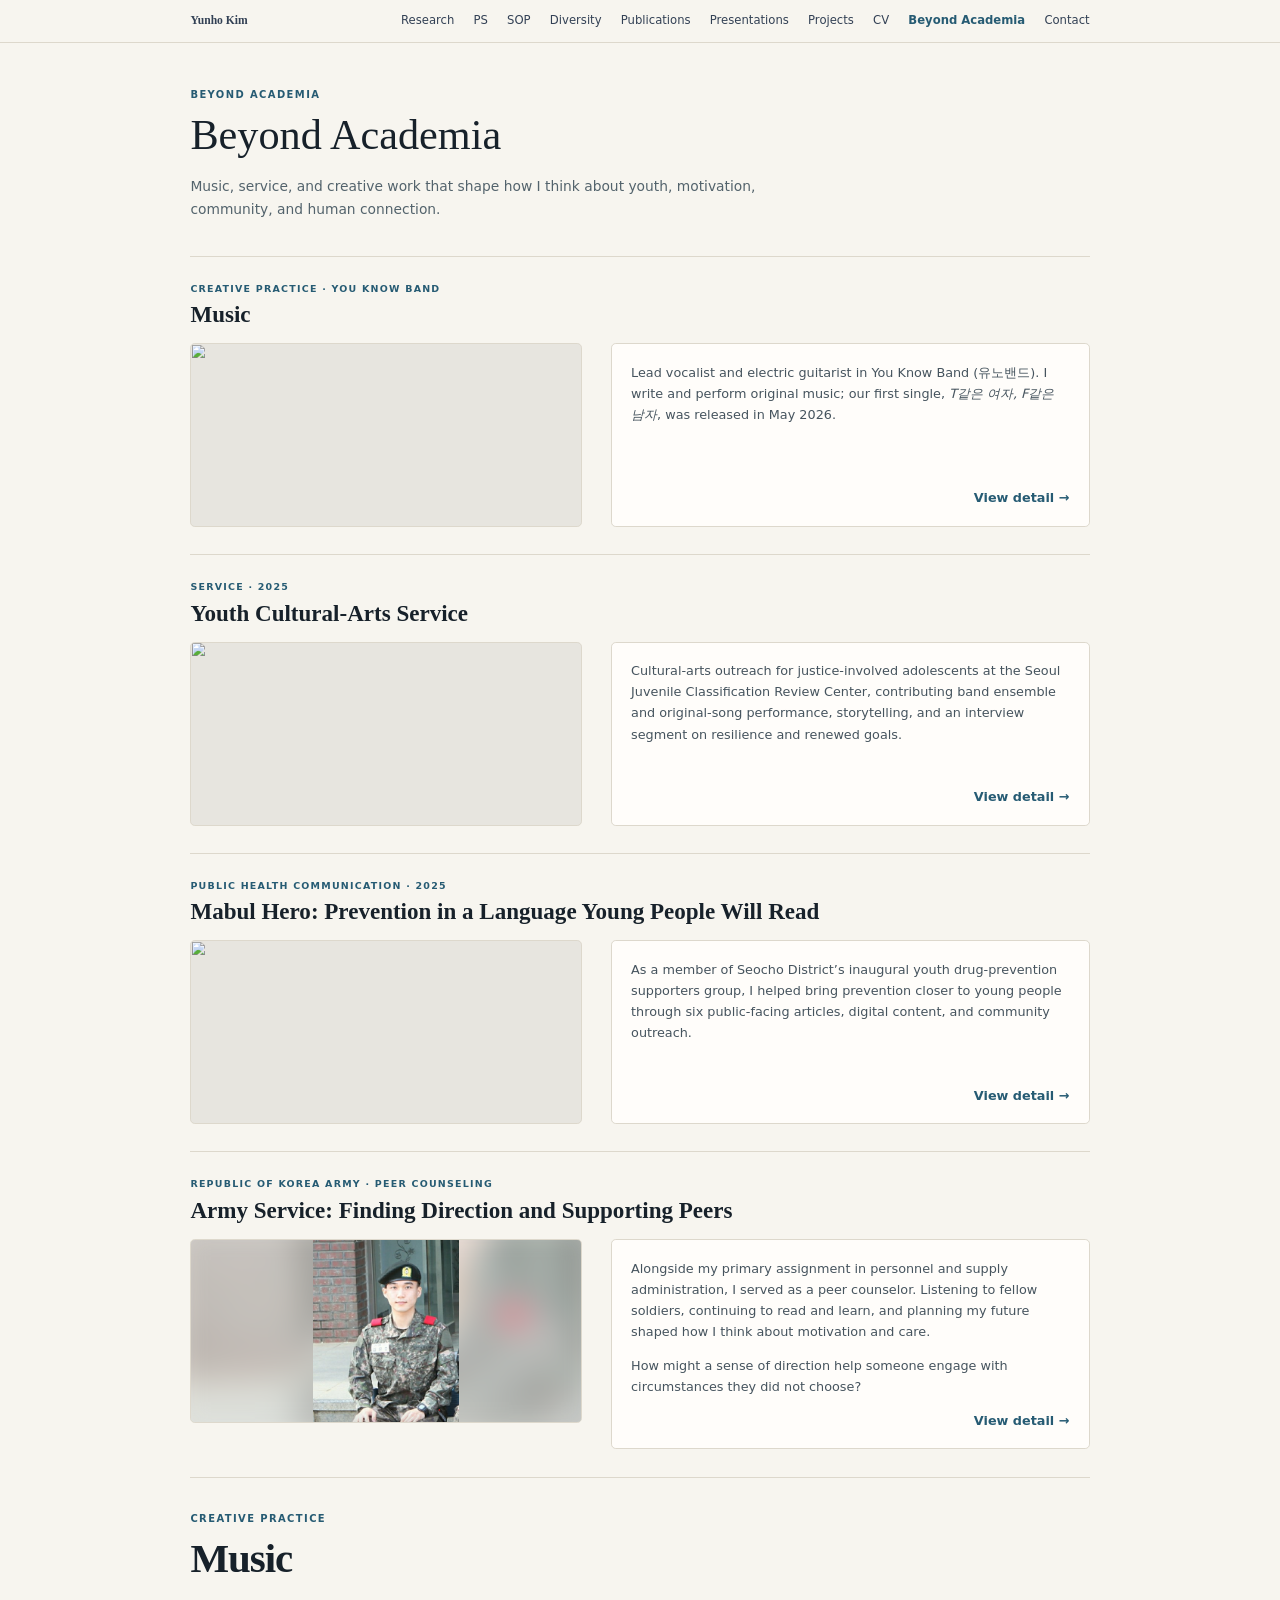
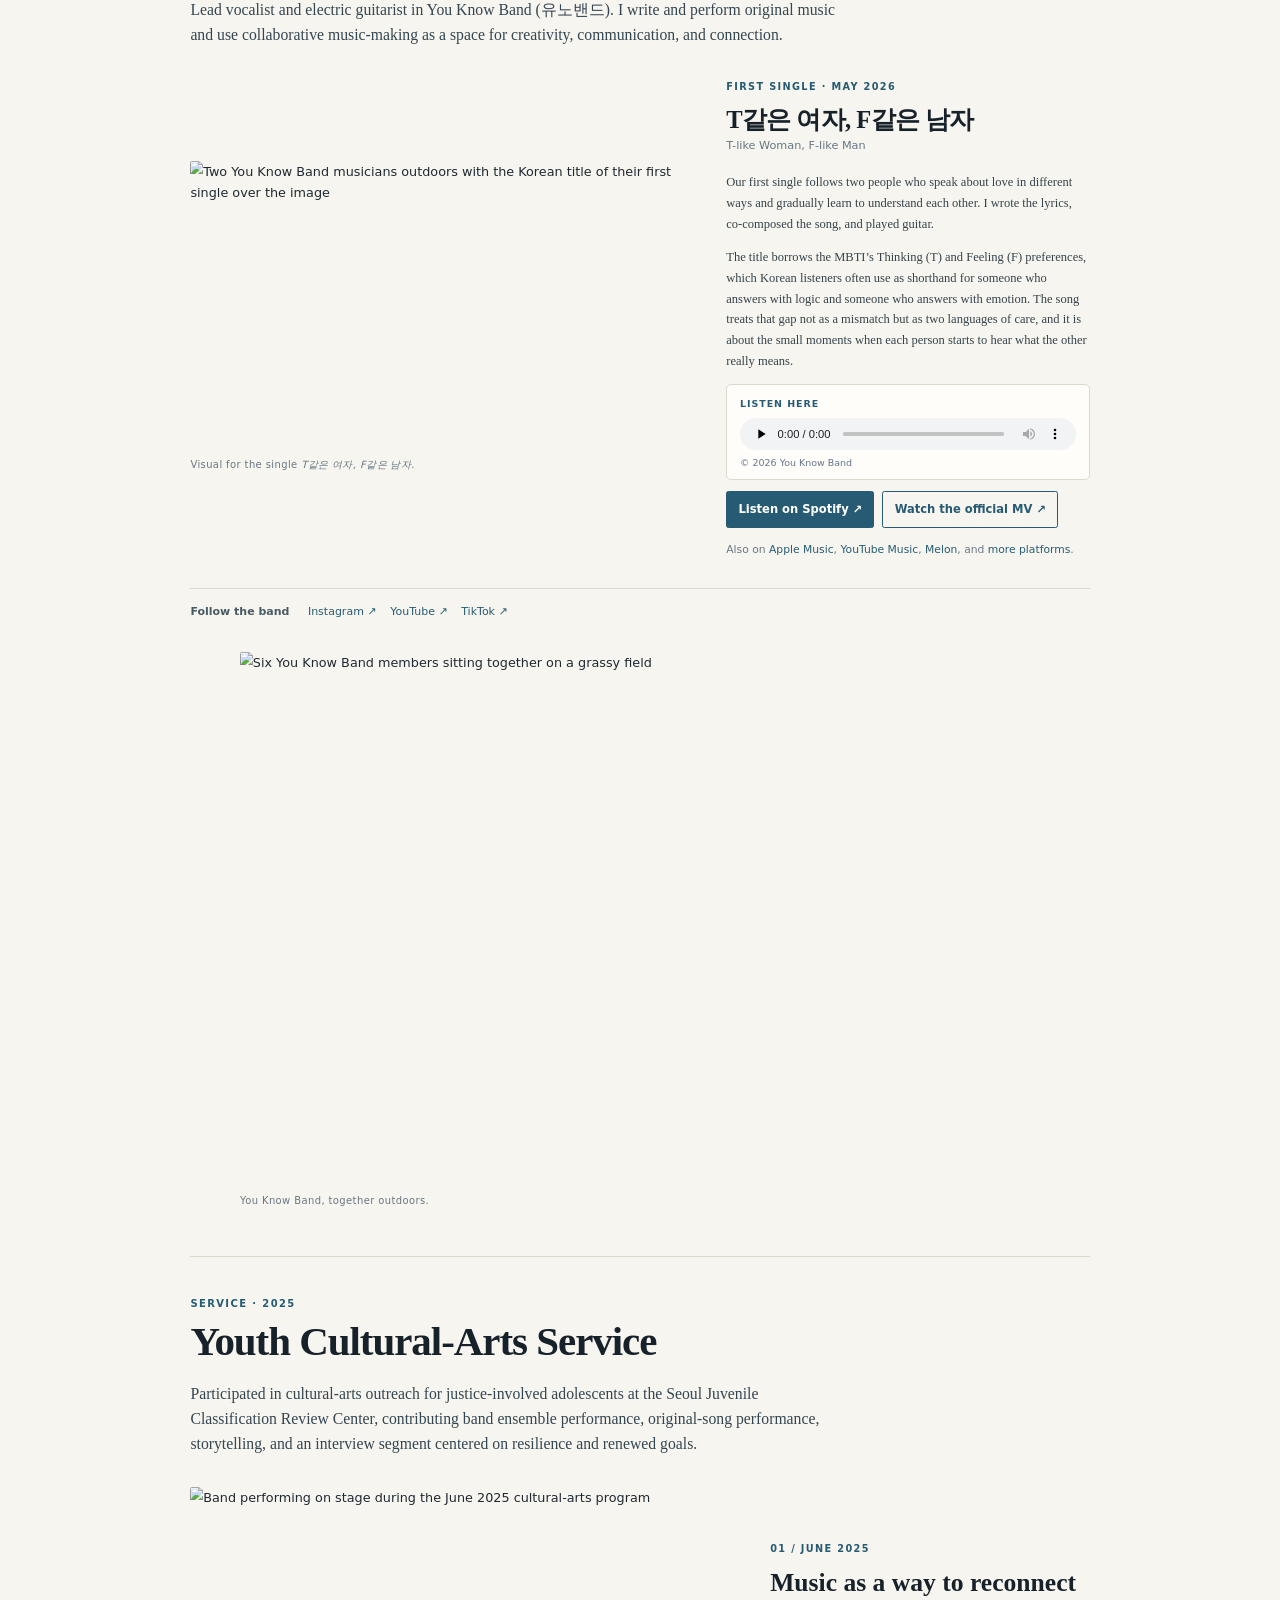
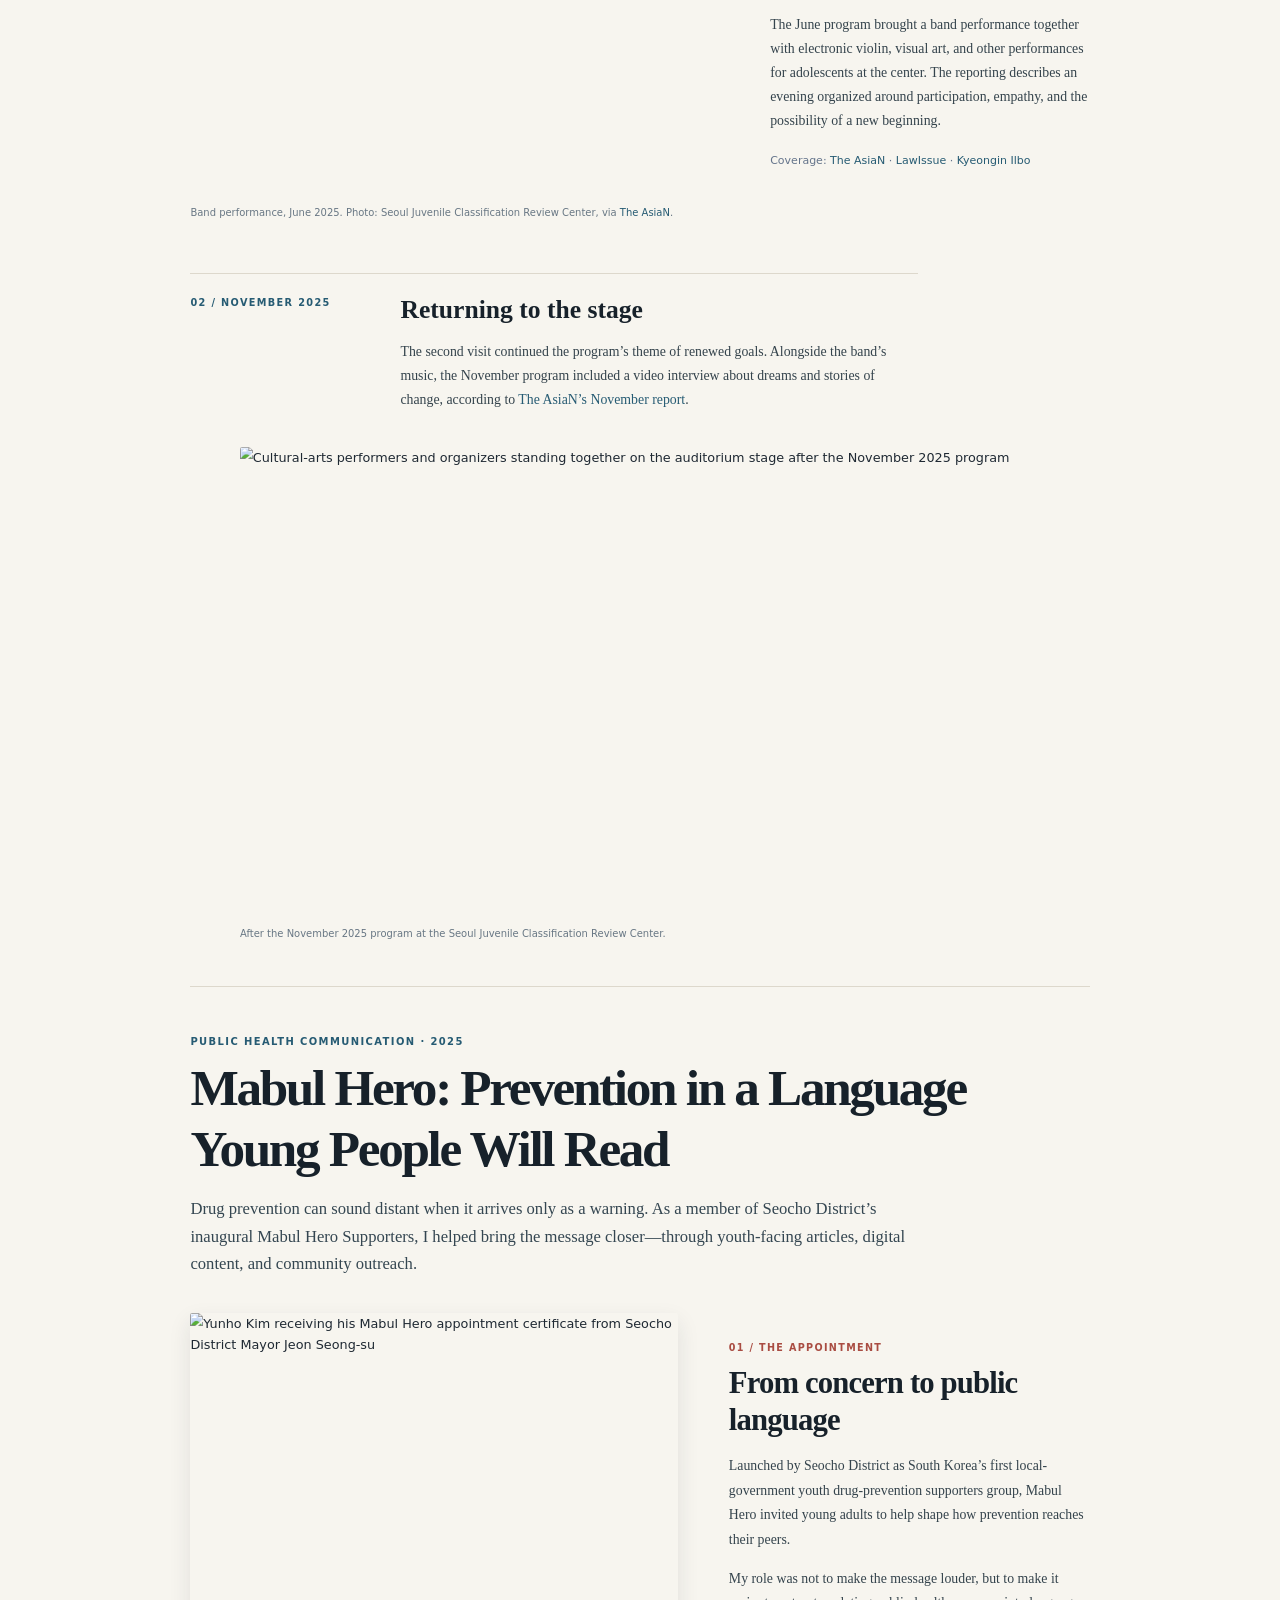
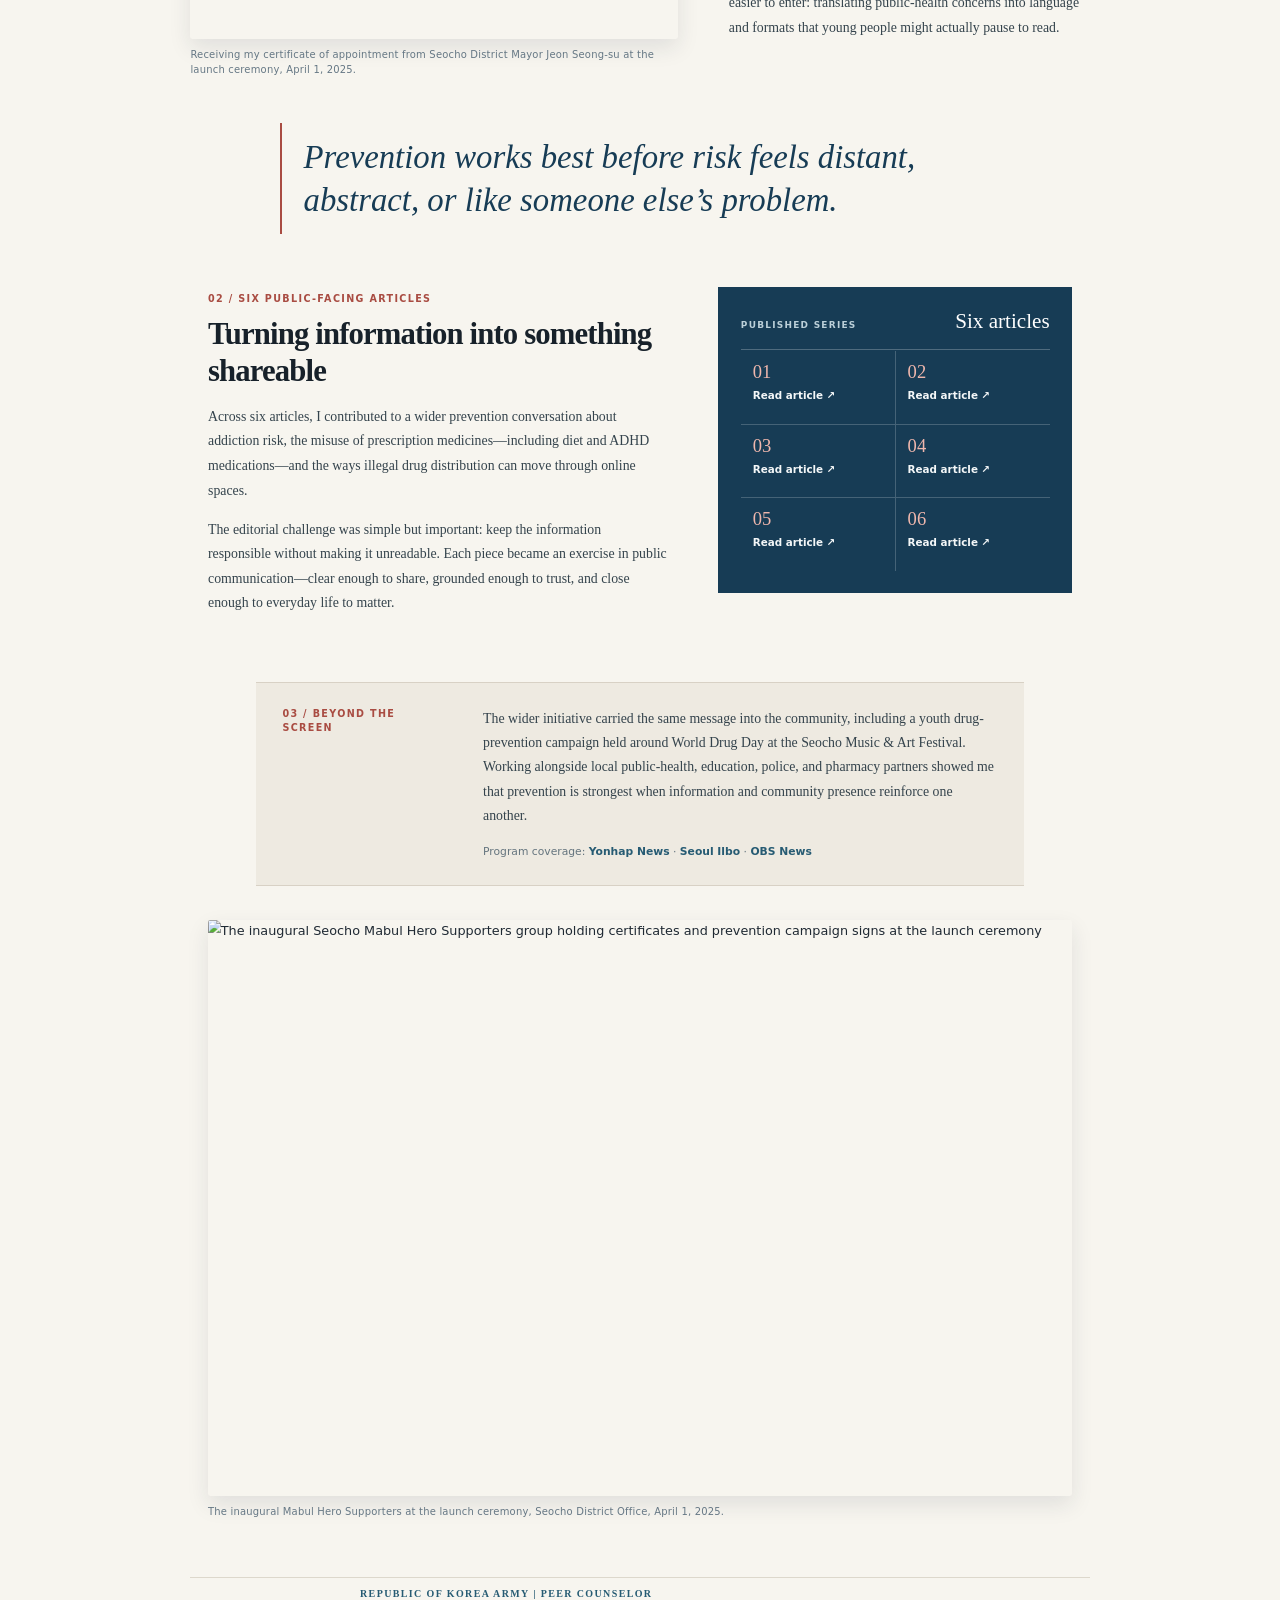
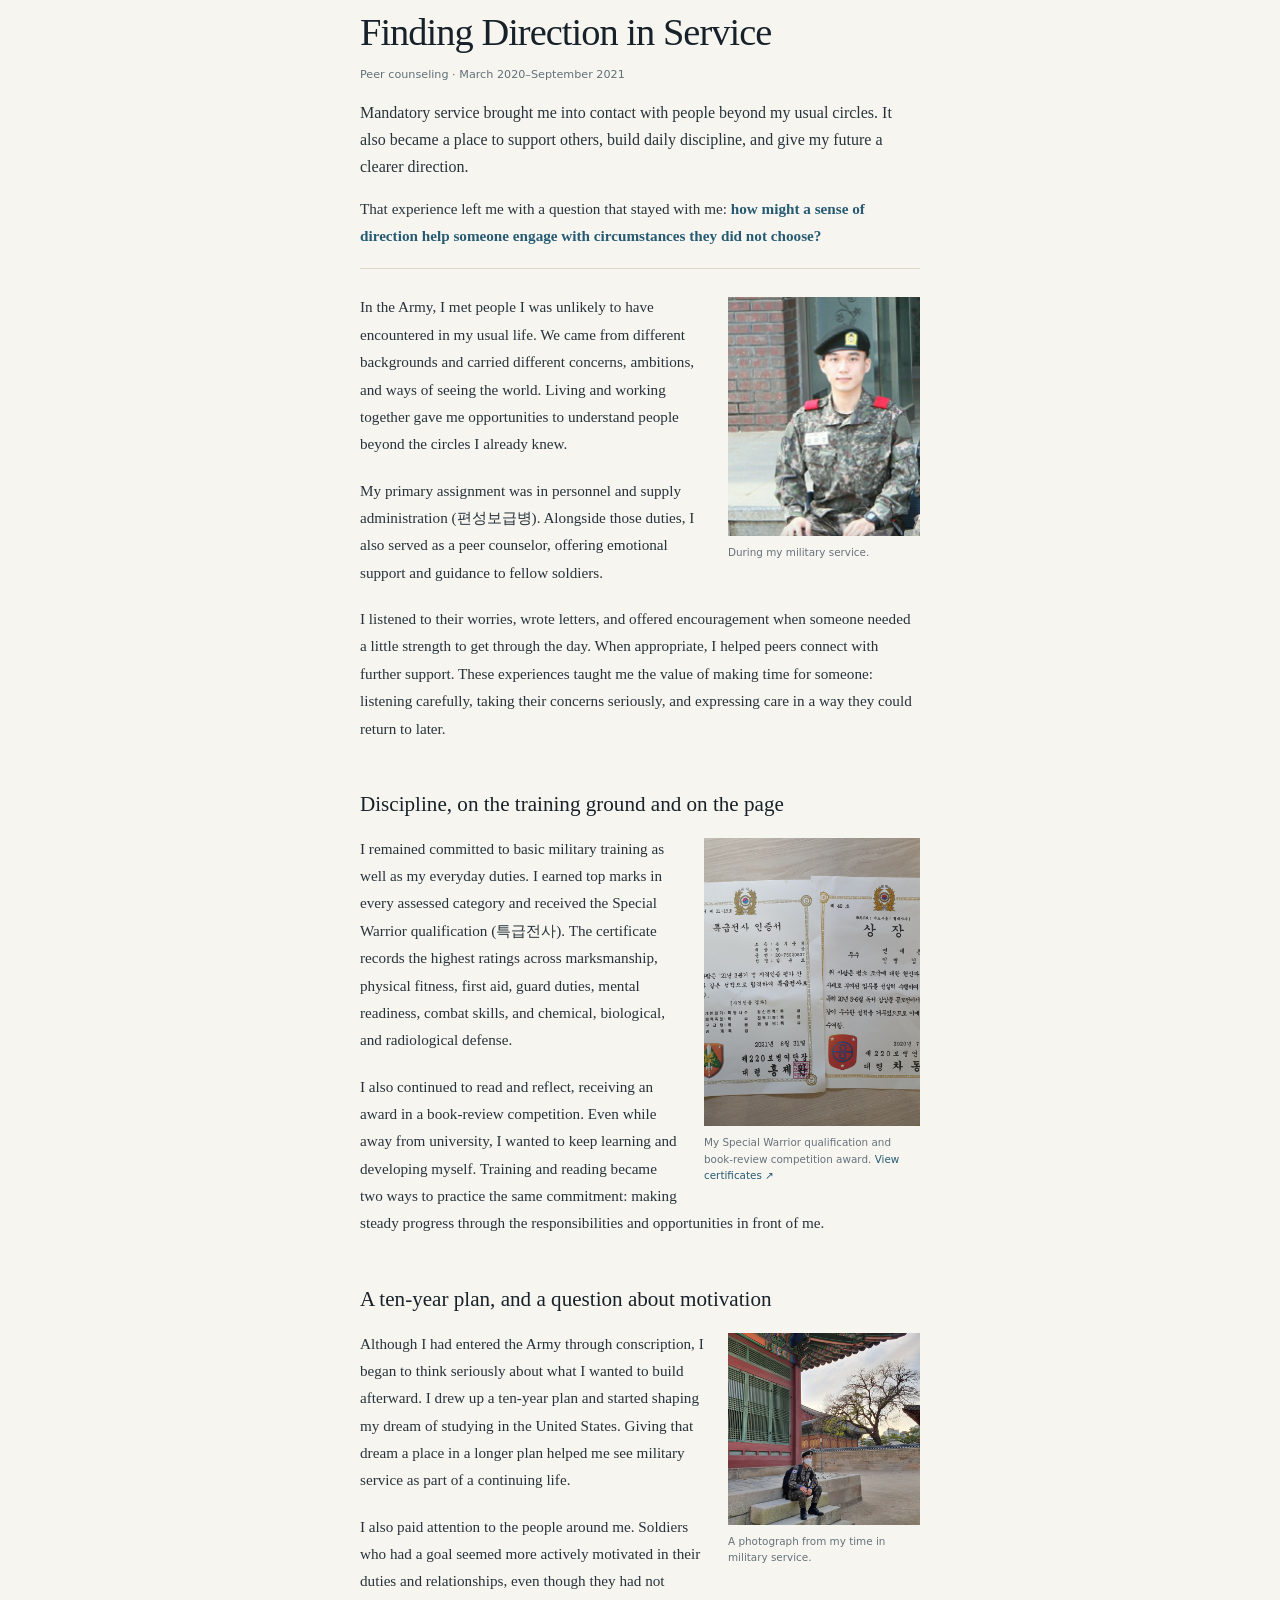
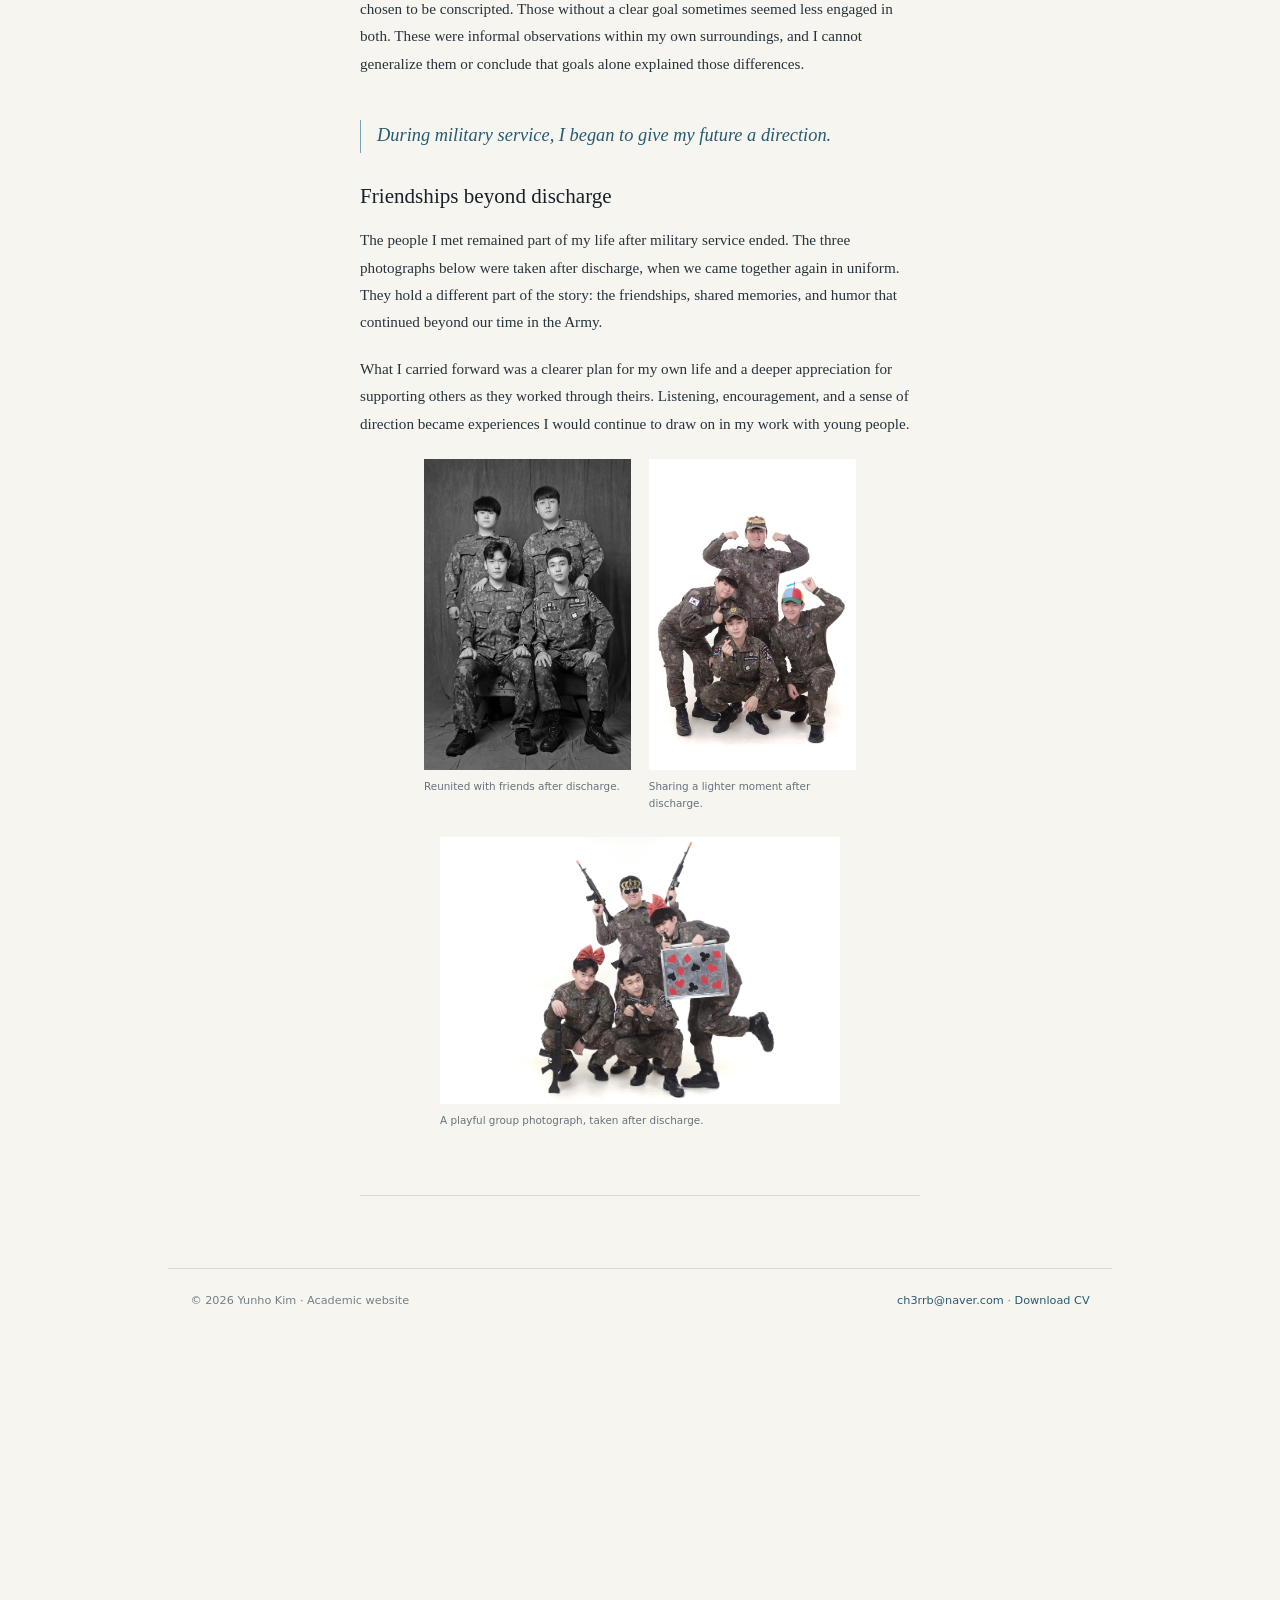
==== commit 287ad081: "CV: mark School Psychology Association Fall Conference as attended; sync army dates - cv.html: remov" ====
--- a/beyond.html
+++ b/beyond.html
@@ -111,7 +111,7 @@
 <header class="army-head">
  <div class="eyebrow">Republic of Korea Army | Peer Counselor</div>
  <h2 id="army-title">Finding Direction in Service</h2>
- <p class="army-period">Peer counseling · September 2020–September 2021</p>
+ <p class="army-period">Peer counseling · March 2020–September 2021</p>
  <p class="army-deck">Mandatory service brought me into contact with people beyond my usual circles. It also became a place to support others, build daily discipline, and give my future a clearer direction.</p>
  <p class="army-hook">That experience left me with a question that stayed with me: <strong class="army-question">how might a sense of direction help someone engage with circumstances they did not choose?</strong></p>
 </header>
@@ -143,4 +143,4 @@
 </div>
 <figure class="army-photo "><img src="army-after-discharge-playful.jpg" alt="Four friends in uniform posing with playful studio props after discharge" width="2048" height="1366" loading="lazy"><figcaption>A playful group photograph, taken after discharge.</figcaption></figure>
 </section>
-</main><footer><span>© 2026 Yunho Kim · Academic website</span><span><a href="mailto:ch3rrb@naver.com">ch3rrb@naver.com</a> · <a href="Yunho_Kim_CV.pdf?v=20261103" download="Yunho_Kim_CV.pdf">Download CV</a></span></footer></body></html>
+</main><footer><span>© 2026 Yunho Kim · Academic website</span><span><a href="mailto:ch3rrb@naver.com">ch3rrb@naver.com</a> · <a href="Yunho_Kim_CV.pdf?v=20261116a" download="Yunho_Kim_CV.pdf">Download CV</a></span></footer></body></html>
